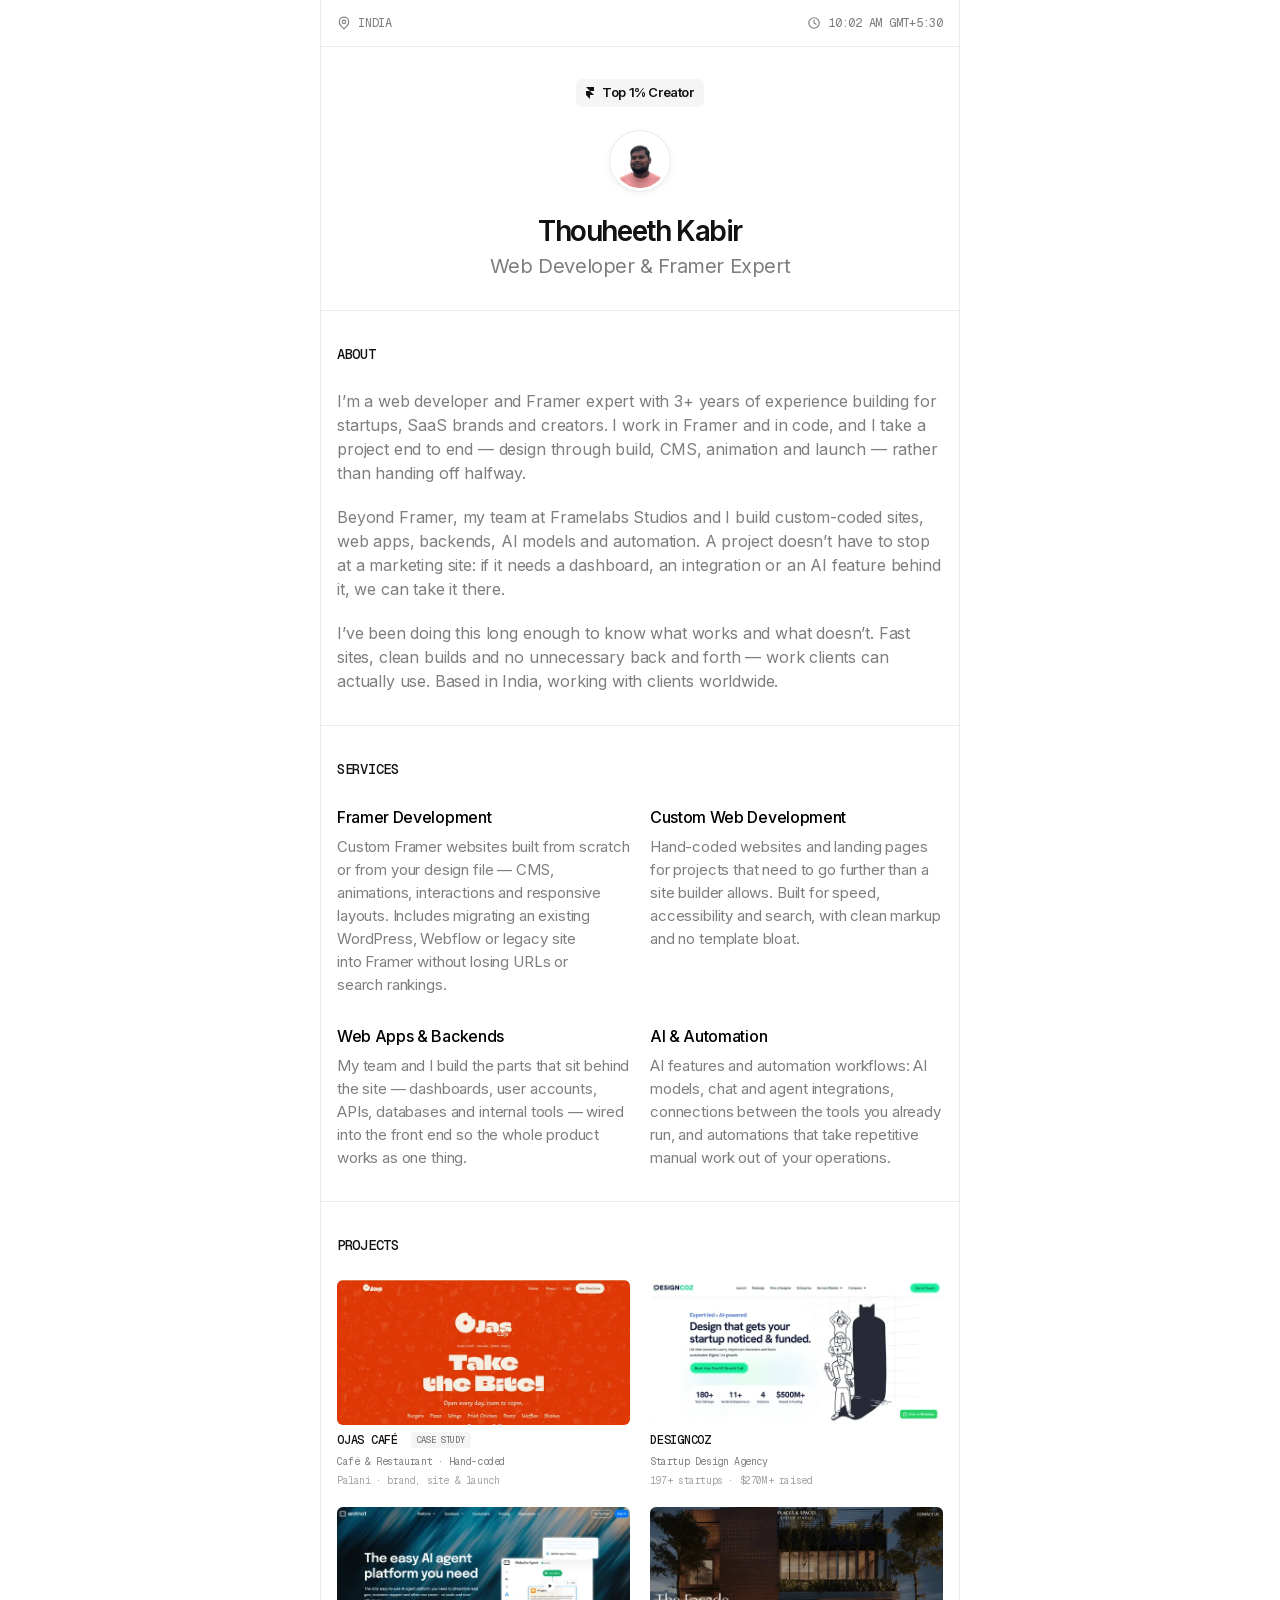
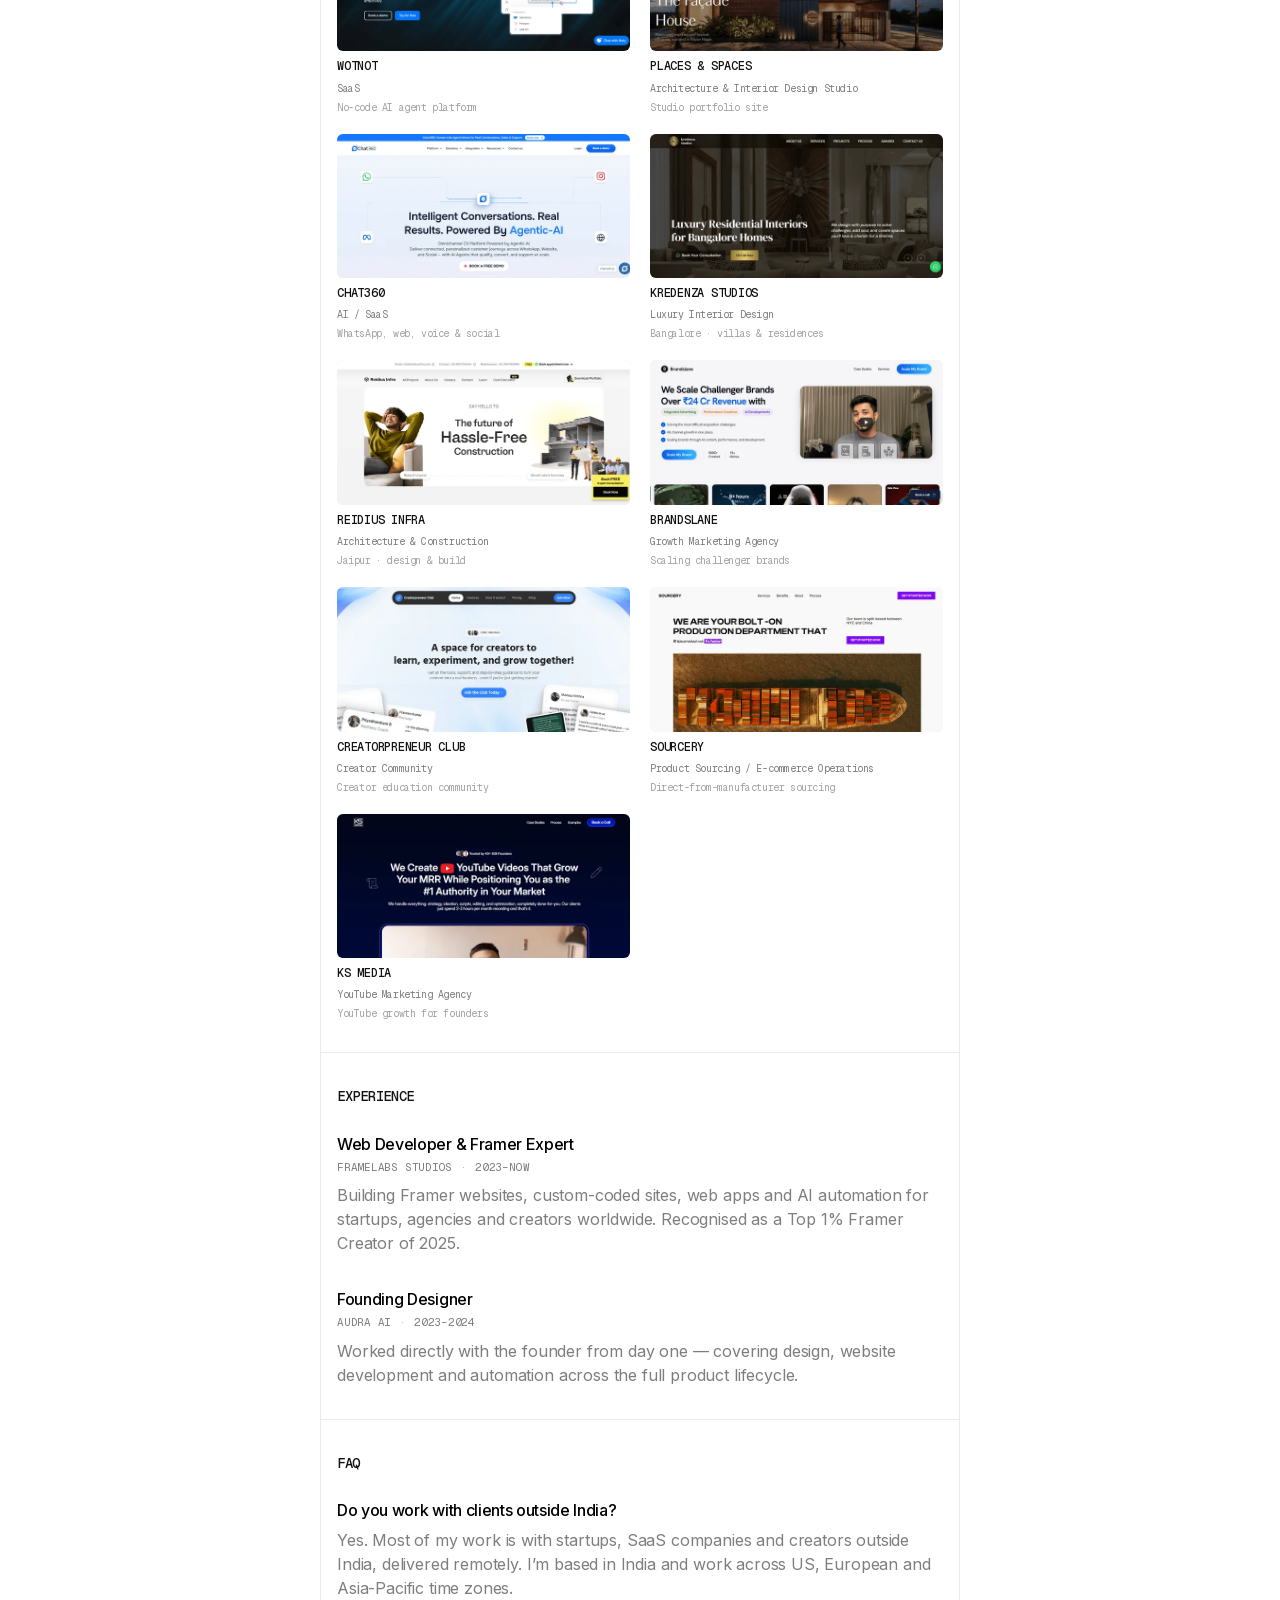
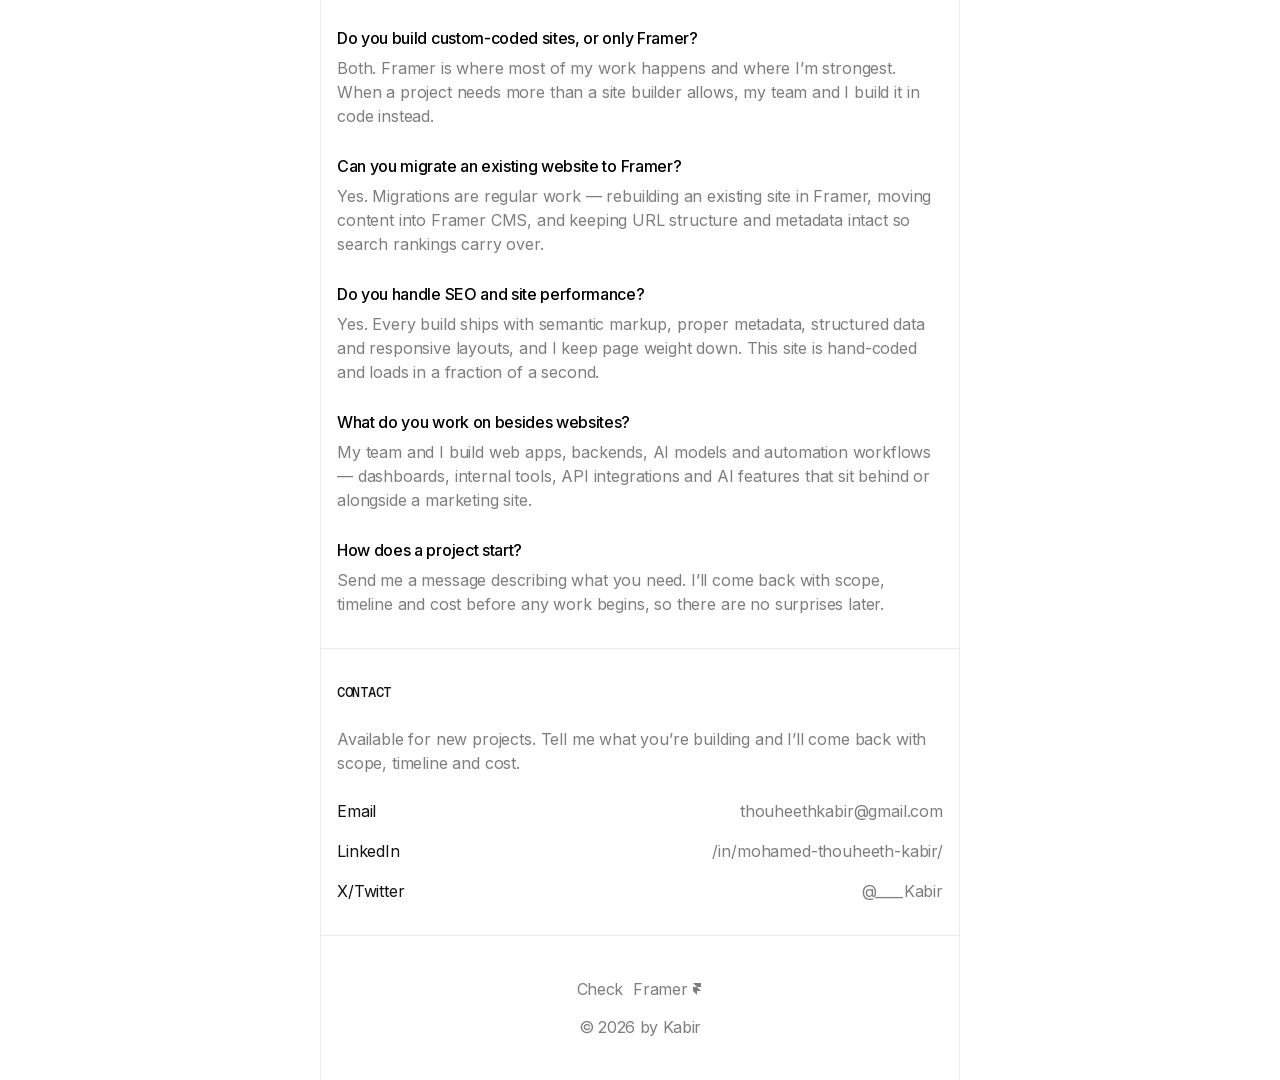
==== index.html @ 896ab5ff "Rework About and service copy, enrich project cards, expand case study - About no longer leads with " ====
<!doctype html>
<html lang="en">
<head>
<meta charset="utf-8">
<meta name="viewport" content="width=device-width, initial-scale=1">
<title>Web Developer &amp; Framer Expert — Thouheeth Kabir</title>
<meta name="description" content="Web developer and Framer expert building fast websites, web apps and AI automation for startups, SaaS brands and creators. India-based, working worldwide.">
<link rel="canonical" href="https://www.thouheethkabir.com/">

<meta property="og:type" content="website">
<meta property="og:url" content="https://www.thouheethkabir.com/">
<meta property="og:title" content="Web Developer &amp; Framer Expert — Thouheeth Kabir">
<meta property="og:description" content="Web developer and Framer expert building fast, production-ready websites, web apps and AI automation for startups, SaaS brands and creators.">
<meta property="og:image" content="https://www.thouheethkabir.com/assets/img/og.png">
<meta property="og:image:width" content="1200">
<meta property="og:image:height" content="630">
<meta property="og:image:alt" content="Thouheeth Kabir — Web Developer &amp; Framer Expert">
<meta name="twitter:card" content="summary_large_image">
<meta name="twitter:image" content="https://www.thouheethkabir.com/assets/img/og.png">
<meta name="twitter:creator" content="@____Kabir">
<meta name="theme-color" content="#ffffff">

<link rel="icon" href="data:image/svg+xml,<svg xmlns='http://www.w3.org/2000/svg' viewBox='0 0 100 100'><text y='.9em' font-size='90' font-family='system-ui,sans-serif' font-weight='600'>TK</text></svg>">
<link rel="apple-touch-icon" sizes="180x180" href="assets/img/apple-touch-icon.png">
<link rel="preload" href="assets/fonts/inter.woff2" as="font" type="font/woff2" crossorigin>
<link rel="preload" href="assets/fonts/geist-mono.woff2" as="font" type="font/woff2" crossorigin>
<link rel="stylesheet" href="assets/fonts.css">
<link rel="stylesheet" href="assets/styles.css">

<script type="application/ld+json">
{
  "@context": "https://schema.org",
  "@graph": [
    {
      "@type": "Person",
      "@id": "https://www.thouheethkabir.com/#person",
      "name": "Mohamed Thouheeth Kabir",
      "alternateName": "Thouheeth Kabir",
      "jobTitle": "Web Developer & Framer Expert",
      "description": "Web developer and Framer expert building websites, web apps and automation for startups, SaaS brands and creators.",
      "url": "https://www.thouheethkabir.com/",
      "image": "https://www.thouheethkabir.com/assets/img/og.png",
      "email": "mailto:thouheethkabir@gmail.com",
      "address": {
        "@type": "PostalAddress",
        "addressCountry": "IN"
      },
      "knowsAbout": [
        "Framer",
        "Framer CMS",
        "Web Development",
        "Web Design",
        "Front-End Development",
        "React",
        "Next.js",
        "Web Applications",
        "Backend Development",
        "AI Integration",
        "Workflow Automation",
        "Technical SEO",
        "Core Web Vitals",
        "Responsive Design"
      ],
      "knowsLanguage": [
        "English"
      ],
      "worksFor": {
        "@type": "Organization",
        "name": "Framelabs Studios",
        "url": "https://www.thouheethkabir.com/"
      },
      "sameAs": [
        "https://www.linkedin.com/in/mohamed-thouheeth-kabir/",
        "https://x.com/____Kabir"
      ]
    },
    {
      "@type": "WebSite",
      "@id": "https://www.thouheethkabir.com/#website",
      "url": "https://www.thouheethkabir.com/",
      "name": "Thouheeth Kabir — Web Developer & Framer Expert",
      "publisher": {
        "@id": "https://www.thouheethkabir.com/#person"
      },
      "inLanguage": "en"
    },
    {
      "@type": "ProfilePage",
      "@id": "https://www.thouheethkabir.com/#profile",
      "url": "https://www.thouheethkabir.com/",
      "mainEntity": {
        "@id": "https://www.thouheethkabir.com/#person"
      },
      "isPartOf": {
        "@id": "https://www.thouheethkabir.com/#website"
      }
    },
    {
      "@type": "Service",
      "name": "Framer and web development",
      "provider": {
        "@id": "https://www.thouheethkabir.com/#person"
      },
      "areaServed": [
        {
          "@type": "Country",
          "name": "India"
        },
        "Worldwide"
      ],
      "hasOfferCatalog": {
        "@type": "OfferCatalog",
        "name": "Services",
        "itemListElement": [
          {
            "@type": "Offer",
            "itemOffered": {
              "@type": "Service",
              "name": "Framer Development",
              "description": "Custom Framer websites built from scratch or from your design file — CMS, animations, interactions and responsive layouts. Includes migrating an existing WordPress, Webflow or legacy site into Framer without losing URLs or search rankings."
            }
          },
          {
            "@type": "Offer",
            "itemOffered": {
              "@type": "Service",
              "name": "Custom Web Development",
              "description": "Hand-coded websites and landing pages for projects that need to go further than a site builder allows. Built for speed, accessibility and search, with clean markup and no template bloat."
            }
          },
          {
            "@type": "Offer",
            "itemOffered": {
              "@type": "Service",
              "name": "Web Apps & Backends",
              "description": "My team and I build the parts that sit behind the site — dashboards, user accounts, APIs, databases and internal tools — wired into the front end so the whole product works as one thing."
            }
          },
          {
            "@type": "Offer",
            "itemOffered": {
              "@type": "Service",
              "name": "AI & Automation",
              "description": "AI features and automation workflows: AI models, chat and agent integrations, connections between the tools you already run, and automations that take repetitive manual work out of your operations."
            }
          }
        ]
      }
    },
    {
      "@type": "ItemList",
      "name": "Selected work",
      "itemListElement": [
        {
          "@type": "ListItem",
          "position": 1,
          "name": "Ojas Café",
          "url": "https://www.thouheethkabir.com/work/ojas-cafe/"
        },
        {
          "@type": "ListItem",
          "position": 2,
          "name": "DesignCoz",
          "url": "https://www.designcoz.com/"
        },
        {
          "@type": "ListItem",
          "position": 3,
          "name": "WotNot",
          "url": "https://wotnot.io/"
        },
        {
          "@type": "ListItem",
          "position": 4,
          "name": "Places & Spaces",
          "url": "https://www.placesandspaces.co.in/"
        },
        {
          "@type": "ListItem",
          "position": 5,
          "name": "Chat360",
          "url": "https://www.chat360.io/"
        },
        {
          "@type": "ListItem",
          "position": 6,
          "name": "Kredenza Studios",
          "url": "https://www.kredenzastudios.com/"
        },
        {
          "@type": "ListItem",
          "position": 7,
          "name": "Reidius Infra",
          "url": "https://reidiusinfra.in/"
        },
        {
          "@type": "ListItem",
          "position": 8,
          "name": "Brandslane",
          "url": "https://home.brandslane.co/"
        },
        {
          "@type": "ListItem",
          "position": 9,
          "name": "Creatorpreneur Club",
          "url": "https://omm.superprofile.bio/india"
        },
        {
          "@type": "ListItem",
          "position": 10,
          "name": "Sourcery",
          "url": "https://withsourcery.com/"
        },
        {
          "@type": "ListItem",
          "position": 11,
          "name": "KS Media",
          "url": "https://ks-media.co/"
        }
      ]
    },
    {
      "@type": "FAQPage",
      "mainEntity": [
        {
          "@type": "Question",
          "name": "Do you work with clients outside India?",
          "acceptedAnswer": {
            "@type": "Answer",
            "text": "Yes. Most of my work is with startups, SaaS companies and creators outside India, delivered remotely. I’m based in India and work across US, European and Asia-Pacific time zones."
          }
        },
        {
          "@type": "Question",
          "name": "Do you build custom-coded sites, or only Framer?",
          "acceptedAnswer": {
            "@type": "Answer",
            "text": "Both. Framer is where most of my work happens and where I’m strongest. When a project needs more than a site builder allows, my team and I build it in code instead."
          }
        },
        {
          "@type": "Question",
          "name": "Can you migrate an existing website to Framer?",
          "acceptedAnswer": {
            "@type": "Answer",
            "text": "Yes. Migrations are regular work — rebuilding an existing site in Framer, moving content into Framer CMS, and keeping URL structure and metadata intact so search rankings carry over."
          }
        },
        {
          "@type": "Question",
          "name": "Do you handle SEO and site performance?",
          "acceptedAnswer": {
            "@type": "Answer",
            "text": "Yes. Every build ships with semantic markup, proper metadata, structured data and responsive layouts, and I keep page weight down. This site is hand-coded and loads in a fraction of a second."
          }
        },
        {
          "@type": "Question",
          "name": "What do you work on besides websites?",
          "acceptedAnswer": {
            "@type": "Answer",
            "text": "My team and I build web apps, backends, AI models and automation workflows — dashboards, internal tools, API integrations and AI features that sit behind or alongside a marketing site."
          }
        },
        {
          "@type": "Question",
          "name": "How does a project start?",
          "acceptedAnswer": {
            "@type": "Answer",
            "text": "Send me a message describing what you need. I’ll come back with scope, timeline and cost before any work begins, so there are no surprises later."
          }
        }
      ]
    }
  ]
}
</script>
</head>
<body>

<svg width="0" height="0" style="position:absolute" aria-hidden="true" focusable="false">
  <defs>
    <symbol id="i-pin" viewBox="0 0 24 24" fill="none" stroke="currentColor" stroke-width="2" stroke-linecap="round" stroke-linejoin="round">
      <path d="M20 10c0 6-8 12-8 12s-8-6-8-12a8 8 0 0 1 16 0Z"/><circle cx="12" cy="10" r="3"/>
    </symbol>
    <symbol id="i-clock" viewBox="0 0 24 24" fill="none" stroke="currentColor" stroke-width="2" stroke-linecap="round" stroke-linejoin="round">
      <circle cx="12" cy="12" r="9"/><path d="M12 7v5l3.5 2"/>
    </symbol>
    <symbol id="i-arrow" viewBox="0 0 24 24" fill="none" stroke="currentColor" stroke-width="2.2" stroke-linecap="round" stroke-linejoin="round">
      <path d="M7 17 17 7"/><path d="M8 7h9v9"/>
    </symbol>
    <symbol id="i-framer" viewBox="0 0 24 24" fill="currentColor">
      <path d="M4 0h16v8h-8zm0 8h8l8 8H4zm0 8h8v8z"/>
    </symbol>
  </defs>
</svg>

<div class="shell">

  <div class="band band--bar">
    <div class="bar">
      <span class="bar__item"><svg class="ico" aria-hidden="true"><use href="#i-pin"/></svg>India</span>
      <span class="bar__item"><svg class="ico" aria-hidden="true"><use href="#i-clock"/></svg><time id="clock">&mdash;</time></span>
    </div>
  </div>

  <header class="band band--hero">
    <a class="badge" href="https://framer.link/kabir" target="_blank" rel="noopener">
      <svg class="badge__logo" aria-hidden="true"><use href="#i-framer"/></svg>
      <span>Top 1% Creator</span>
    </a>

    <div class="avatar">
      <img src="assets/img/profile.webp" width="240" height="240" alt="Thouheeth Kabir, web developer and Framer expert" fetchpriority="high" decoding="async">
    </div>

    <div class="hero__text">
      <h1>Thouheeth Kabir</h1>
      <p class="hero__role">Web Developer &amp; Framer Expert</p>
    </div>
  </header>

  <section class="band" aria-labelledby="s-about">
    <h2 class="s-title" id="s-about">About</h2>
    <div class="prose">
      <p>I&rsquo;m a web developer and Framer expert with 3+ years of experience building for startups, SaaS brands and creators. I work in Framer and in code, and I take a project end to end &mdash; design through build, CMS, animation and launch &mdash; rather than handing off halfway.</p>
      <p>Beyond Framer, my team at Framelabs Studios and I build custom-coded sites, web apps, backends, AI models and automation. A project doesn&rsquo;t have to stop at a marketing site: if it needs a dashboard, an integration or an AI feature behind it, we can take it there.</p>
      <p>I&rsquo;ve been doing this long enough to know what works and what doesn&rsquo;t. Fast sites, clean builds and no unnecessary back and forth &mdash; work clients can actually use. Based in India, working with clients worldwide.</p>
    </div>
  </section>

  <section class="band" aria-labelledby="s-services">
    <h2 class="s-title" id="s-services">Services</h2>
    <ul class="services">
      <li class="service">
        <h3 class="service__name">Framer Development</h3>
        <p class="service__desc">Custom Framer websites built from scratch or from your design file &mdash; CMS, animations, interactions and responsive layouts. Includes migrating an existing WordPress, Webflow or legacy site into Framer without losing URLs or search rankings.</p>
      </li>

      <li class="service">
        <h3 class="service__name">Custom Web Development</h3>
        <p class="service__desc">Hand-coded websites and landing pages for projects that need to go further than a site builder allows. Built for speed, accessibility and search, with clean markup and no template bloat.</p>
      </li>

      <li class="service">
        <h3 class="service__name">Web Apps &amp; Backends</h3>
        <p class="service__desc">My team and I build the parts that sit behind the site &mdash; dashboards, user accounts, APIs, databases and internal tools &mdash; wired into the front end so the whole product works as one thing.</p>
      </li>

      <li class="service">
        <h3 class="service__name">AI &amp; Automation</h3>
        <p class="service__desc">AI features and automation workflows: AI models, chat and agent integrations, connections between the tools you already run, and automations that take repetitive manual work out of your operations.</p>
      </li>
    </ul>
  </section>

  <section class="band" aria-labelledby="s-projects" id="projects">
    <h2 class="s-title" id="s-projects">Projects</h2>
    <ul class="grid">

      <li class="card card--featured">
        <a href="work/ojas-cafe/">
          <span class="card__media">
            <img src="assets/img/ojas-cafe.webp" width="640" height="316" alt="Ojas Café website — hand-coded café site in Palani" loading="lazy" decoding="async">
            <span class="card__arrow"><svg class="ico" aria-hidden="true"><use href="#i-arrow"/></svg></span>
          </span>
          <span class="card__name">Ojas Café <span class="card__tag">Case study</span></span>
          <span class="card__meta">Café &amp; Restaurant · Hand-coded</span>
          <span class="card__note">Palani &middot; brand, site &amp; launch</span>
        </a>
      </li>

      <li class="card">
        <a href="https://www.designcoz.com/" target="_blank" rel="noopener">
          <span class="card__media">
            <img src="assets/img/designcoz.webp" width="640" height="316" alt="DesignCoz website — startup design agency site built in Framer" loading="lazy" decoding="async">
            <span class="card__arrow"><svg class="ico" aria-hidden="true"><use href="#i-arrow"/></svg></span>
          </span>
          <span class="card__name">DesignCoz</span>
          <span class="card__meta">Startup Design Agency</span>
          <span class="card__note">197+ startups &middot; $270M+ raised</span>
        </a>
      </li>

      <li class="card">
        <a href="https://wotnot.io/" target="_blank" rel="noopener">
          <span class="card__media">
            <img src="assets/img/wotnot.webp" width="640" height="316" alt="WotNot website — saas site built in Framer" loading="lazy" decoding="async">
            <span class="card__arrow"><svg class="ico" aria-hidden="true"><use href="#i-arrow"/></svg></span>
          </span>
          <span class="card__name">WotNot</span>
          <span class="card__meta">SaaS</span>
          <span class="card__note">No-code AI agent platform</span>
        </a>
      </li>

      <li class="card">
        <a href="https://www.placesandspaces.co.in/" target="_blank" rel="noopener">
          <span class="card__media">
            <img src="assets/img/places-spaces.webp" width="640" height="316" alt="Places &amp; Spaces website — architecture &amp; interior design studio site built in Framer" loading="lazy" decoding="async">
            <span class="card__arrow"><svg class="ico" aria-hidden="true"><use href="#i-arrow"/></svg></span>
          </span>
          <span class="card__name">Places &amp; Spaces</span>
          <span class="card__meta">Architecture &amp; Interior Design Studio</span>
          <span class="card__note">Studio portfolio site</span>
        </a>
      </li>

      <li class="card">
        <a href="https://www.chat360.io/" target="_blank" rel="noopener">
          <span class="card__media">
            <img src="assets/img/chat360.webp" width="640" height="316" alt="Chat360 website — ai / saas site built in Framer" loading="lazy" decoding="async">
            <span class="card__arrow"><svg class="ico" aria-hidden="true"><use href="#i-arrow"/></svg></span>
          </span>
          <span class="card__name">Chat360</span>
          <span class="card__meta">AI / SaaS</span>
          <span class="card__note">WhatsApp, web, voice &amp; social</span>
        </a>
      </li>

      <li class="card">
        <a href="https://www.kredenzastudios.com/" target="_blank" rel="noopener">
          <span class="card__media">
            <img src="assets/img/kredenza.webp" width="640" height="316" alt="Kredenza Studios website — luxury interior design site built in Framer" loading="lazy" decoding="async">
            <span class="card__arrow"><svg class="ico" aria-hidden="true"><use href="#i-arrow"/></svg></span>
          </span>
          <span class="card__name">Kredenza Studios</span>
          <span class="card__meta">Luxury Interior Design</span>
          <span class="card__note">Bangalore &middot; villas &amp; residences</span>
        </a>
      </li>

      <li class="card">
        <a href="https://reidiusinfra.in/" target="_blank" rel="noopener">
          <span class="card__media">
            <img src="assets/img/reidius.webp" width="640" height="316" alt="Reidius Infra website — architecture &amp; construction site built in Framer" loading="lazy" decoding="async">
            <span class="card__arrow"><svg class="ico" aria-hidden="true"><use href="#i-arrow"/></svg></span>
          </span>
          <span class="card__name">Reidius Infra</span>
          <span class="card__meta">Architecture &amp; Construction</span>
          <span class="card__note">Jaipur &middot; design &amp; build</span>
        </a>
      </li>

      <li class="card">
        <a href="https://home.brandslane.co/" target="_blank" rel="noopener">
          <span class="card__media">
            <img src="assets/img/brandslane.webp" width="640" height="316" alt="Brandslane website — growth marketing agency site built in Framer" loading="lazy" decoding="async">
            <span class="card__arrow"><svg class="ico" aria-hidden="true"><use href="#i-arrow"/></svg></span>
          </span>
          <span class="card__name">Brandslane</span>
          <span class="card__meta">Growth Marketing Agency</span>
          <span class="card__note">Scaling challenger brands</span>
        </a>
      </li>

      <li class="card">
        <a href="https://omm.superprofile.bio/india" target="_blank" rel="noopener">
          <span class="card__media">
            <img src="assets/img/creatorpreneur.webp" width="640" height="316" alt="Creatorpreneur Club website — creator community site built in Framer" loading="lazy" decoding="async">
            <span class="card__arrow"><svg class="ico" aria-hidden="true"><use href="#i-arrow"/></svg></span>
          </span>
          <span class="card__name">Creatorpreneur Club</span>
          <span class="card__meta">Creator Community</span>
          <span class="card__note">Creator education community</span>
        </a>
      </li>

      <li class="card">
        <a href="https://withsourcery.com/" target="_blank" rel="noopener">
          <span class="card__media">
            <img src="assets/img/sourcery.webp" width="640" height="316" alt="Sourcery website — product sourcing / e-commerce operations site built in Framer" loading="lazy" decoding="async">
            <span class="card__arrow"><svg class="ico" aria-hidden="true"><use href="#i-arrow"/></svg></span>
          </span>
          <span class="card__name">Sourcery</span>
          <span class="card__meta">Product Sourcing / E-commerce Operations</span>
          <span class="card__note">Direct-from-manufacturer sourcing</span>
        </a>
      </li>

      <li class="card">
        <a href="https://ks-media.co/" target="_blank" rel="noopener">
          <span class="card__media">
            <img src="assets/img/ks-media.webp" width="640" height="316" alt="KS Media website — youtube marketing agency site built in Framer" loading="lazy" decoding="async">
            <span class="card__arrow"><svg class="ico" aria-hidden="true"><use href="#i-arrow"/></svg></span>
          </span>
          <span class="card__name">KS Media</span>
          <span class="card__meta">YouTube Marketing Agency</span>
          <span class="card__note">YouTube growth for founders</span>
        </a>
      </li>

    </ul>
  </section>

  <section class="band" aria-labelledby="s-experience">
    <h2 class="s-title" id="s-experience">Experience</h2>
    <ol class="roles">
      <li class="role">
        <h3 class="role__title">Web Developer &amp; Framer Expert</h3>
        <p class="role__meta"><span>Framelabs Studios</span><span class="dot">&middot;</span><span>2023&ndash;Now</span></p>
        <p class="role__desc">Building Framer websites, custom-coded sites, web apps and AI automation for startups, agencies and creators worldwide. Recognised as a Top 1% Framer Creator of 2025.</p>
      </li>
      <li class="role">
        <h3 class="role__title">Founding Designer</h3>
        <p class="role__meta"><span>Audra AI</span><span class="dot">&middot;</span><span>2023&ndash;2024</span></p>
        <p class="role__desc">Worked directly with the founder from day one &mdash; covering design, website development and automation across the full product lifecycle.</p>
      </li>
    </ol>
  </section>

  <section class="band" aria-labelledby="s-faq">
    <h2 class="s-title" id="s-faq">FAQ</h2>
    <ul class="faq">
      <li class="faq__item">
        <h3 class="faq__q">Do you work with clients outside India?</h3>
        <p class="faq__a">Yes. Most of my work is with startups, SaaS companies and creators outside India, delivered remotely. I&rsquo;m based in India and work across US, European and Asia-Pacific time zones.</p>
      </li>

      <li class="faq__item">
        <h3 class="faq__q">Do you build custom-coded sites, or only Framer?</h3>
        <p class="faq__a">Both. Framer is where most of my work happens and where I&rsquo;m strongest. When a project needs more than a site builder allows, my team and I build it in code instead.</p>
      </li>

      <li class="faq__item">
        <h3 class="faq__q">Can you migrate an existing website to Framer?</h3>
        <p class="faq__a">Yes. Migrations are regular work &mdash; rebuilding an existing site in Framer, moving content into Framer CMS, and keeping URL structure and metadata intact so search rankings carry over.</p>
      </li>

      <li class="faq__item">
        <h3 class="faq__q">Do you handle SEO and site performance?</h3>
        <p class="faq__a">Yes. Every build ships with semantic markup, proper metadata, structured data and responsive layouts, and I keep page weight down. This site is hand-coded and loads in a fraction of a second.</p>
      </li>

      <li class="faq__item">
        <h3 class="faq__q">What do you work on besides websites?</h3>
        <p class="faq__a">My team and I build web apps, backends, AI models and automation workflows &mdash; dashboards, internal tools, API integrations and AI features that sit behind or alongside a marketing site.</p>
      </li>

      <li class="faq__item">
        <h3 class="faq__q">How does a project start?</h3>
        <p class="faq__a">Send me a message describing what you need. I&rsquo;ll come back with scope, timeline and cost before any work begins, so there are no surprises later.</p>
      </li>
    </ul>
  </section>

  <section class="band" aria-labelledby="s-contact">
    <h2 class="s-title" id="s-contact">Contact</h2>
    <div class="prose">
      <p>Available for new projects. Tell me what you&rsquo;re building and I&rsquo;ll come back with scope, timeline and cost.</p>
    </div>
    <ul class="contact">
      <li>
        <span class="contact__label">Email</span>
        <a class="contact__value" href="mailto:thouheethkabir@gmail.com">thouheethkabir@gmail.com</a>
      </li>
      <li>
        <span class="contact__label">LinkedIn</span>
        <a class="contact__value" href="https://www.linkedin.com/in/mohamed-thouheeth-kabir/" target="_blank" rel="noopener">/in/mohamed-thouheeth-kabir/</a>
      </li>
      <li>
        <span class="contact__label">X/Twitter</span>
        <a class="contact__value" href="https://x.com/____Kabir" target="_blank" rel="noopener">@____Kabir</a>
      </li>
    </ul>
  </section>

  <footer class="band band--foot">
    <p class="foot__line">
      Check
      <a class="foot__link" href="https://framer.link/kabir" target="_blank" rel="noopener">
        Framer
        <svg class="foot__logo" aria-hidden="true"><use href="#i-framer"/></svg>
      </a>
    </p>
    <p class="foot__copy">&copy; <span id="year">2026</span> by Kabir</p>
  </footer>

</div>

<script src="assets/main.js" defer></script>

<!-- Cloudflare Web Analytics — cookieless, no consent banner required -->
<script type="module" src="https://static.cloudflareinsights.com/beacon.min.js" data-cf-beacon='{"token": "ac20ceb9bf7a44a2ad252dfa482b9fc8"}'></script>
</body>
</html>
---- assets/fonts.css ----
/* Self-hosted variable fonts, latin subset (Google Fonts, OFL) */
@font-face{
  font-family:"Inter";
  font-style:normal;
  font-weight:100 900;
  font-display:swap;
  src:url("./fonts/inter.woff2") format("woff2");
  unicode-range:U+0000-00FF,U+0131,U+0152-0153,U+02BB-02BC,U+02C6,U+02DA,U+02DC,U+0304,U+0308,U+0329,U+2000-206F,U+20AC,U+2122,U+2191,U+2193,U+2212,U+2215,U+FEFF,U+FFFD;
}
@font-face{
  font-family:"Geist Mono";
  font-style:normal;
  font-weight:100 900;
  font-display:swap;
  src:url("./fonts/geist-mono.woff2") format("woff2");
  unicode-range:U+0000-00FF,U+0131,U+0152-0153,U+02BB-02BC,U+02C6,U+02DA,U+02DC,U+0304,U+0308,U+0329,U+2000-206F,U+20AC,U+2122,U+2191,U+2193,U+2212,U+2215,U+FEFF,U+FFFD;
}
---- assets/styles.css ----
/* ============================================================
   Thouheeth Kabir — portfolio
   ============================================================ */

:root{
  --bg:          #ffffff;
  --ink:         #121212;
  --ink-strong:  #000000;
  --muted:       #7e7e7e;
  --line:        #ebebeb;
  --chip:        #f5f5f5;
  --chip-hover:  #ededed;

  --shell:       640px;
  --pad-x:       16px;
  --pad-y:       32px;

  --sans: "Inter", -apple-system, BlinkMacSystemFont, "Segoe UI", Roboto, Helvetica, Arial, sans-serif;
  --mono: "Geist Mono", ui-monospace, SFMono-Regular, Menlo, Consolas, monospace;

  --ease: cubic-bezier(.22,.61,.36,1);
}

*,*::before,*::after{ box-sizing:border-box; }

html{ -webkit-text-size-adjust:100%; }

body{
  margin:0;
  background:var(--bg);
  color:var(--ink);
  font-family:var(--sans);
  font-size:16px;
  line-height:1.5;
  -webkit-font-smoothing:antialiased;
  -moz-osx-font-smoothing:grayscale;
}

h1,h2,h3,h4,p,ul,ol{ margin:0; padding:0; }
ul,ol{ list-style:none; }

img{ display:block; max-width:100%; height:auto; }

a{ color:inherit; text-decoration:none; }

::selection{ background:var(--ink); color:var(--bg); }

:focus-visible{
  outline:2px solid var(--ink);
  outline-offset:3px;
  border-radius:4px;
}

.ico{
  width:1em; height:1em;
  flex:none;
  overflow:visible;
}

/* ---------- Shell: centred column with vertical rails ---------- */

.shell{
  display:flex;
  flex-direction:column;
  width:100%;
  max-width:var(--shell);
  min-height:100vh;
  margin-inline:auto;
  border-inline:1px solid var(--line);
}

.band{
  padding:var(--pad-y) var(--pad-x);
  border-bottom:1px solid var(--line);
  display:flex;
  flex-direction:column;
  gap:24px;
}

.band:last-child{ border-bottom:0; }

/* ---------- Status bar ---------- */

.band--bar{ padding-block:14px; }

.bar{
  display:flex;
  align-items:center;
  justify-content:space-between;
  gap:16px;
  font-family:var(--mono);
  font-size:12px;
  letter-spacing:-.24px;
  text-transform:uppercase;
  color:var(--muted);
}

.bar__item{
  display:inline-flex;
  align-items:center;
  gap:7px;
  white-space:nowrap;
}

.bar .ico{ width:14px; height:14px; }

/* keep the clock from reflowing as digits change */
#clock{ font-variant-numeric:tabular-nums; }

/* ---------- Hero ---------- */

.band--hero{
  align-items:center;
  text-align:center;
  gap:24px;
}

.badge{
  display:inline-flex;
  align-items:center;
  gap:6px;
  padding:4px 10px 4px 8px;
  border-radius:6px;
  background:var(--chip);
  color:var(--ink);
  font-size:13px;
  font-weight:600;
  letter-spacing:-.4px;
  transition:background .2s var(--ease), transform .2s var(--ease);
}

.badge:hover{ background:var(--chip-hover); transform:translateY(-1px); }

.badge__logo{ width:12px; height:12px; }

.avatar{
  width:60px; height:60px;
  border-radius:999px;
  padding:3px;
  background:var(--bg);
  box-shadow:0 0 0 1px var(--line), 0 2px 10px rgba(0,0,0,.06);
}

.avatar img{
  width:100%; height:100%;
  border-radius:999px;
  object-fit:cover;
}

.hero__text{ display:flex; flex-direction:column; gap:6px; }

.hero__text h1{
  font-size:28px;
  font-weight:600;
  line-height:1.2;
  letter-spacing:-1.4px;
  color:var(--ink);
}

.hero__role{
  font-size:20px;
  font-weight:400;
  line-height:1.2;
  letter-spacing:-.4px;
  color:var(--muted);
}

/* ---------- Section titles ---------- */

.s-title{
  font-family:var(--mono);
  font-size:14px;
  font-weight:500;
  line-height:1.6;
  letter-spacing:-.28px;
  text-transform:uppercase;
  color:var(--ink);
}

/* ---------- About ---------- */

.prose{ display:flex; flex-direction:column; gap:20px; }

.prose p{
  font-size:16px;
  line-height:24px;
  letter-spacing:-.16px;
  color:var(--muted);
  text-wrap:pretty;
}

/* ---------- Projects ---------- */

.grid{
  display:grid;
  grid-template-columns:repeat(2,minmax(0,1fr));
  gap:20px;
}

.card a{
  display:flex;
  flex-direction:column;
  gap:6px;
}

.card__media{
  position:relative;
  display:block;
  aspect-ratio:294/145;
  overflow:hidden;
  border-radius:6px;
  background:var(--chip);
  box-shadow:inset 0 0 0 1px rgba(0,0,0,.06);
}

.card__media img{
  width:100%; height:100%;
  object-fit:cover;
  object-position:top center;
  transition:transform .45s var(--ease);
}

.card__arrow{
  position:absolute;
  top:8px; right:8px;
  width:24px; height:24px;
  display:grid;
  place-items:center;
  border-radius:999px;
  background:rgba(255,255,255,.92);
  color:var(--ink);
  box-shadow:0 1px 4px rgba(0,0,0,.14);
  opacity:0;
  transform:translateY(-4px) scale(.9);
  transition:opacity .25s var(--ease), transform .25s var(--ease);
}

.card__arrow .ico{ width:12px; height:12px; }

.card a:hover .card__media img,
.card a:focus-visible .card__media img{ transform:scale(1.04); }

.card a:hover .card__arrow,
.card a:focus-visible .card__arrow{ opacity:1; transform:none; }

.card__name{
  font-family:var(--mono);
  font-size:12px;
  font-weight:500;
  line-height:1.6;
  letter-spacing:-.24px;
  text-transform:uppercase;
  color:var(--ink);
}

.card__meta{
  font-family:var(--mono);
  font-size:10px;
  line-height:1.2;
  letter-spacing:-.4px;
  color:var(--muted);
}

/* ---------- Experience ---------- */

.roles{ display:flex; flex-direction:column; gap:32px; }

.role{ display:flex; flex-direction:column; gap:4px; }

.role__title{
  font-size:16px;
  font-weight:500;
  line-height:1.5;
  letter-spacing:-.32px;
  color:var(--ink-strong);
}

.role__meta{
  display:flex;
  align-items:center;
  gap:8px;
  font-family:var(--mono);
  font-size:11px;
  line-height:1.4;
  letter-spacing:-.22px;
  text-transform:uppercase;
  color:var(--muted);
}

.role__meta .dot{ opacity:.6; }

.role__desc{
  margin-top:4px;
  font-size:16px;
  line-height:24px;
  letter-spacing:-.16px;
  color:var(--muted);
  text-wrap:pretty;
}

/* ---------- Contact ---------- */

.contact{ display:flex; flex-direction:column; gap:16px; }

.contact li{
  display:flex;
  align-items:baseline;
  justify-content:space-between;
  gap:16px;
}

.contact__label{
  font-size:16px;
  letter-spacing:-.16px;
  color:var(--ink);
}

.contact__value{
  font-size:16px;
  letter-spacing:-.16px;
  color:var(--muted);
  text-align:right;
  word-break:break-word;
  background-image:linear-gradient(currentColor,currentColor);
  background-size:0% 1px;
  background-position:100% 100%;
  background-repeat:no-repeat;
  transition:color .2s var(--ease), background-size .3s var(--ease);
}

.contact__value:hover{
  color:var(--ink);
  background-size:100% 1px;
  background-position:0 100%;
}

/* ---------- 404 ---------- */

/* Grows to fill whatever height the short page leaves, so the footer
   still sits at the bottom of the viewport. */
.band--404{
  flex:1 0 auto;
  align-items:center;
  justify-content:center;
  text-align:center;
  gap:12px;
  padding-block:80px;
}

.nf__code{
  font-family:var(--mono);
  font-size:12px;
  font-weight:500;
  letter-spacing:-.24px;
  text-transform:uppercase;
  color:var(--muted);
}

.nf__title{
  font-size:28px;
  font-weight:600;
  line-height:1.2;
  letter-spacing:-1.4px;
  color:var(--ink);
}

.nf__text{
  max-width:38ch;
  font-size:16px;
  line-height:24px;
  letter-spacing:-.16px;
  color:var(--muted);
  text-wrap:pretty;
}

.nf__back{
  display:inline-flex;
  align-items:center;
  gap:6px;
  margin-top:12px;
  padding:8px 14px 8px 11px;
  border-radius:6px;
  background:var(--chip);
  color:var(--ink);
  font-size:13px;
  font-weight:600;
  letter-spacing:-.4px;
  transition:background .2s var(--ease), transform .2s var(--ease);
}

.nf__back:hover{ background:var(--chip-hover); transform:translateY(-1px); }

.nf__back .ico{ width:13px; height:13px; }

/* ---------- Footer ---------- */

.band--foot{
  padding-block:40px;
  align-items:center;
  gap:12px;
}

.band--foot p{
  font-size:16px;
  line-height:1.625;
  letter-spacing:-.32px;
  color:var(--muted);
  text-align:center;
}

/* Flex only on the row that pairs text with the link — a flex container
   would split the copyright's text nodes into separately-gapped items. */
.foot__line{
  display:flex;
  align-items:center;
  justify-content:center;
  gap:10px;
}

.foot__link{
  display:inline-flex;
  align-items:center;
  gap:4px;
  color:var(--muted);
  transition:color .2s var(--ease);
}

.foot__link:hover{ color:var(--ink); }

.foot__logo{
  width:12px;
  height:12px;
}

/* ---------- Entrance animation ---------- */

/* `both` fill keeps the end state even if the tab is backgrounded
   mid-animation, so a section can never be left stuck at opacity 0. */
@keyframes rise{
  from{ opacity:0; transform:translateY(12px); }
  to  { opacity:1; transform:none; }
}

.reveal{ opacity:0; }

.reveal.is-in{
  animation:rise .6s var(--ease) both;
}

/* ---------- Responsive ---------- */

@media (max-width:640px){
  .shell{ border-inline:0; }
}

@media (max-width:560px){
  :root{ --pad-x:20px; --pad-y:28px; }

  .grid{ grid-template-columns:1fr; gap:24px; }

  .hero__text h1{ font-size:26px; letter-spacing:-1.2px; }
  .hero__role{ font-size:18px; }

  .contact li{
    flex-direction:column;
    align-items:flex-start;
    gap:2px;
  }
  .contact__value{ text-align:left; }

  /* touch devices have no hover — always show the arrow affordance */
  .card__arrow{ opacity:1; transform:none; }
}

@media (prefers-reduced-motion:reduce){
  *,*::before,*::after{
    animation-duration:.01ms !important;
    animation-iteration-count:1 !important;
    transition-duration:.01ms !important;
    scroll-behavior:auto !important;
  }
  .reveal{ opacity:1; transform:none; }
}

/* ---------- Print ---------- */

@media print{
  .shell{ border:0; max-width:none; }
  .card__arrow, .band--bar{ display:none; }
  .band{ break-inside:avoid; }
}

/* ---------- Services ---------- */

.services{
  display:grid;
  grid-template-columns:repeat(2,minmax(0,1fr));
  gap:28px 20px;
}

.service{ display:flex; flex-direction:column; gap:6px; }

.service__name{
  font-size:16px;
  font-weight:500;
  line-height:1.5;
  letter-spacing:-.32px;
  color:var(--ink-strong);
}

.service__desc{
  font-size:15px;
  line-height:23px;
  letter-spacing:-.15px;
  color:var(--muted);
  text-wrap:pretty;
}

/* ---------- FAQ ---------- */

.faq{ display:flex; flex-direction:column; gap:26px; }

.faq__item{ display:flex; flex-direction:column; gap:6px; }

.faq__q{
  font-size:16px;
  font-weight:500;
  line-height:1.5;
  letter-spacing:-.32px;
  color:var(--ink-strong);
}

.faq__a{
  font-size:16px;
  line-height:24px;
  letter-spacing:-.16px;
  color:var(--muted);
  text-wrap:pretty;
}

/* ---------- Case study ---------- */

.band--crumb{ padding-block:16px; }

.crumb{
  display:inline-flex;
  align-items:center;
  gap:6px;
  align-self:flex-start;
  font-family:var(--mono);
  font-size:12px;
  letter-spacing:-.24px;
  text-transform:uppercase;
  color:var(--muted);
  transition:color .2s var(--ease);
}
.crumb:hover{ color:var(--ink); }
.crumb .ico{ width:13px; height:13px; }

.cs-head{ gap:10px; }

.cs-cat{
  font-family:var(--mono);
  font-size:12px;
  font-weight:500;
  letter-spacing:-.24px;
  text-transform:uppercase;
  color:var(--muted);
}

.cs-title{
  font-size:28px;
  font-weight:600;
  line-height:1.2;
  letter-spacing:-1.4px;
  color:var(--ink);
}

.cs-lede{
  font-size:18px;
  line-height:27px;
  letter-spacing:-.18px;
  color:var(--muted);
  text-wrap:pretty;
}

.cs-shot img{
  width:100%;
  height:auto;
  border-radius:6px;
  box-shadow:inset 0 0 0 1px rgba(0,0,0,.06);
  background:var(--chip);
}

.scope{ display:flex; flex-direction:column; gap:10px; }

.scope li{
  position:relative;
  padding-left:20px;
  font-size:16px;
  line-height:24px;
  letter-spacing:-.16px;
  color:var(--muted);
}

.scope li::before{
  content:"";
  position:absolute;
  left:2px; top:10px;
  width:5px; height:5px;
  border-radius:999px;
  background:#d4d4d4;
}

.cs-cta__row{
  display:flex;
  flex-wrap:wrap;
  align-items:center;
  gap:12px;
}

.cs-mail{
  display:inline-flex;
  align-items:center;
  padding:8px 14px;
  border-radius:6px;
  font-size:13px;
  font-weight:600;
  letter-spacing:-.4px;
  color:var(--ink);
  box-shadow:inset 0 0 0 1px var(--line);
  transition:background .2s var(--ease), transform .2s var(--ease);
}
.cs-mail:hover{ background:var(--chip); transform:translateY(-1px); }

.cs-cta .nf__back{ margin-top:0; }

@media (max-width:560px){
  .services{ grid-template-columns:1fr; gap:24px; }
  .cs-title{ font-size:26px; letter-spacing:-1.2px; }
  .cs-lede{ font-size:17px; line-height:26px; }
}

/* featured case-study card */
.card__tag{
  display:inline-block;
  margin-left:6px;
  padding:1px 6px;
  border-radius:4px;
  background:var(--chip);
  font-family:var(--mono);
  font-size:9px;
  font-weight:500;
  letter-spacing:-.18px;
  text-transform:uppercase;
  color:var(--muted);
  vertical-align:1px;
}

/* second, lighter meta line on project cards */
.card__note{
  font-family:var(--mono);
  font-size:10px;
  line-height:1.3;
  letter-spacing:-.4px;
  color:#a3a3a3;
}

/* inline code tokens and non-breaking spans inside case studies */
.scope code{
  font-family:var(--mono);
  font-size:13px;
  letter-spacing:-.26px;
  color:var(--ink);
  background:var(--chip);
  padding:1px 5px;
  border-radius:4px;
}
.scope strong{ color:var(--ink-strong); font-weight:500; }
.prose strong{ color:var(--ink-strong); font-weight:500; }
.nowrap{ white-space:nowrap; }
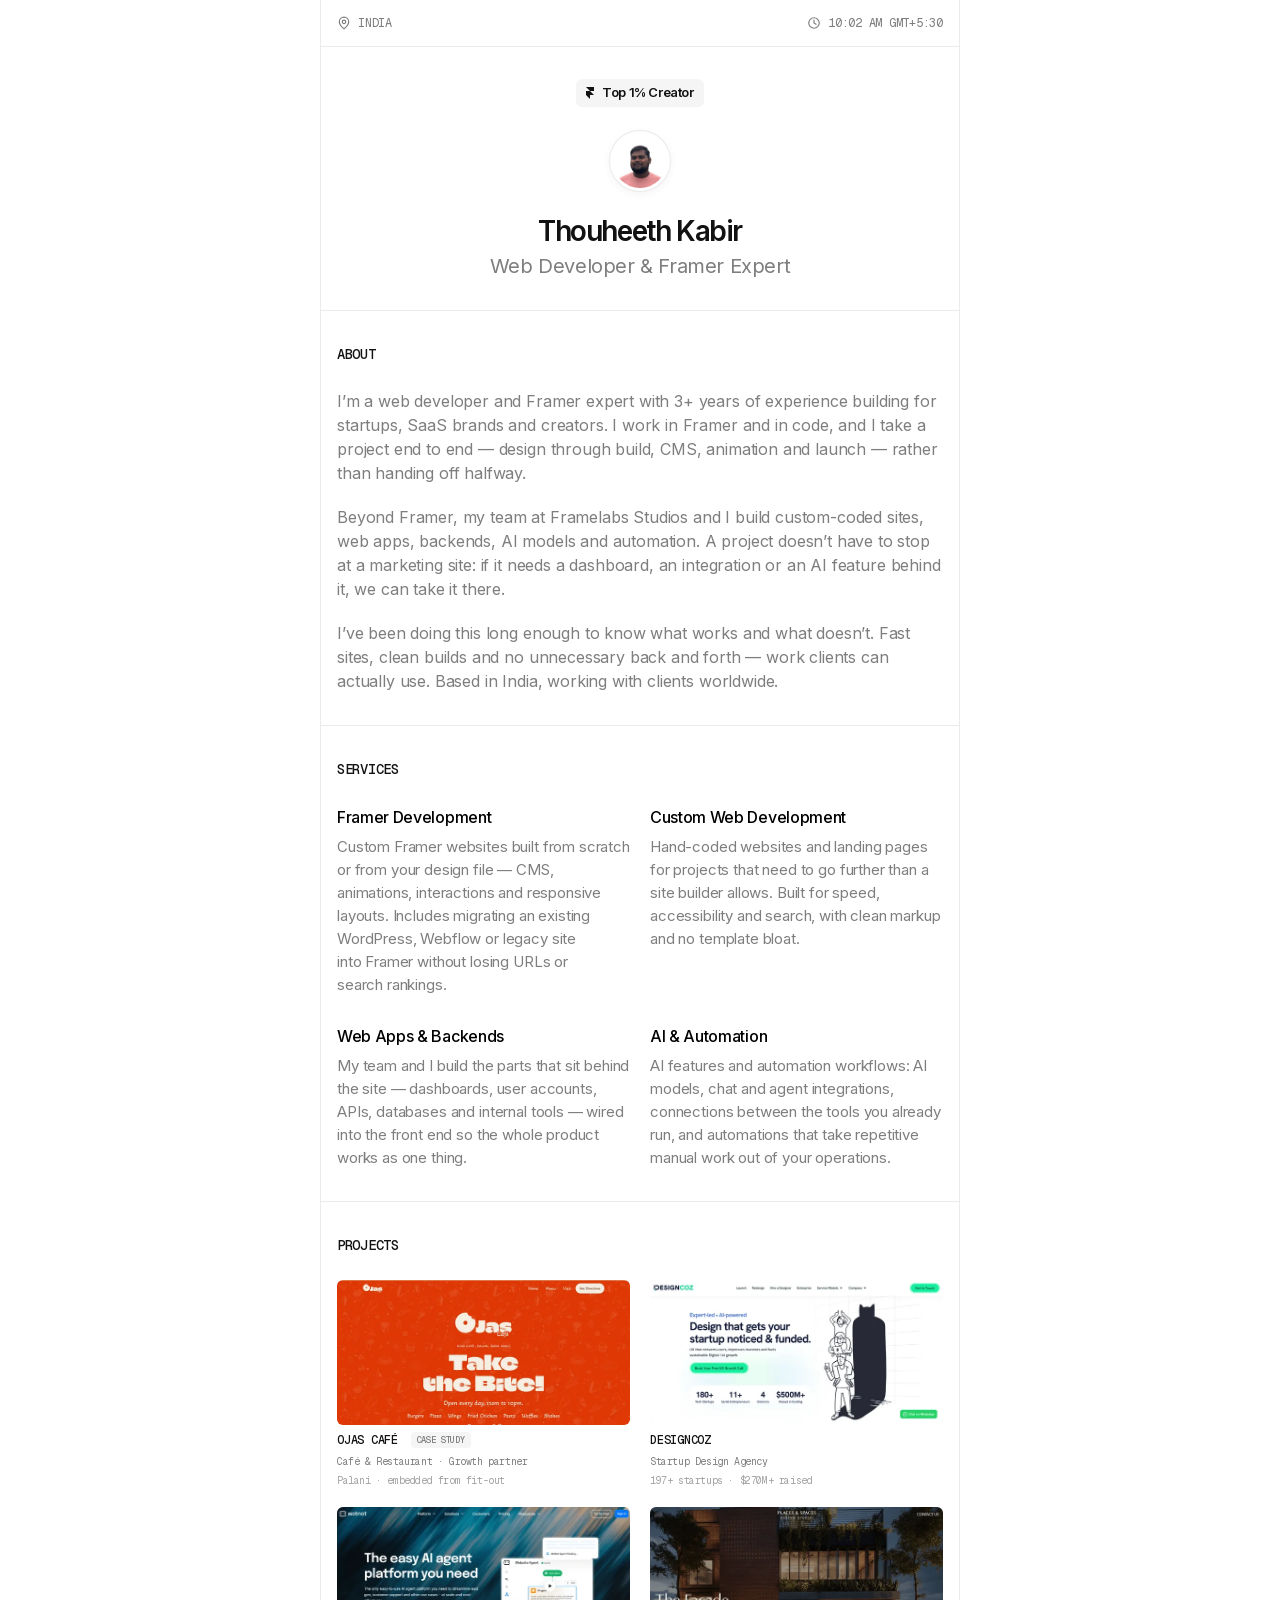
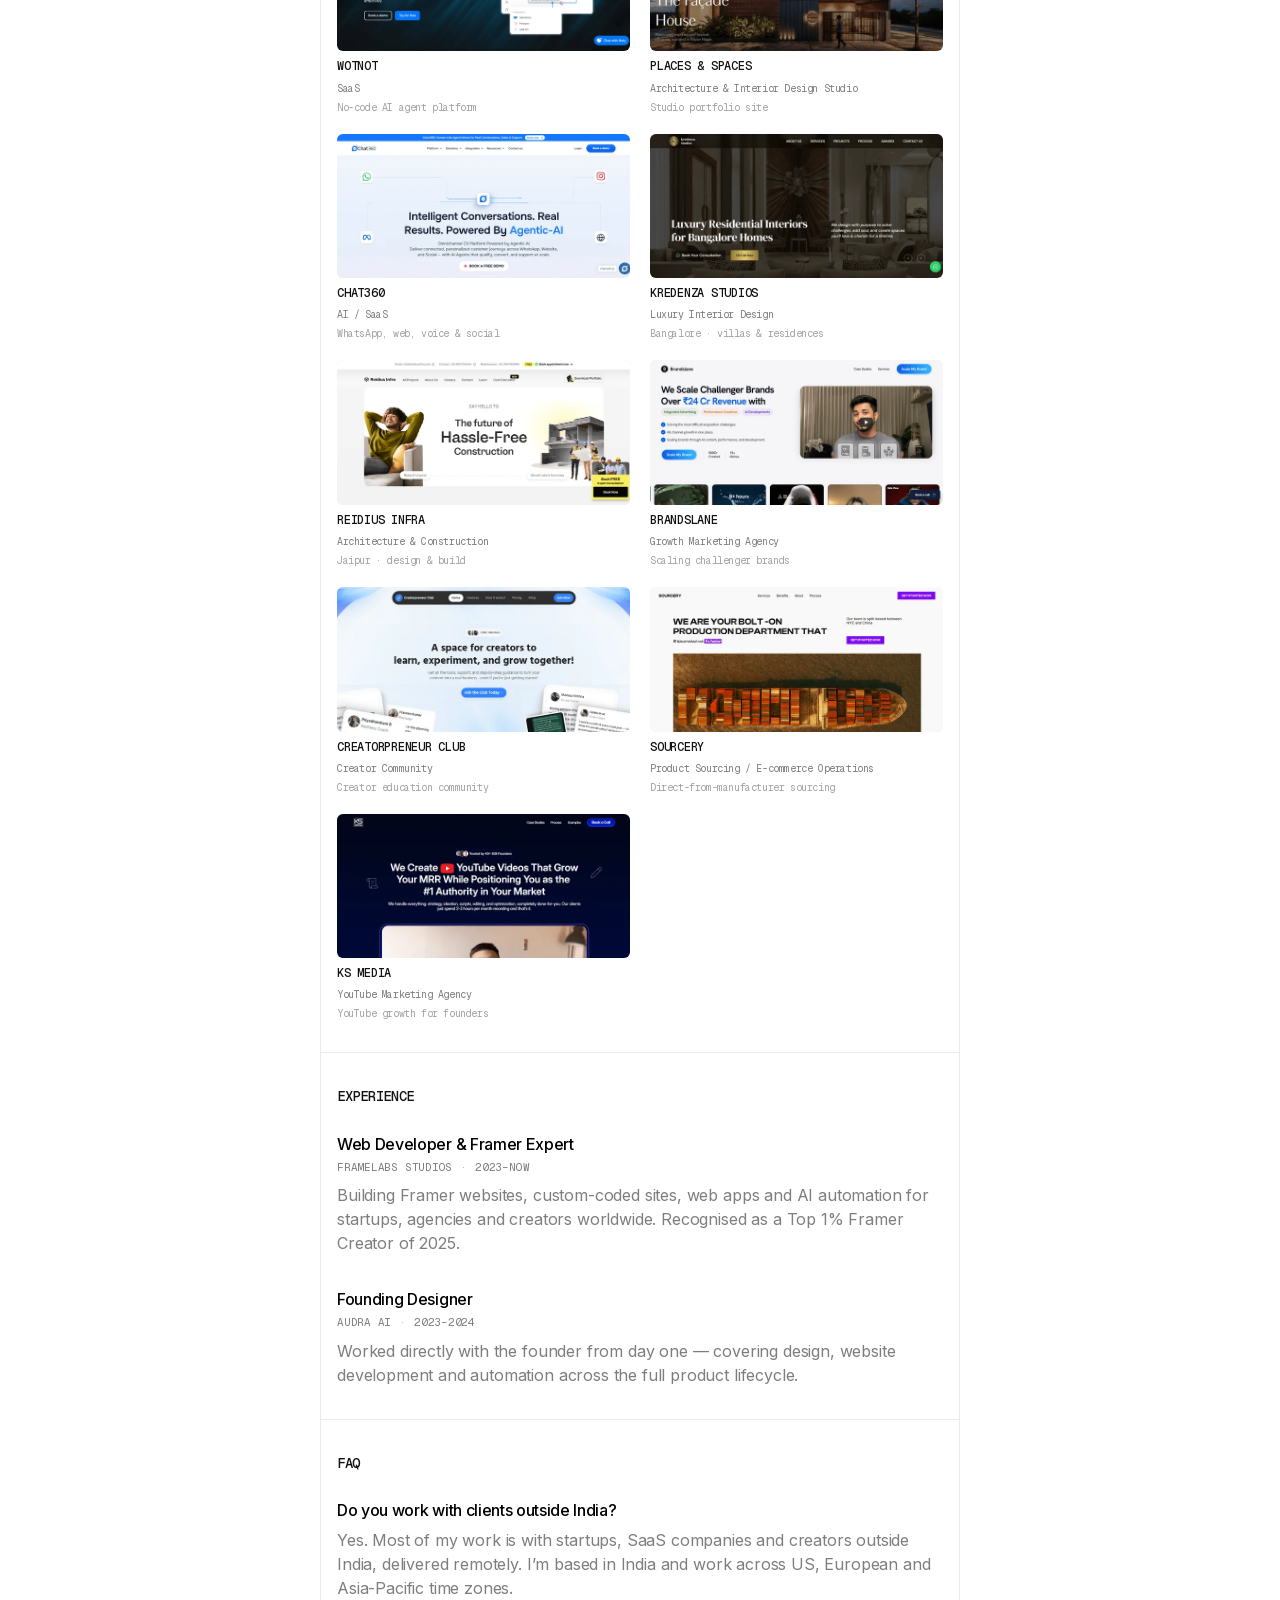
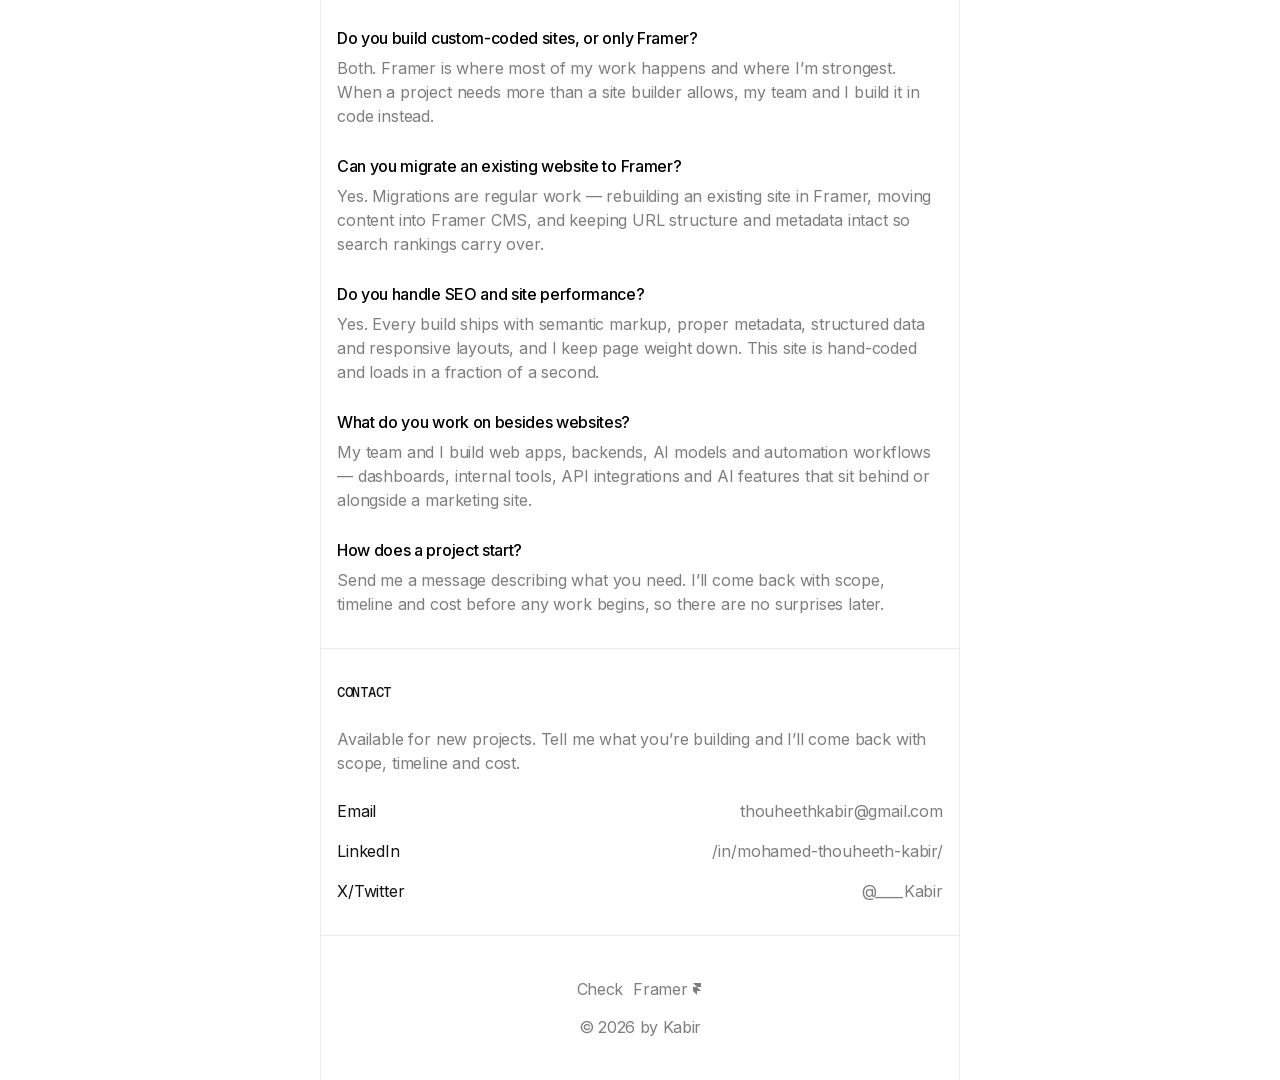
==== commit ae992feb: "Rewrite Ojas case study from the client context file Rebuilt against the supplied context doc and it" ====
--- a/index.html
+++ b/index.html
@@ -365,8 +365,8 @@
             <span class="card__arrow"><svg class="ico" aria-hidden="true"><use href="#i-arrow"/></svg></span>
           </span>
           <span class="card__name">Ojas Café <span class="card__tag">Case study</span></span>
-          <span class="card__meta">Café &amp; Restaurant · Hand-coded</span>
-          <span class="card__note">Palani &middot; brand, site &amp; launch</span>
+          <span class="card__meta">Café &amp; Restaurant · Growth partner</span>
+          <span class="card__note">Palani &middot; embedded from fit-out</span>
         </a>
       </li>
 
--- a/assets/styles.css
+++ b/assets/styles.css
@@ -679,3 +679,66 @@
 .scope strong{ color:var(--ink-strong); font-weight:500; }
 .prose strong{ color:var(--ink-strong); font-weight:500; }
 .nowrap{ white-space:nowrap; }
+
+/* ---------- Case-study figures & swatches ---------- */
+
+.cs-fig{
+  display:flex;
+  flex-direction:column;
+  gap:8px;
+  margin:0;
+}
+
+.cs-fig img{
+  width:100%;
+  height:auto;
+  border-radius:6px;
+  box-shadow:inset 0 0 0 1px rgba(0,0,0,.06);
+  background:var(--chip);
+}
+
+.cs-fig figcaption{
+  font-size:13px;
+  line-height:19px;
+  letter-spacing:-.13px;
+  color:var(--muted);
+  text-wrap:pretty;
+}
+
+.swatches{
+  display:flex;
+  flex-wrap:wrap;
+  gap:10px;
+}
+
+.swatches li{
+  display:flex;
+  align-items:center;
+  gap:8px;
+  padding:7px 11px 7px 8px;
+  border-radius:6px;
+  box-shadow:inset 0 0 0 1px var(--line);
+}
+
+.sw{
+  width:18px; height:18px;
+  border-radius:4px;
+  box-shadow:inset 0 0 0 1px rgba(0,0,0,.12);
+}
+
+.sw__n{
+  font-size:13px;
+  letter-spacing:-.26px;
+  color:var(--ink);
+}
+
+.sw__h{
+  font-family:var(--mono);
+  font-size:11px;
+  letter-spacing:-.22px;
+  color:var(--muted);
+}
+
+@media (max-width:560px){
+  .swatches{ flex-direction:column; align-items:stretch; }
+}
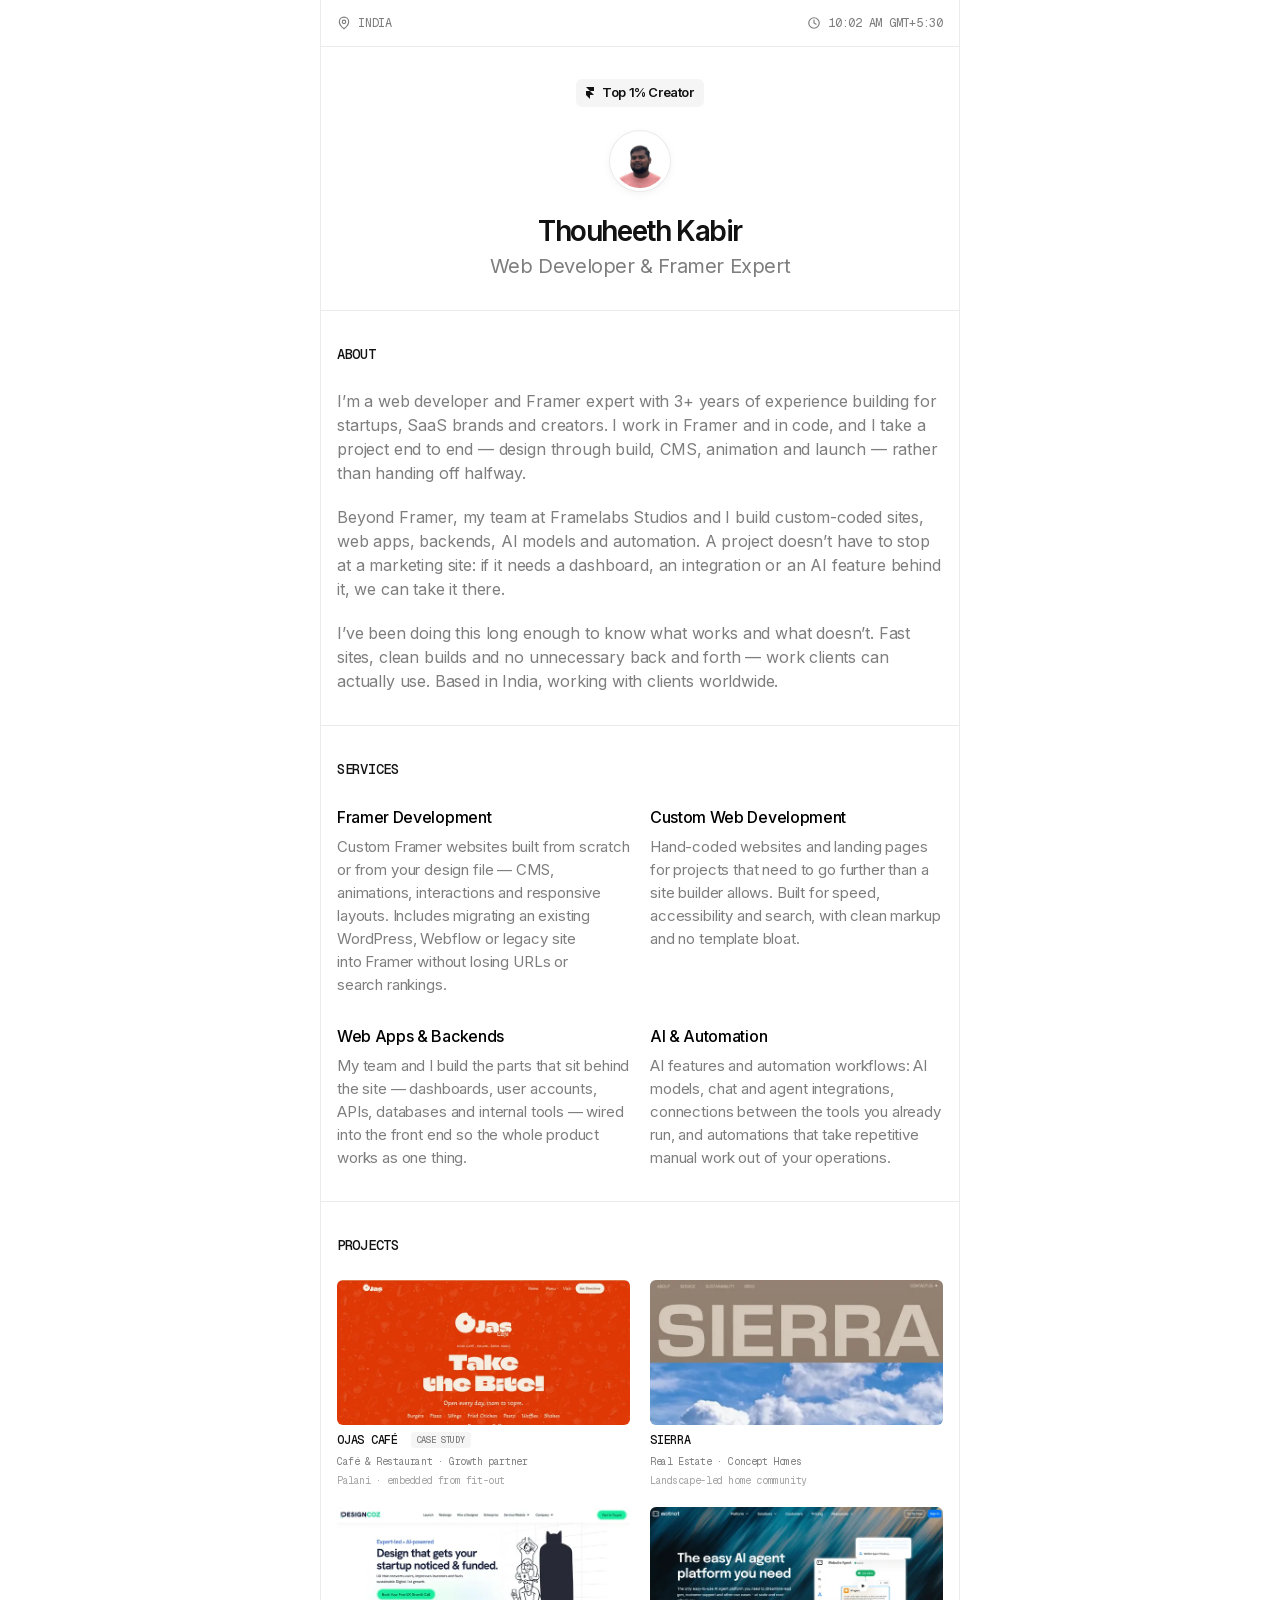
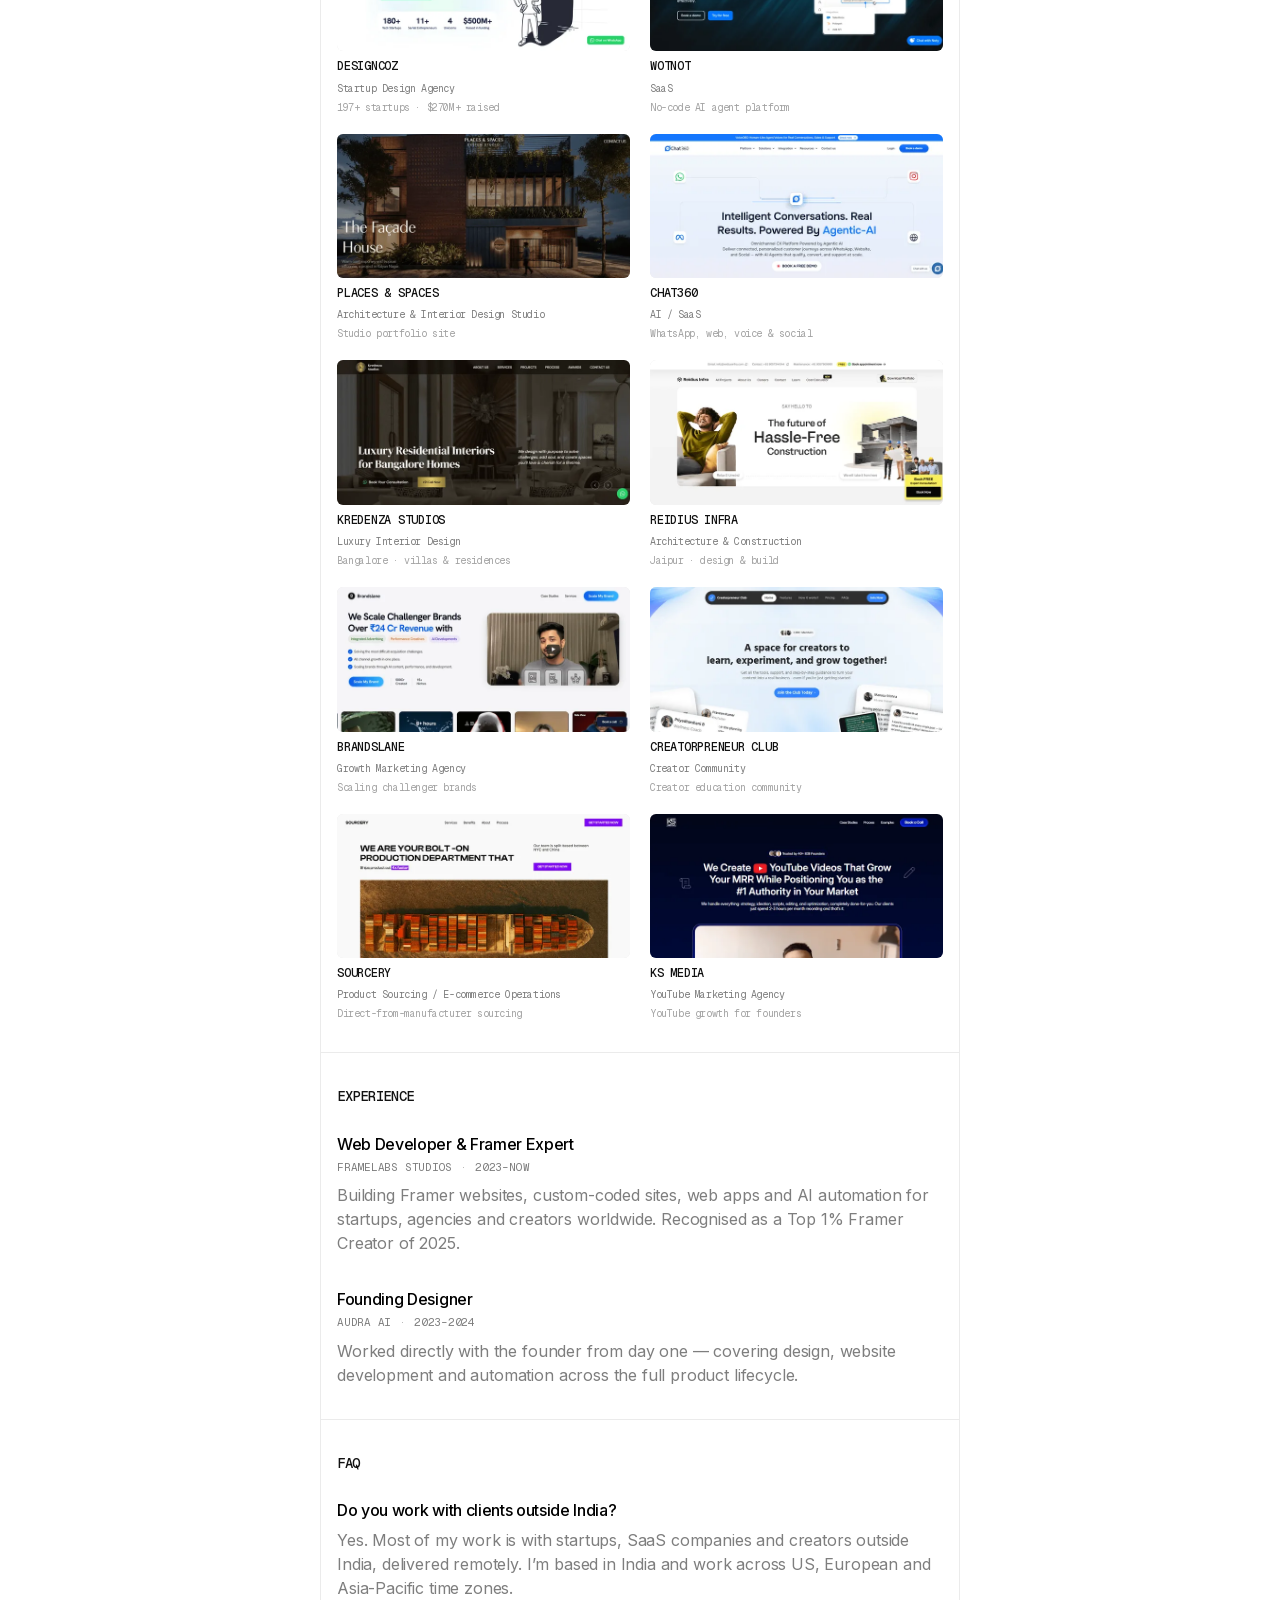
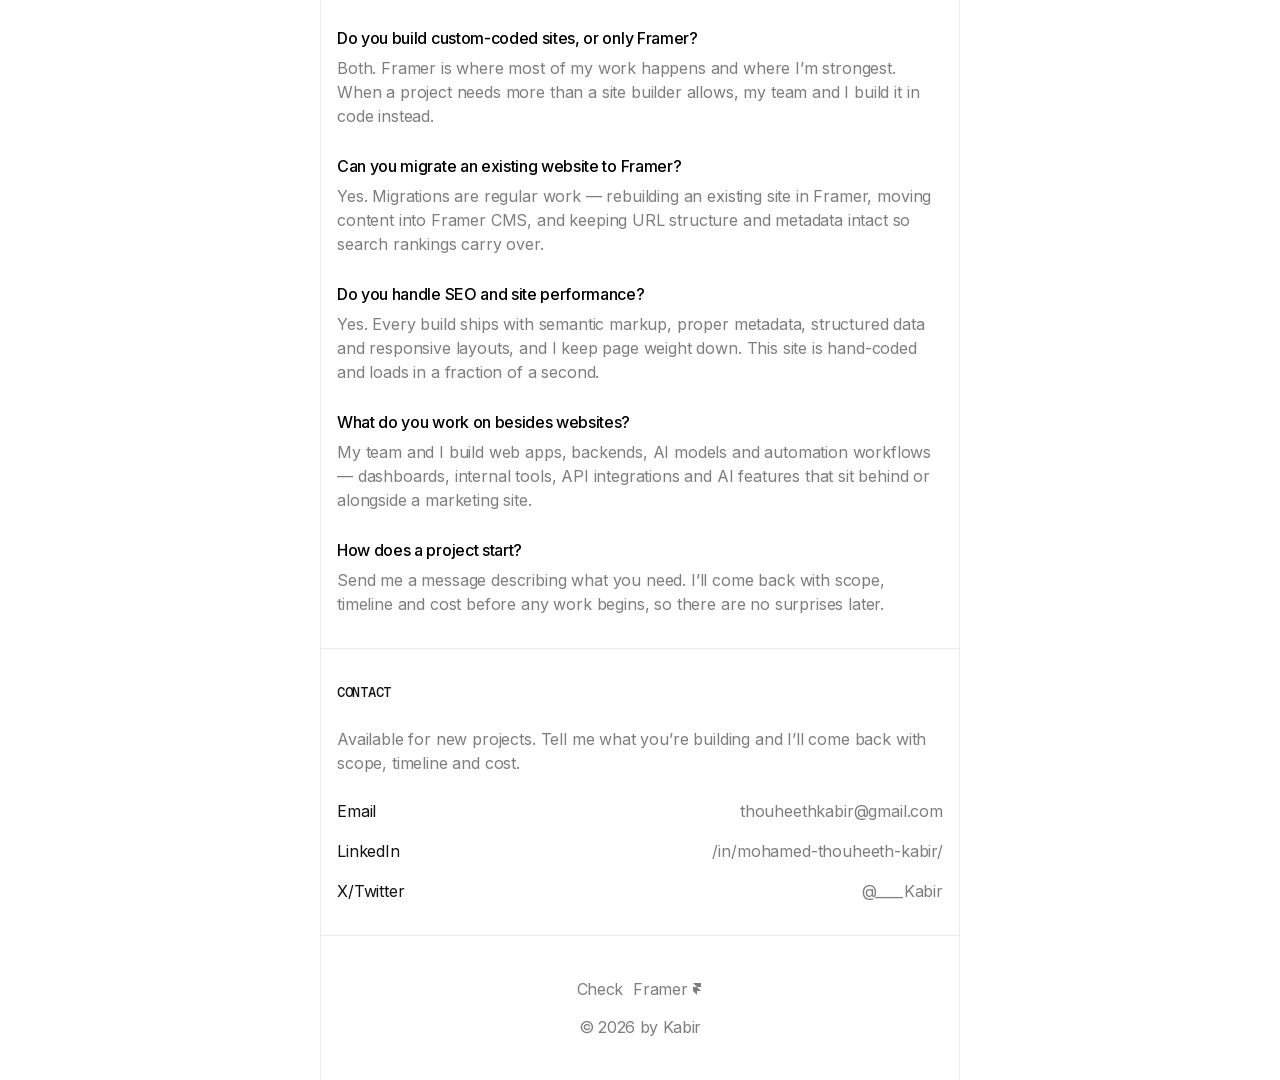
==== commit b9f86146: "Add Sierra to the project grid Landscape-led concept home community, built in Framer. Card sits seco" ====
--- a/index.html
+++ b/index.html
@@ -159,61 +159,67 @@
         },
         {
           "@type": "ListItem",
-          "position": 2,
+          "name": "Sierra",
+          "url": "https://sierrabrdg.life/",
+          "position": 2
+        },
+        {
+          "@type": "ListItem",
+          "position": 3,
           "name": "DesignCoz",
           "url": "https://www.designcoz.com/"
         },
         {
           "@type": "ListItem",
-          "position": 3,
+          "position": 4,
           "name": "WotNot",
           "url": "https://wotnot.io/"
         },
         {
           "@type": "ListItem",
-          "position": 4,
+          "position": 5,
           "name": "Places & Spaces",
           "url": "https://www.placesandspaces.co.in/"
         },
         {
           "@type": "ListItem",
-          "position": 5,
+          "position": 6,
           "name": "Chat360",
           "url": "https://www.chat360.io/"
         },
         {
           "@type": "ListItem",
-          "position": 6,
+          "position": 7,
           "name": "Kredenza Studios",
           "url": "https://www.kredenzastudios.com/"
         },
         {
           "@type": "ListItem",
-          "position": 7,
+          "position": 8,
           "name": "Reidius Infra",
           "url": "https://reidiusinfra.in/"
         },
         {
           "@type": "ListItem",
-          "position": 8,
+          "position": 9,
           "name": "Brandslane",
           "url": "https://home.brandslane.co/"
         },
         {
           "@type": "ListItem",
-          "position": 9,
+          "position": 10,
           "name": "Creatorpreneur Club",
           "url": "https://omm.superprofile.bio/india"
         },
         {
           "@type": "ListItem",
-          "position": 10,
+          "position": 11,
           "name": "Sourcery",
           "url": "https://withsourcery.com/"
         },
         {
           "@type": "ListItem",
-          "position": 11,
+          "position": 12,
           "name": "KS Media",
           "url": "https://ks-media.co/"
         }
@@ -371,6 +377,18 @@
       </li>
 
       <li class="card">
+        <a href="https://sierrabrdg.life/" target="_blank" rel="noopener">
+          <span class="card__media">
+            <img src="assets/img/sierra.webp" width="640" height="316" alt="Sierra website — landscape-led concept home community, built in Framer" loading="lazy" decoding="async">
+            <span class="card__arrow"><svg class="ico" aria-hidden="true"><use href="#i-arrow"/></svg></span>
+          </span>
+          <span class="card__name">Sierra</span>
+          <span class="card__meta">Real Estate &middot; Concept Homes</span>
+          <span class="card__note">Landscape-led home community</span>
+        </a>
+      </li>
+
+      <li class="card">
         <a href="https://www.designcoz.com/" target="_blank" rel="noopener">
           <span class="card__media">
             <img src="assets/img/designcoz.webp" width="640" height="316" alt="DesignCoz website — startup design agency site built in Framer" loading="lazy" decoding="async">
--- a/assets/styles.css
+++ b/assets/styles.css
@@ -742,3 +742,48 @@
 @media (max-width:560px){
   .swatches{ flex-direction:column; align-items:stretch; }
 }
+
+/* ============================================================
+   Ojas Café case study — client brand palette, scoped to that page.
+   Portfolio layout and type are kept; only colour changes.
+   Contrast-checked on cream #F6EFE4: brown 8.5:1, body 6.3:1,
+   orange 3.9:1 — so orange is used only for large text and
+   non-text accents, per the brand's own rule.
+   ============================================================ */
+
+.theme-ojas{
+  --bg:         #F6EFE4;  /* Cream  */
+  --ink:        #733108;  /* Brown  */
+  --ink-strong: #2B1508;  /* Ink    */
+  --muted:      #6E5236;  /* body, AA on cream */
+  --line:       #E3D6C4;
+  --chip:       #EFE4D2;
+  --chip-hover: #E8DAC6;
+  --accent:     #DF3805;  /* Orange */
+}
+
+/* Large enough to carry orange and still pass AA */
+.theme-ojas .cs-title{ color:var(--accent); }
+
+/* Non-text accents */
+.theme-ojas .scope li::before{ background:var(--accent); }
+.theme-ojas .crumb:hover,
+.theme-ojas .contact__value:hover,
+.theme-ojas .foot__link:hover{ color:var(--accent); }
+
+/* Warm the image surrounds so photos sit on cream, not grey */
+.theme-ojas .cs-fig img,
+.theme-ojas .cs-shot img{
+  box-shadow:inset 0 0 0 1px rgba(115,49,8,.12);
+  background:var(--chip);
+}
+
+.theme-ojas .swatches li{ box-shadow:inset 0 0 0 1px rgba(115,49,8,.18); }
+.theme-ojas .sw{ box-shadow:inset 0 0 0 1px rgba(43,21,8,.16); }
+.theme-ojas .cs-mail{ box-shadow:inset 0 0 0 1px rgba(115,49,8,.22); }
+
+/* The brand mark already carries orange — let it sit flush on cream */
+.theme-ojas .cs-shot img[src*="ojas-brand"]{
+  box-shadow:none;
+  background:transparent;
+}
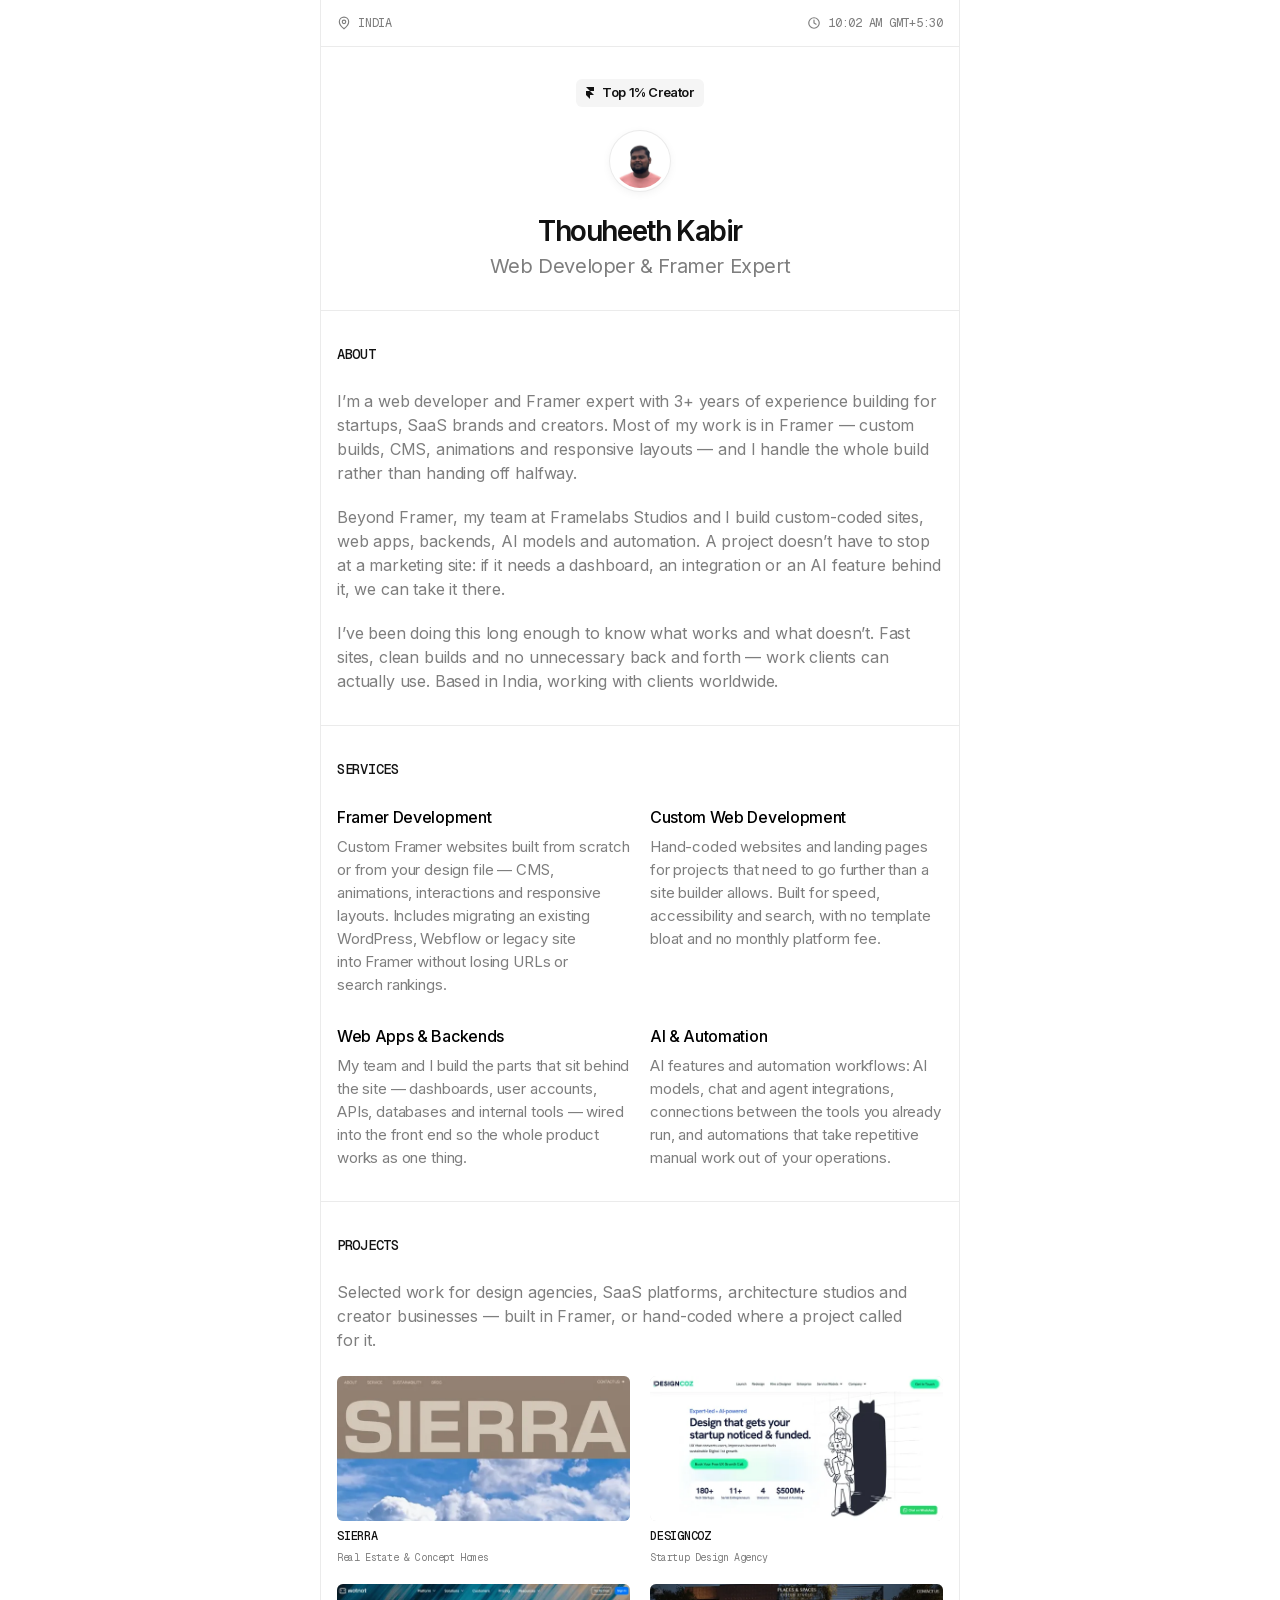
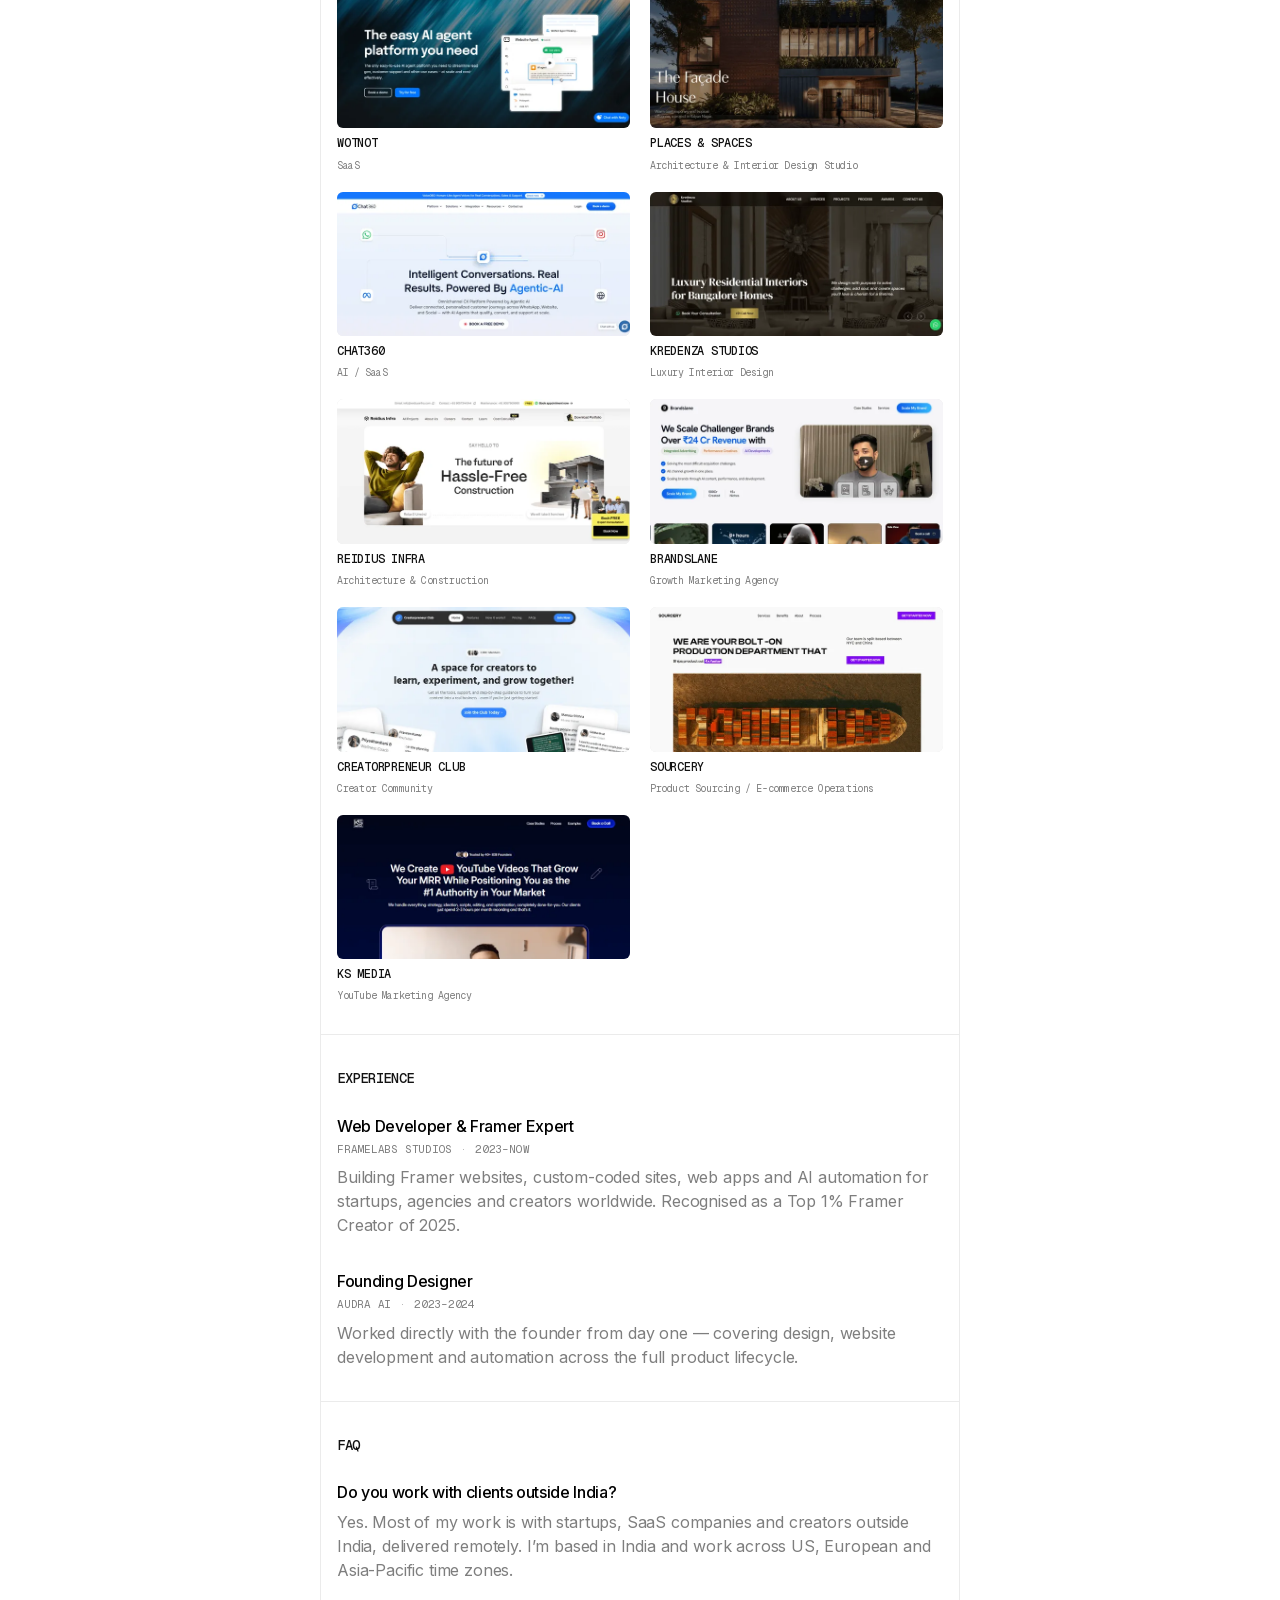
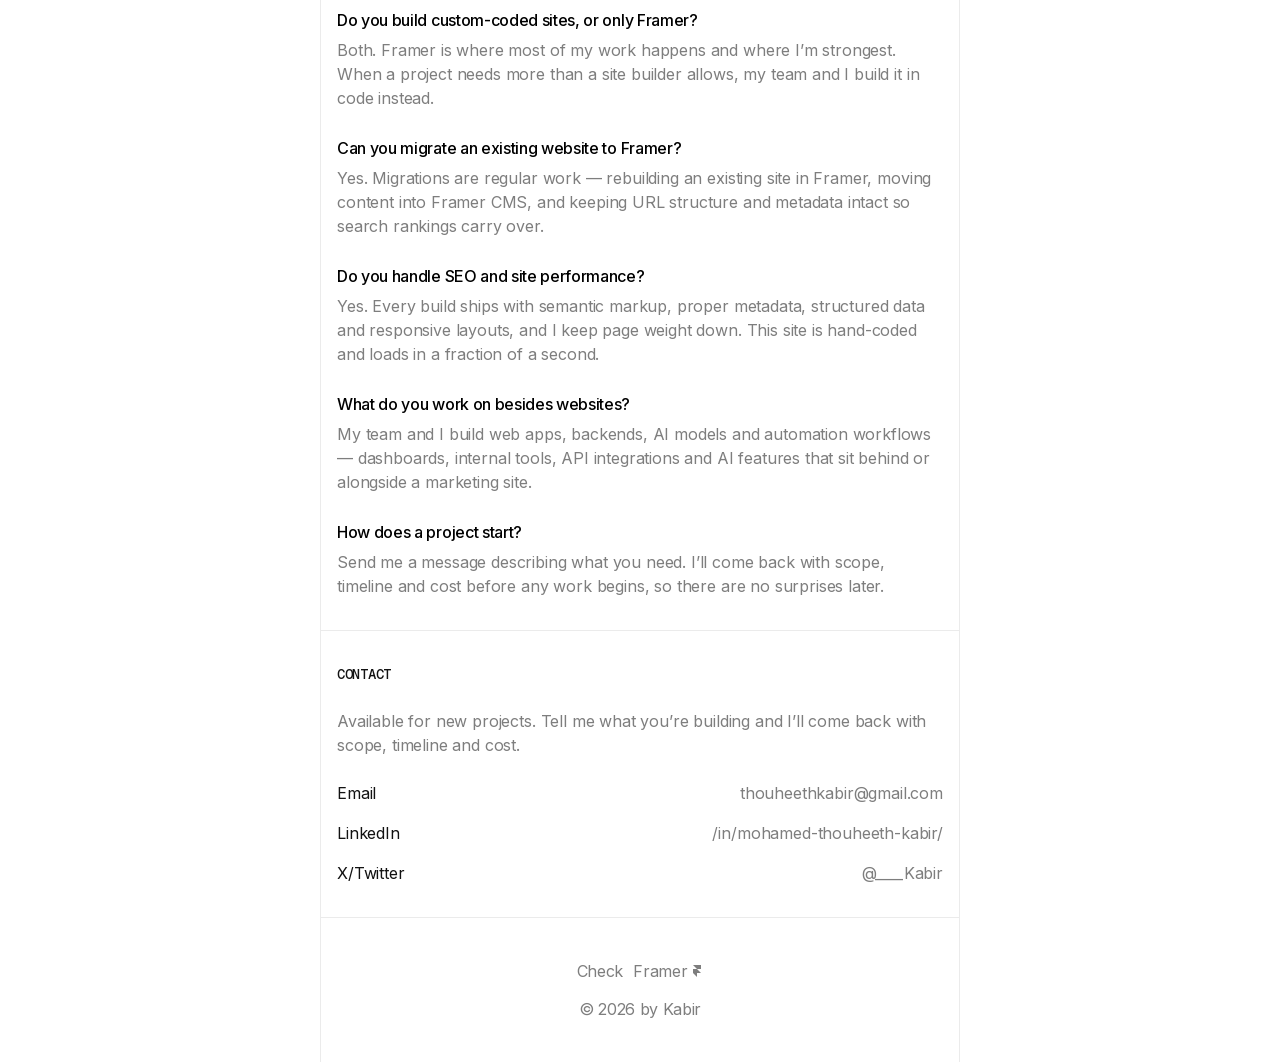
==== commit d28481f1: "Add Sierra to the project grid Landscape-led concept home community, built in Framer. Same card form" ====
--- a/index.html
+++ b/index.html
@@ -125,7 +125,7 @@
             "itemOffered": {
               "@type": "Service",
               "name": "Custom Web Development",
-              "description": "Hand-coded websites and landing pages for projects that need to go further than a site builder allows. Built for speed, accessibility and search, with clean markup and no template bloat."
+              "description": "Hand-coded websites and landing pages for projects that need to go further than a site builder allows. Built for speed, accessibility and search, with no template bloat and no monthly platform fee."
             }
           },
           {
@@ -153,73 +153,67 @@
       "itemListElement": [
         {
           "@type": "ListItem",
-          "position": 1,
-          "name": "Ojas Café",
-          "url": "https://www.thouheethkabir.com/work/ojas-cafe/"
-        },
-        {
-          "@type": "ListItem",
           "name": "Sierra",
           "url": "https://sierrabrdg.life/",
-          "position": 2
-        },
-        {
-          "@type": "ListItem",
-          "position": 3,
+          "position": 1
+        },
+        {
+          "@type": "ListItem",
+          "position": 2,
           "name": "DesignCoz",
           "url": "https://www.designcoz.com/"
         },
         {
           "@type": "ListItem",
-          "position": 4,
+          "position": 3,
           "name": "WotNot",
           "url": "https://wotnot.io/"
         },
         {
           "@type": "ListItem",
-          "position": 5,
+          "position": 4,
           "name": "Places & Spaces",
           "url": "https://www.placesandspaces.co.in/"
         },
         {
           "@type": "ListItem",
-          "position": 6,
+          "position": 5,
           "name": "Chat360",
           "url": "https://www.chat360.io/"
         },
         {
           "@type": "ListItem",
-          "position": 7,
+          "position": 6,
           "name": "Kredenza Studios",
           "url": "https://www.kredenzastudios.com/"
         },
         {
           "@type": "ListItem",
-          "position": 8,
+          "position": 7,
           "name": "Reidius Infra",
           "url": "https://reidiusinfra.in/"
         },
         {
           "@type": "ListItem",
-          "position": 9,
+          "position": 8,
           "name": "Brandslane",
           "url": "https://home.brandslane.co/"
         },
         {
           "@type": "ListItem",
-          "position": 10,
+          "position": 9,
           "name": "Creatorpreneur Club",
           "url": "https://omm.superprofile.bio/india"
         },
         {
           "@type": "ListItem",
-          "position": 11,
+          "position": 10,
           "name": "Sourcery",
           "url": "https://withsourcery.com/"
         },
         {
           "@type": "ListItem",
-          "position": 12,
+          "position": 11,
           "name": "KS Media",
           "url": "https://ks-media.co/"
         }
@@ -329,7 +323,7 @@
   <section class="band" aria-labelledby="s-about">
     <h2 class="s-title" id="s-about">About</h2>
     <div class="prose">
-      <p>I&rsquo;m a web developer and Framer expert with 3+ years of experience building for startups, SaaS brands and creators. I work in Framer and in code, and I take a project end to end &mdash; design through build, CMS, animation and launch &mdash; rather than handing off halfway.</p>
+      <p>I&rsquo;m a web developer and Framer expert with 3+ years of experience building for startups, SaaS brands and creators. Most of my work is in Framer &mdash; custom builds, CMS, animations and responsive layouts &mdash; and I handle the whole build rather than handing off halfway.</p>
       <p>Beyond Framer, my team at Framelabs Studios and I build custom-coded sites, web apps, backends, AI models and automation. A project doesn&rsquo;t have to stop at a marketing site: if it needs a dashboard, an integration or an AI feature behind it, we can take it there.</p>
       <p>I&rsquo;ve been doing this long enough to know what works and what doesn&rsquo;t. Fast sites, clean builds and no unnecessary back and forth &mdash; work clients can actually use. Based in India, working with clients worldwide.</p>
     </div>
@@ -345,7 +339,7 @@
 
       <li class="service">
         <h3 class="service__name">Custom Web Development</h3>
-        <p class="service__desc">Hand-coded websites and landing pages for projects that need to go further than a site builder allows. Built for speed, accessibility and search, with clean markup and no template bloat.</p>
+        <p class="service__desc">Hand-coded websites and landing pages for projects that need to go further than a site builder allows. Built for speed, accessibility and search, with no template bloat and no monthly platform fee.</p>
       </li>
 
       <li class="service">
@@ -362,29 +356,19 @@
 
   <section class="band" aria-labelledby="s-projects" id="projects">
     <h2 class="s-title" id="s-projects">Projects</h2>
+    <div class="prose">
+      <p>Selected work for design agencies, SaaS platforms, architecture studios and creator businesses &mdash; built in Framer, or hand-coded where a project called for it.</p>
+    </div>
     <ul class="grid">
 
-      <li class="card card--featured">
-        <a href="work/ojas-cafe/">
-          <span class="card__media">
-            <img src="assets/img/ojas-cafe.webp" width="640" height="316" alt="Ojas Café website — hand-coded café site in Palani" loading="lazy" decoding="async">
-            <span class="card__arrow"><svg class="ico" aria-hidden="true"><use href="#i-arrow"/></svg></span>
-          </span>
-          <span class="card__name">Ojas Café <span class="card__tag">Case study</span></span>
-          <span class="card__meta">Café &amp; Restaurant · Growth partner</span>
-          <span class="card__note">Palani &middot; embedded from fit-out</span>
-        </a>
-      </li>
-
       <li class="card">
         <a href="https://sierrabrdg.life/" target="_blank" rel="noopener">
           <span class="card__media">
-            <img src="assets/img/sierra.webp" width="640" height="316" alt="Sierra website — landscape-led concept home community, built in Framer" loading="lazy" decoding="async">
+            <img src="assets/img/sierra.webp" width="640" height="316" alt="Sierra website — landscape-led concept home community site built in Framer" loading="lazy" decoding="async">
             <span class="card__arrow"><svg class="ico" aria-hidden="true"><use href="#i-arrow"/></svg></span>
           </span>
           <span class="card__name">Sierra</span>
-          <span class="card__meta">Real Estate &middot; Concept Homes</span>
-          <span class="card__note">Landscape-led home community</span>
+          <span class="card__meta">Real Estate &amp; Concept Homes</span>
         </a>
       </li>
 
@@ -396,7 +380,6 @@
           </span>
           <span class="card__name">DesignCoz</span>
           <span class="card__meta">Startup Design Agency</span>
-          <span class="card__note">197+ startups &middot; $270M+ raised</span>
         </a>
       </li>
 
@@ -408,7 +391,6 @@
           </span>
           <span class="card__name">WotNot</span>
           <span class="card__meta">SaaS</span>
-          <span class="card__note">No-code AI agent platform</span>
         </a>
       </li>
 
@@ -420,7 +402,6 @@
           </span>
           <span class="card__name">Places &amp; Spaces</span>
           <span class="card__meta">Architecture &amp; Interior Design Studio</span>
-          <span class="card__note">Studio portfolio site</span>
         </a>
       </li>
 
@@ -432,7 +413,6 @@
           </span>
           <span class="card__name">Chat360</span>
           <span class="card__meta">AI / SaaS</span>
-          <span class="card__note">WhatsApp, web, voice &amp; social</span>
         </a>
       </li>
 
@@ -444,7 +424,6 @@
           </span>
           <span class="card__name">Kredenza Studios</span>
           <span class="card__meta">Luxury Interior Design</span>
-          <span class="card__note">Bangalore &middot; villas &amp; residences</span>
         </a>
       </li>
 
@@ -456,7 +435,6 @@
           </span>
           <span class="card__name">Reidius Infra</span>
           <span class="card__meta">Architecture &amp; Construction</span>
-          <span class="card__note">Jaipur &middot; design &amp; build</span>
         </a>
       </li>
 
@@ -468,7 +446,6 @@
           </span>
           <span class="card__name">Brandslane</span>
           <span class="card__meta">Growth Marketing Agency</span>
-          <span class="card__note">Scaling challenger brands</span>
         </a>
       </li>
 
@@ -480,7 +457,6 @@
           </span>
           <span class="card__name">Creatorpreneur Club</span>
           <span class="card__meta">Creator Community</span>
-          <span class="card__note">Creator education community</span>
         </a>
       </li>
 
@@ -492,7 +468,6 @@
           </span>
           <span class="card__name">Sourcery</span>
           <span class="card__meta">Product Sourcing / E-commerce Operations</span>
-          <span class="card__note">Direct-from-manufacturer sourcing</span>
         </a>
       </li>
 
@@ -504,7 +479,6 @@
           </span>
           <span class="card__name">KS Media</span>
           <span class="card__meta">YouTube Marketing Agency</span>
-          <span class="card__note">YouTube growth for founders</span>
         </a>
       </li>
 
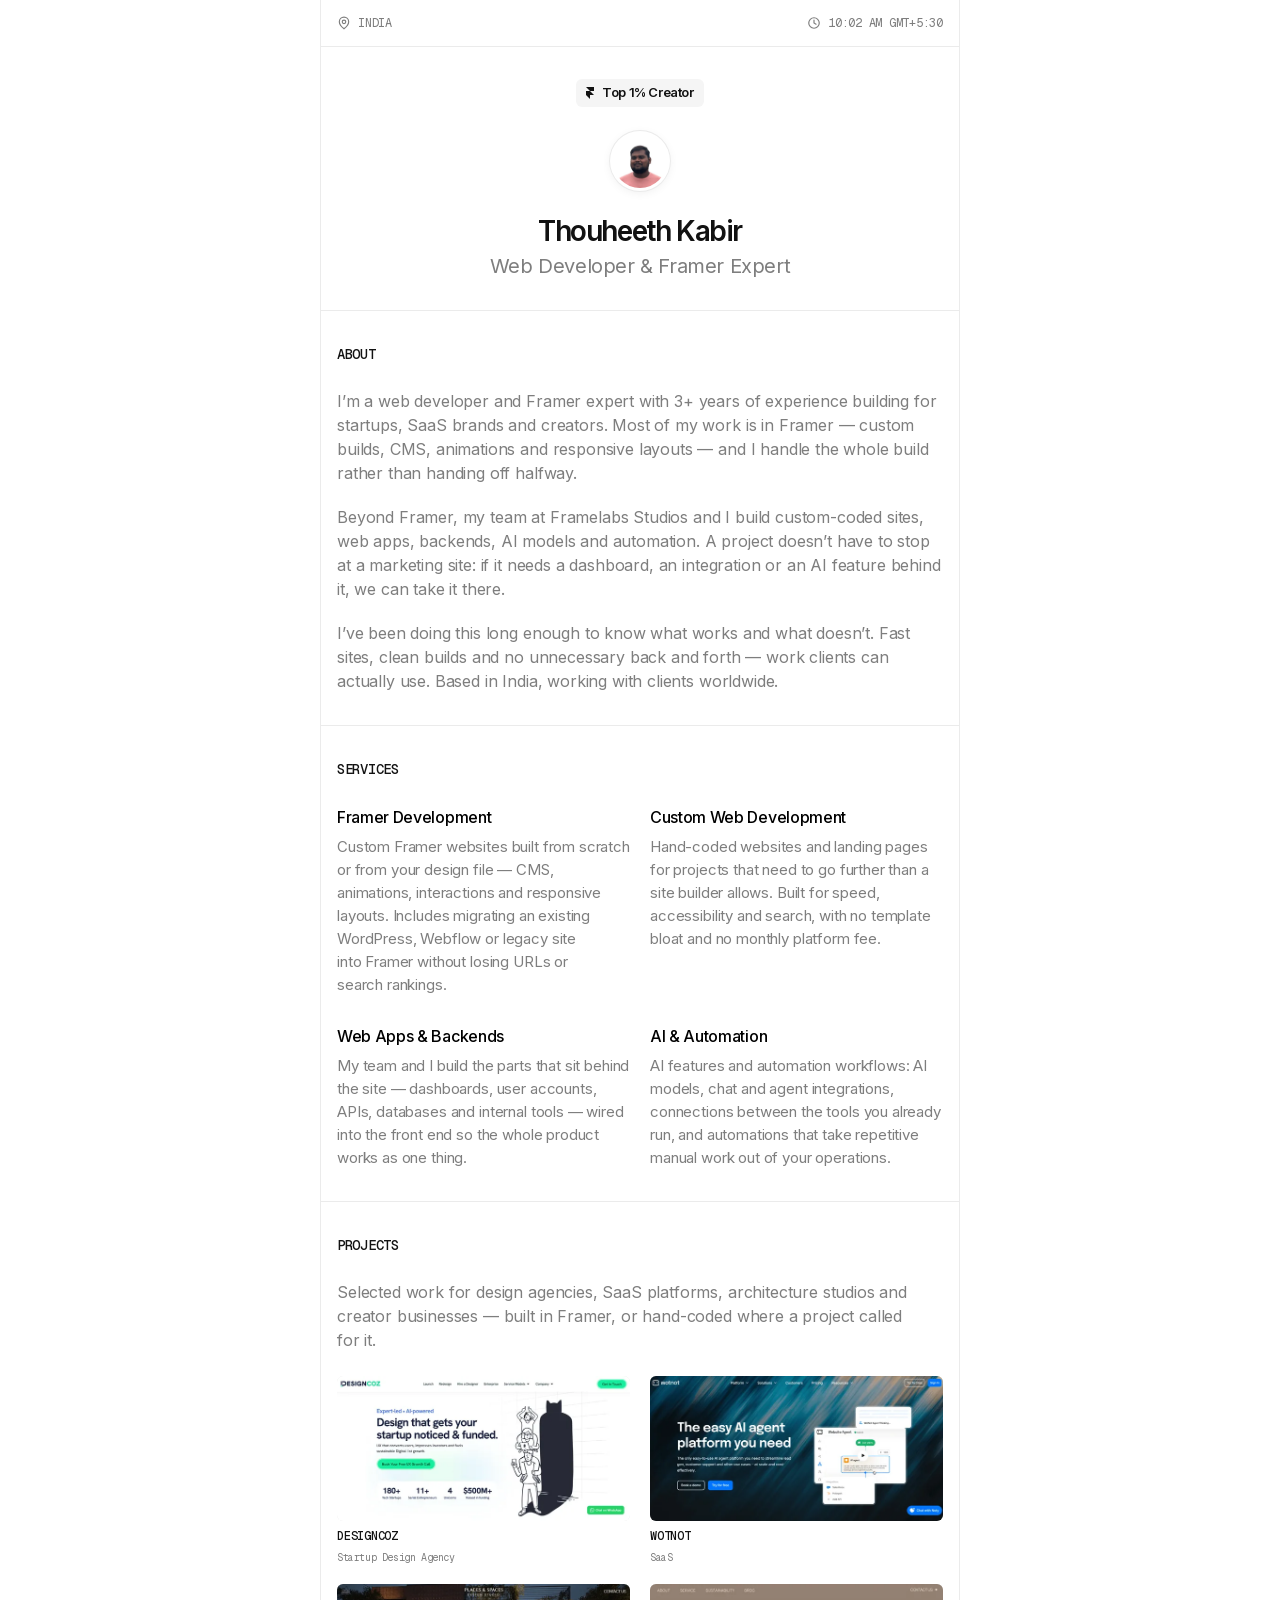
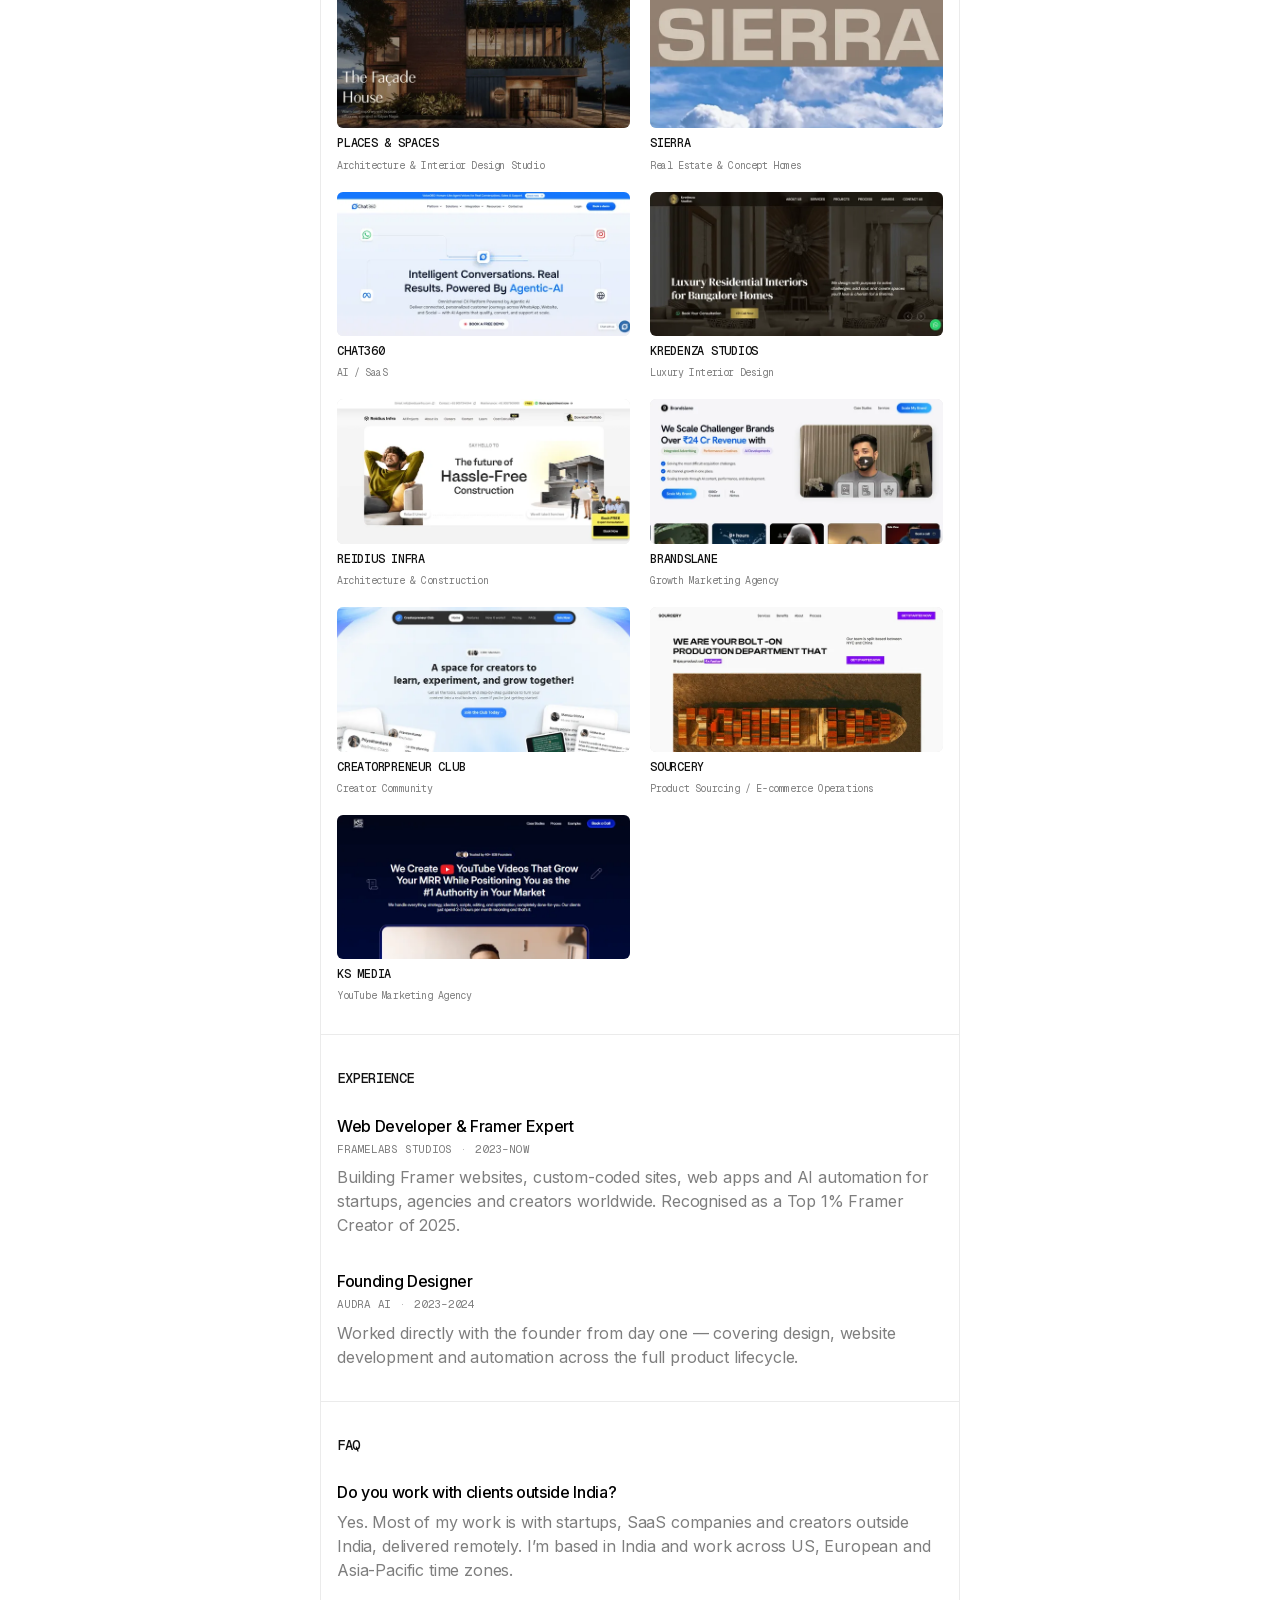
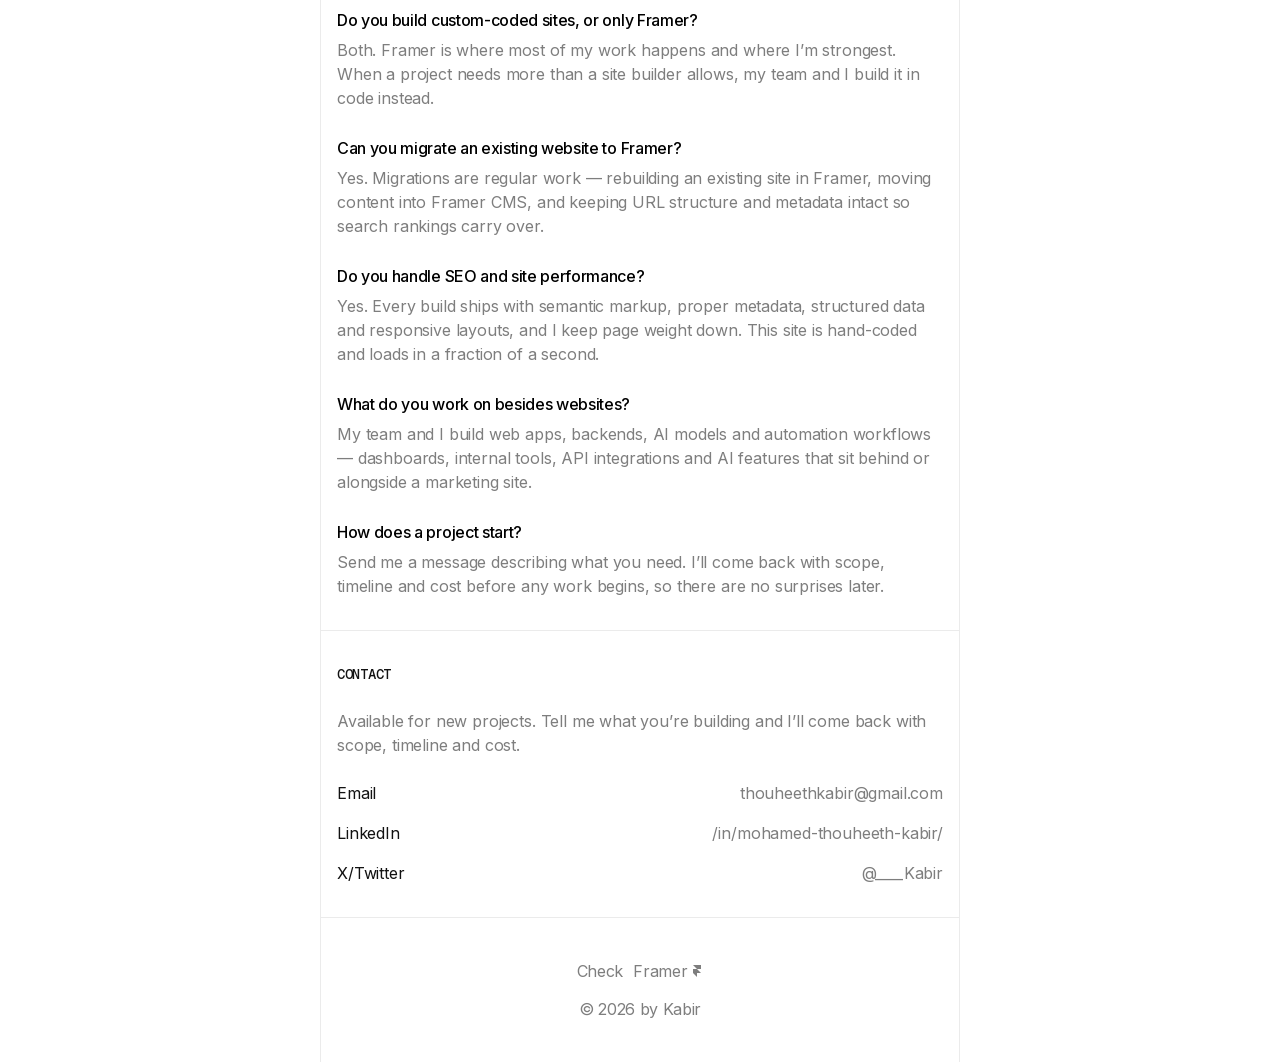
==== commit d134a881: "Move Sierra after Places & Spaces Co-Authored-By: Claude Opus 5.5 <noreply@anthropic.com>" ====
--- a/index.html
+++ b/index.html
@@ -153,27 +153,27 @@
       "itemListElement": [
         {
           "@type": "ListItem",
+          "position": 1,
+          "name": "DesignCoz",
+          "url": "https://www.designcoz.com/"
+        },
+        {
+          "@type": "ListItem",
+          "position": 2,
+          "name": "WotNot",
+          "url": "https://wotnot.io/"
+        },
+        {
+          "@type": "ListItem",
+          "position": 3,
+          "name": "Places & Spaces",
+          "url": "https://www.placesandspaces.co.in/"
+        },
+        {
+          "@type": "ListItem",
           "name": "Sierra",
           "url": "https://sierrabrdg.life/",
-          "position": 1
-        },
-        {
-          "@type": "ListItem",
-          "position": 2,
-          "name": "DesignCoz",
-          "url": "https://www.designcoz.com/"
-        },
-        {
-          "@type": "ListItem",
-          "position": 3,
-          "name": "WotNot",
-          "url": "https://wotnot.io/"
-        },
-        {
-          "@type": "ListItem",
-          "position": 4,
-          "name": "Places & Spaces",
-          "url": "https://www.placesandspaces.co.in/"
+          "position": 4
         },
         {
           "@type": "ListItem",
@@ -362,6 +362,39 @@
     <ul class="grid">
 
       <li class="card">
+        <a href="https://www.designcoz.com/" target="_blank" rel="noopener">
+          <span class="card__media">
+            <img src="assets/img/designcoz.webp" width="640" height="316" alt="DesignCoz website — startup design agency site built in Framer" loading="lazy" decoding="async">
+            <span class="card__arrow"><svg class="ico" aria-hidden="true"><use href="#i-arrow"/></svg></span>
+          </span>
+          <span class="card__name">DesignCoz</span>
+          <span class="card__meta">Startup Design Agency</span>
+        </a>
+      </li>
+
+      <li class="card">
+        <a href="https://wotnot.io/" target="_blank" rel="noopener">
+          <span class="card__media">
+            <img src="assets/img/wotnot.webp" width="640" height="316" alt="WotNot website — saas site built in Framer" loading="lazy" decoding="async">
+            <span class="card__arrow"><svg class="ico" aria-hidden="true"><use href="#i-arrow"/></svg></span>
+          </span>
+          <span class="card__name">WotNot</span>
+          <span class="card__meta">SaaS</span>
+        </a>
+      </li>
+
+      <li class="card">
+        <a href="https://www.placesandspaces.co.in/" target="_blank" rel="noopener">
+          <span class="card__media">
+            <img src="assets/img/places-spaces.webp" width="640" height="316" alt="Places &amp; Spaces website — architecture &amp; interior design studio site built in Framer" loading="lazy" decoding="async">
+            <span class="card__arrow"><svg class="ico" aria-hidden="true"><use href="#i-arrow"/></svg></span>
+          </span>
+          <span class="card__name">Places &amp; Spaces</span>
+          <span class="card__meta">Architecture &amp; Interior Design Studio</span>
+        </a>
+      </li>
+
+      <li class="card">
         <a href="https://sierrabrdg.life/" target="_blank" rel="noopener">
           <span class="card__media">
             <img src="assets/img/sierra.webp" width="640" height="316" alt="Sierra website — landscape-led concept home community site built in Framer" loading="lazy" decoding="async">
@@ -369,39 +402,6 @@
           </span>
           <span class="card__name">Sierra</span>
           <span class="card__meta">Real Estate &amp; Concept Homes</span>
-        </a>
-      </li>
-
-      <li class="card">
-        <a href="https://www.designcoz.com/" target="_blank" rel="noopener">
-          <span class="card__media">
-            <img src="assets/img/designcoz.webp" width="640" height="316" alt="DesignCoz website — startup design agency site built in Framer" loading="lazy" decoding="async">
-            <span class="card__arrow"><svg class="ico" aria-hidden="true"><use href="#i-arrow"/></svg></span>
-          </span>
-          <span class="card__name">DesignCoz</span>
-          <span class="card__meta">Startup Design Agency</span>
-        </a>
-      </li>
-
-      <li class="card">
-        <a href="https://wotnot.io/" target="_blank" rel="noopener">
-          <span class="card__media">
-            <img src="assets/img/wotnot.webp" width="640" height="316" alt="WotNot website — saas site built in Framer" loading="lazy" decoding="async">
-            <span class="card__arrow"><svg class="ico" aria-hidden="true"><use href="#i-arrow"/></svg></span>
-          </span>
-          <span class="card__name">WotNot</span>
-          <span class="card__meta">SaaS</span>
-        </a>
-      </li>
-
-      <li class="card">
-        <a href="https://www.placesandspaces.co.in/" target="_blank" rel="noopener">
-          <span class="card__media">
-            <img src="assets/img/places-spaces.webp" width="640" height="316" alt="Places &amp; Spaces website — architecture &amp; interior design studio site built in Framer" loading="lazy" decoding="async">
-            <span class="card__arrow"><svg class="ico" aria-hidden="true"><use href="#i-arrow"/></svg></span>
-          </span>
-          <span class="card__name">Places &amp; Spaces</span>
-          <span class="card__meta">Architecture &amp; Interior Design Studio</span>
         </a>
       </li>
 
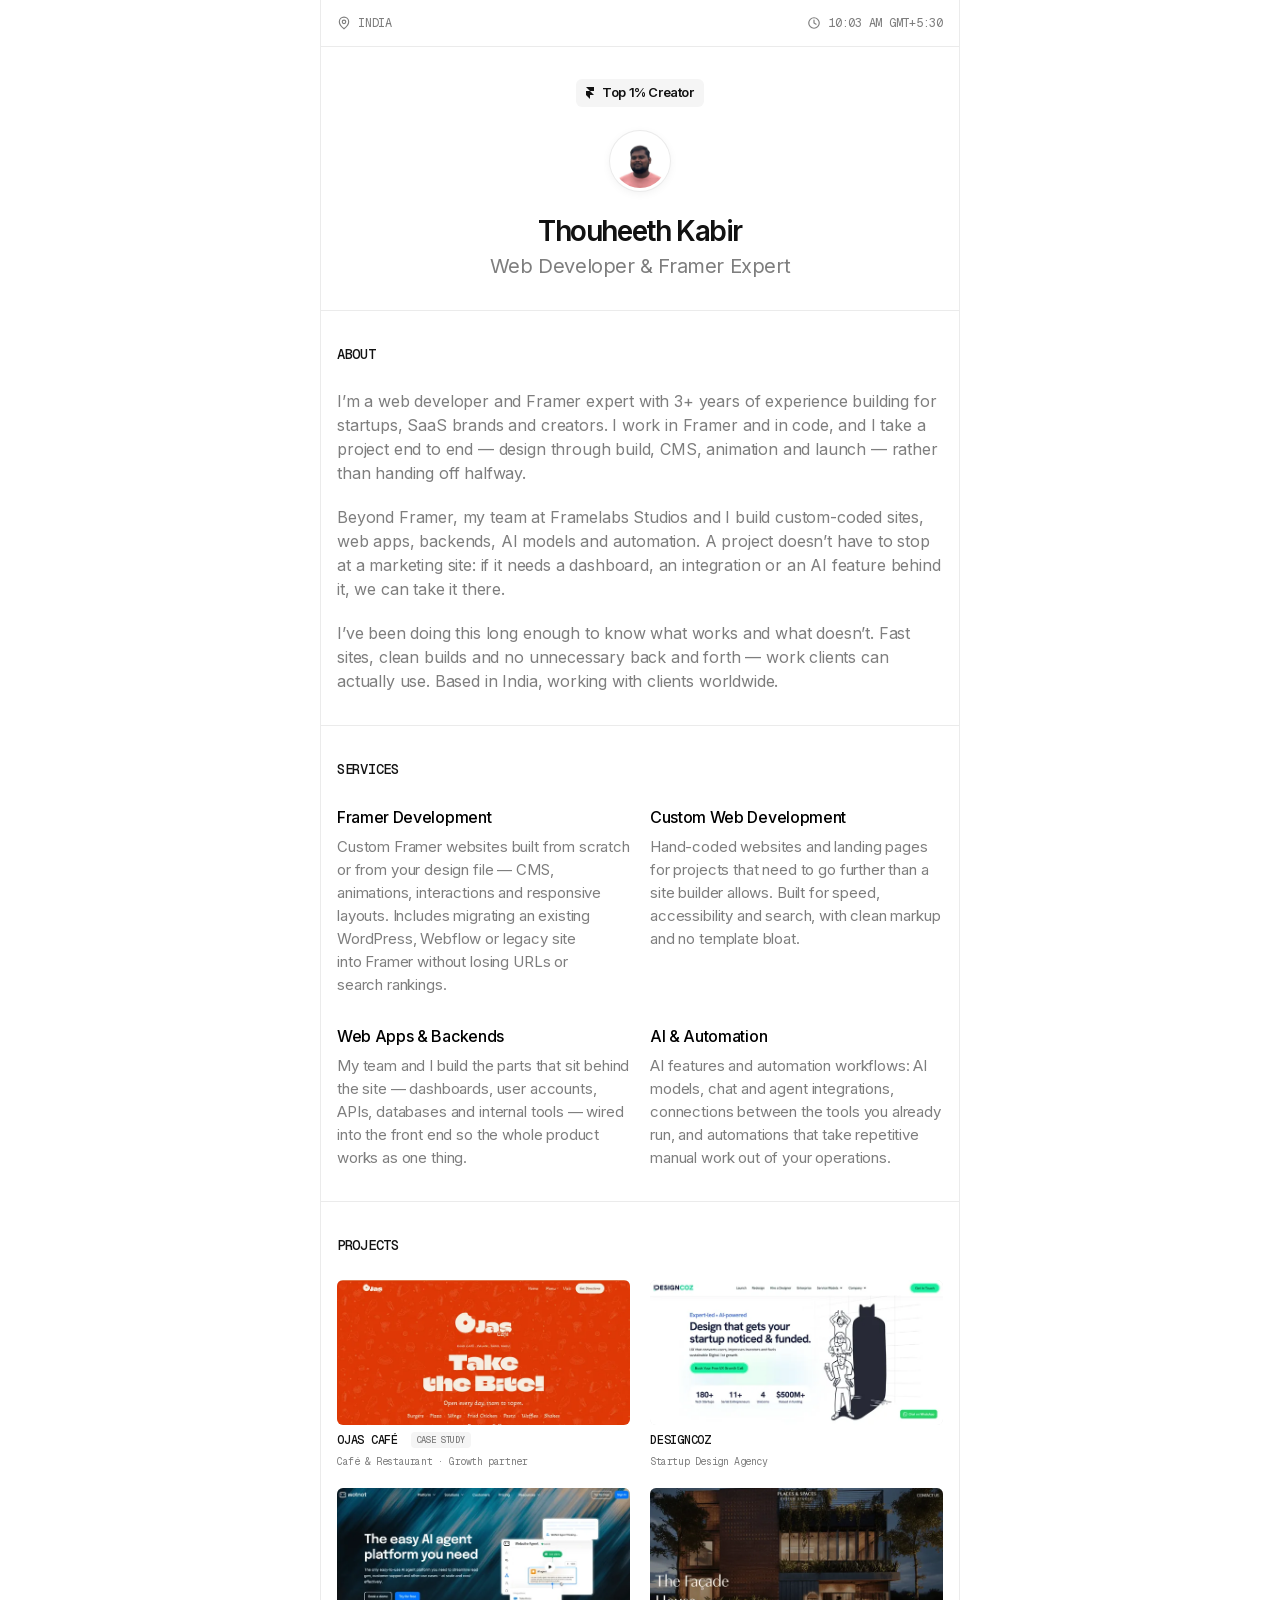
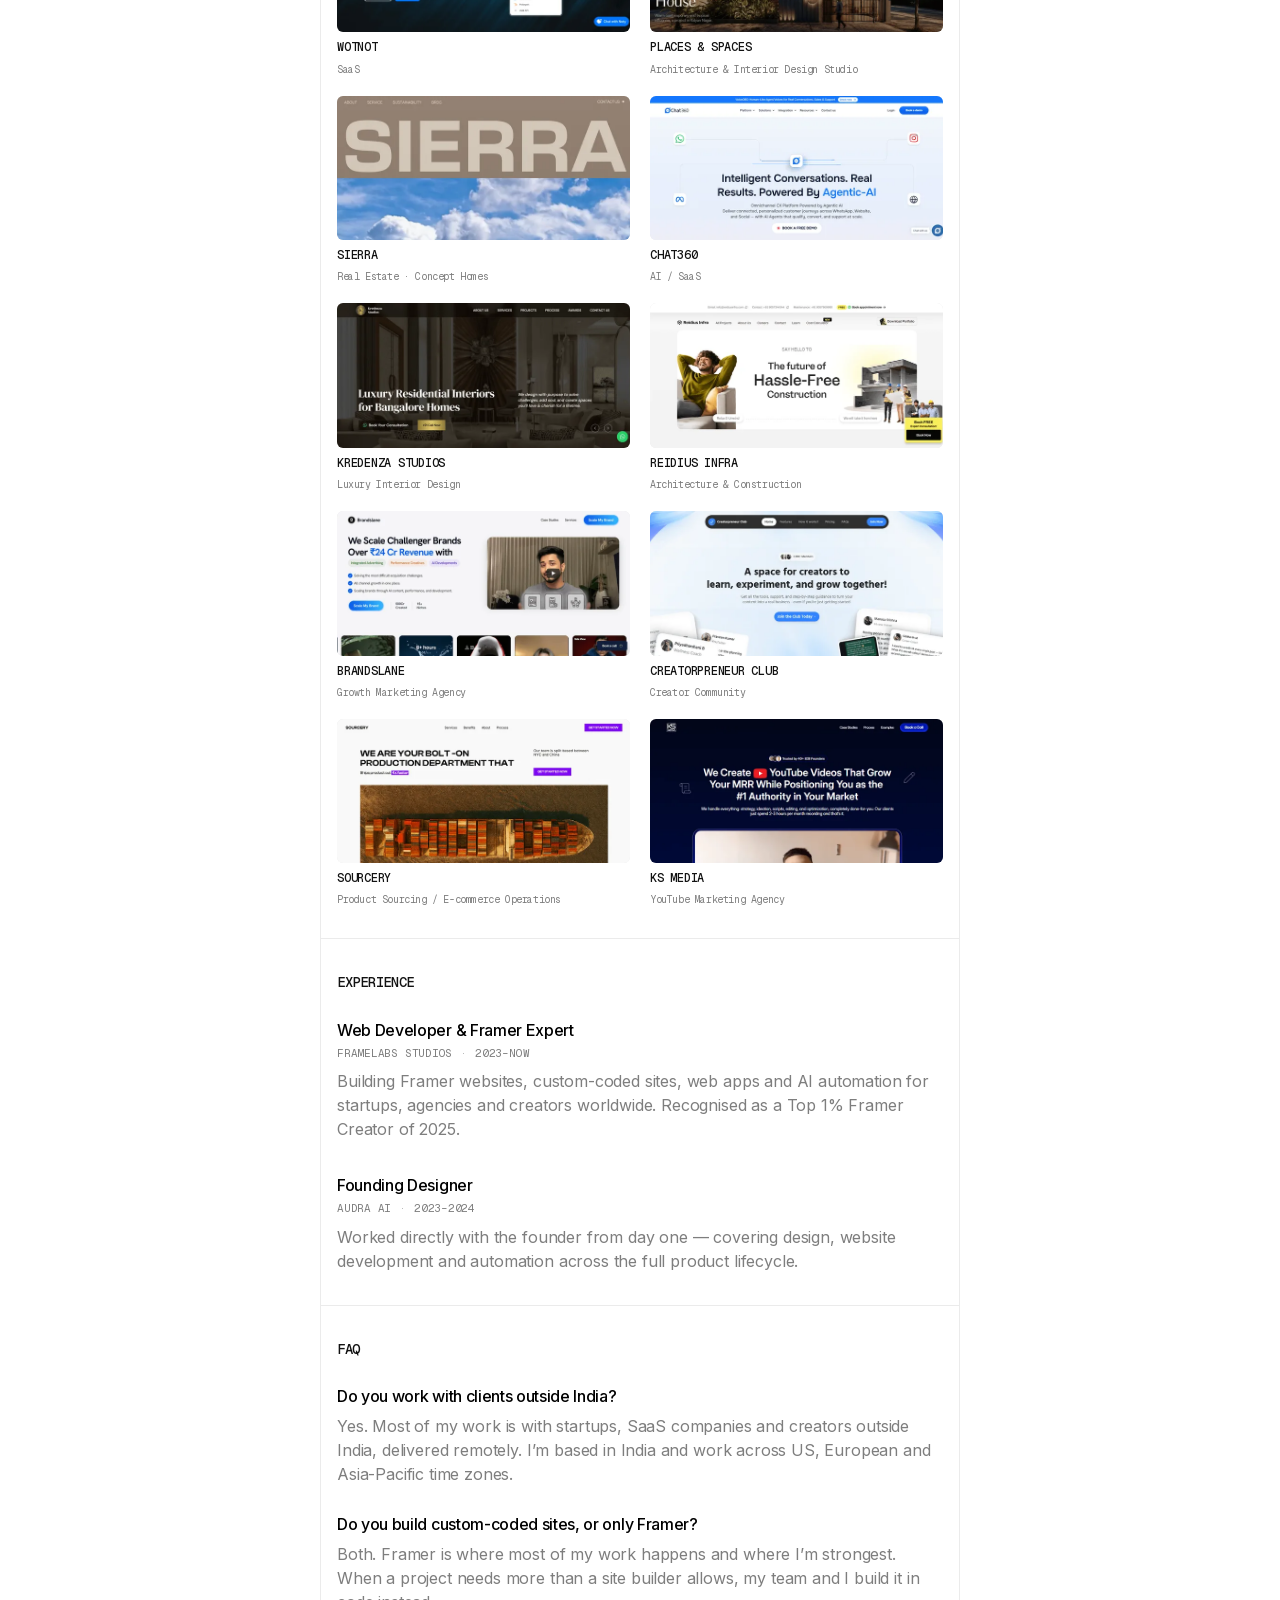
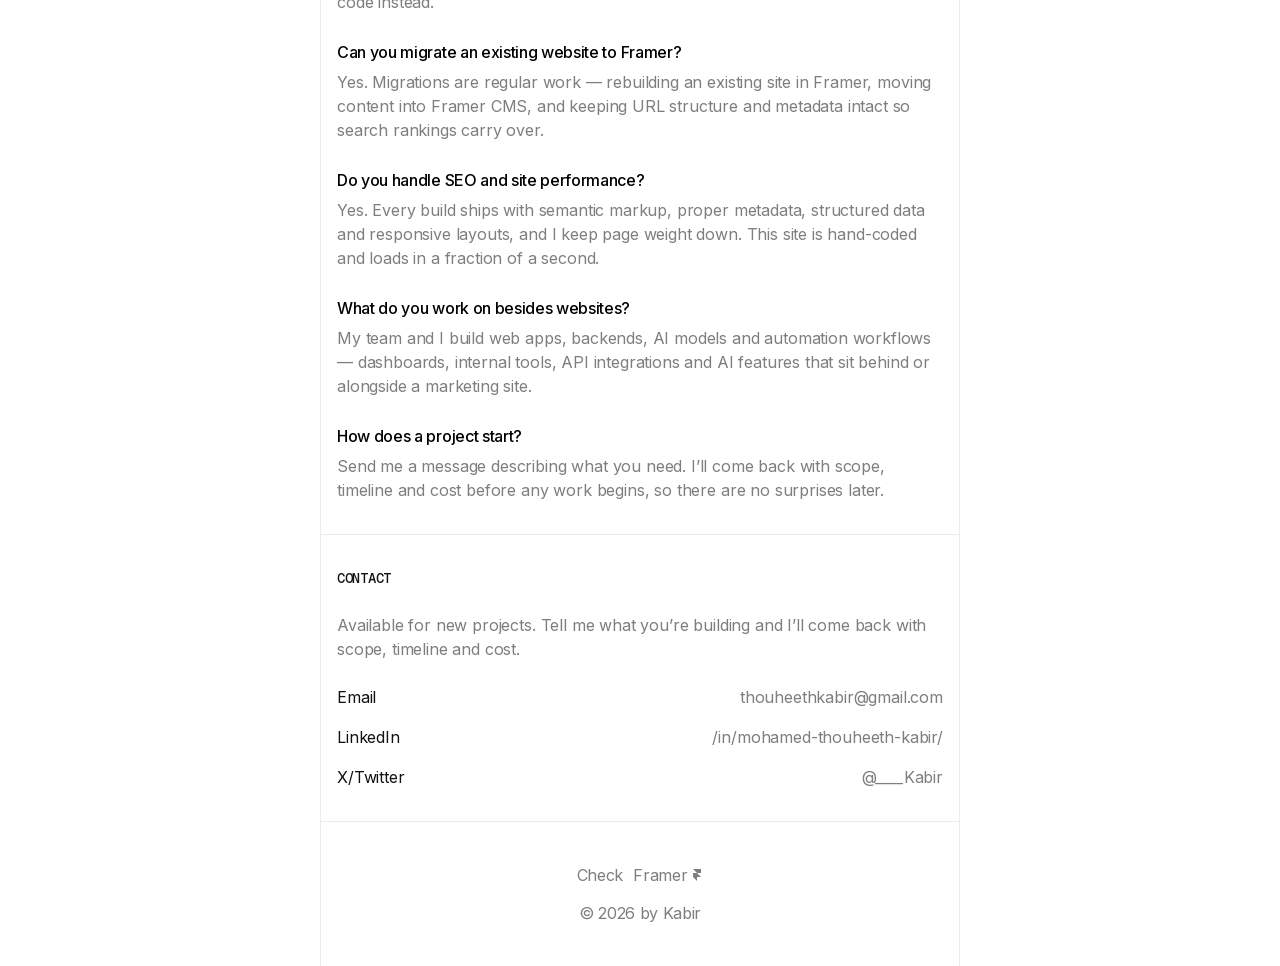
==== commit 0bd23af8: "Move Sierra after Places & Spaces; drop third card line Cards carry name and category only, matching" ====
--- a/index.html
+++ b/index.html
@@ -125,7 +125,7 @@
             "itemOffered": {
               "@type": "Service",
               "name": "Custom Web Development",
-              "description": "Hand-coded websites and landing pages for projects that need to go further than a site builder allows. Built for speed, accessibility and search, with no template bloat and no monthly platform fee."
+              "description": "Hand-coded websites and landing pages for projects that need to go further than a site builder allows. Built for speed, accessibility and search, with clean markup and no template bloat."
             }
           },
           {
@@ -154,18 +154,24 @@
         {
           "@type": "ListItem",
           "position": 1,
+          "name": "Ojas Café",
+          "url": "https://www.thouheethkabir.com/work/ojas-cafe/"
+        },
+        {
+          "@type": "ListItem",
+          "position": 2,
           "name": "DesignCoz",
           "url": "https://www.designcoz.com/"
         },
         {
           "@type": "ListItem",
-          "position": 2,
+          "position": 3,
           "name": "WotNot",
           "url": "https://wotnot.io/"
         },
         {
           "@type": "ListItem",
-          "position": 3,
+          "position": 4,
           "name": "Places & Spaces",
           "url": "https://www.placesandspaces.co.in/"
         },
@@ -173,47 +179,47 @@
           "@type": "ListItem",
           "name": "Sierra",
           "url": "https://sierrabrdg.life/",
-          "position": 4
-        },
-        {
-          "@type": "ListItem",
-          "position": 5,
+          "position": 5
+        },
+        {
+          "@type": "ListItem",
+          "position": 6,
           "name": "Chat360",
           "url": "https://www.chat360.io/"
         },
         {
           "@type": "ListItem",
-          "position": 6,
+          "position": 7,
           "name": "Kredenza Studios",
           "url": "https://www.kredenzastudios.com/"
         },
         {
           "@type": "ListItem",
-          "position": 7,
+          "position": 8,
           "name": "Reidius Infra",
           "url": "https://reidiusinfra.in/"
         },
         {
           "@type": "ListItem",
-          "position": 8,
+          "position": 9,
           "name": "Brandslane",
           "url": "https://home.brandslane.co/"
         },
         {
           "@type": "ListItem",
-          "position": 9,
+          "position": 10,
           "name": "Creatorpreneur Club",
           "url": "https://omm.superprofile.bio/india"
         },
         {
           "@type": "ListItem",
-          "position": 10,
+          "position": 11,
           "name": "Sourcery",
           "url": "https://withsourcery.com/"
         },
         {
           "@type": "ListItem",
-          "position": 11,
+          "position": 12,
           "name": "KS Media",
           "url": "https://ks-media.co/"
         }
@@ -323,7 +329,7 @@
   <section class="band" aria-labelledby="s-about">
     <h2 class="s-title" id="s-about">About</h2>
     <div class="prose">
-      <p>I&rsquo;m a web developer and Framer expert with 3+ years of experience building for startups, SaaS brands and creators. Most of my work is in Framer &mdash; custom builds, CMS, animations and responsive layouts &mdash; and I handle the whole build rather than handing off halfway.</p>
+      <p>I&rsquo;m a web developer and Framer expert with 3+ years of experience building for startups, SaaS brands and creators. I work in Framer and in code, and I take a project end to end &mdash; design through build, CMS, animation and launch &mdash; rather than handing off halfway.</p>
       <p>Beyond Framer, my team at Framelabs Studios and I build custom-coded sites, web apps, backends, AI models and automation. A project doesn&rsquo;t have to stop at a marketing site: if it needs a dashboard, an integration or an AI feature behind it, we can take it there.</p>
       <p>I&rsquo;ve been doing this long enough to know what works and what doesn&rsquo;t. Fast sites, clean builds and no unnecessary back and forth &mdash; work clients can actually use. Based in India, working with clients worldwide.</p>
     </div>
@@ -339,7 +345,7 @@
 
       <li class="service">
         <h3 class="service__name">Custom Web Development</h3>
-        <p class="service__desc">Hand-coded websites and landing pages for projects that need to go further than a site builder allows. Built for speed, accessibility and search, with no template bloat and no monthly platform fee.</p>
+        <p class="service__desc">Hand-coded websites and landing pages for projects that need to go further than a site builder allows. Built for speed, accessibility and search, with clean markup and no template bloat.</p>
       </li>
 
       <li class="service">
@@ -356,10 +362,18 @@
 
   <section class="band" aria-labelledby="s-projects" id="projects">
     <h2 class="s-title" id="s-projects">Projects</h2>
-    <div class="prose">
-      <p>Selected work for design agencies, SaaS platforms, architecture studios and creator businesses &mdash; built in Framer, or hand-coded where a project called for it.</p>
-    </div>
     <ul class="grid">
+
+      <li class="card card--featured">
+        <a href="work/ojas-cafe/">
+          <span class="card__media">
+            <img src="assets/img/ojas-cafe.webp" width="640" height="316" alt="Ojas Café website — hand-coded café site in Palani" loading="lazy" decoding="async">
+            <span class="card__arrow"><svg class="ico" aria-hidden="true"><use href="#i-arrow"/></svg></span>
+          </span>
+          <span class="card__name">Ojas Café <span class="card__tag">Case study</span></span>
+          <span class="card__meta">Café &amp; Restaurant · Growth partner</span>
+        </a>
+      </li>
 
       <li class="card">
         <a href="https://www.designcoz.com/" target="_blank" rel="noopener">
@@ -397,11 +411,11 @@
       <li class="card">
         <a href="https://sierrabrdg.life/" target="_blank" rel="noopener">
           <span class="card__media">
-            <img src="assets/img/sierra.webp" width="640" height="316" alt="Sierra website — landscape-led concept home community site built in Framer" loading="lazy" decoding="async">
+            <img src="assets/img/sierra.webp" width="640" height="316" alt="Sierra website — landscape-led concept home community, built in Framer" loading="lazy" decoding="async">
             <span class="card__arrow"><svg class="ico" aria-hidden="true"><use href="#i-arrow"/></svg></span>
           </span>
           <span class="card__name">Sierra</span>
-          <span class="card__meta">Real Estate &amp; Concept Homes</span>
+          <span class="card__meta">Real Estate &middot; Concept Homes</span>
         </a>
       </li>
 
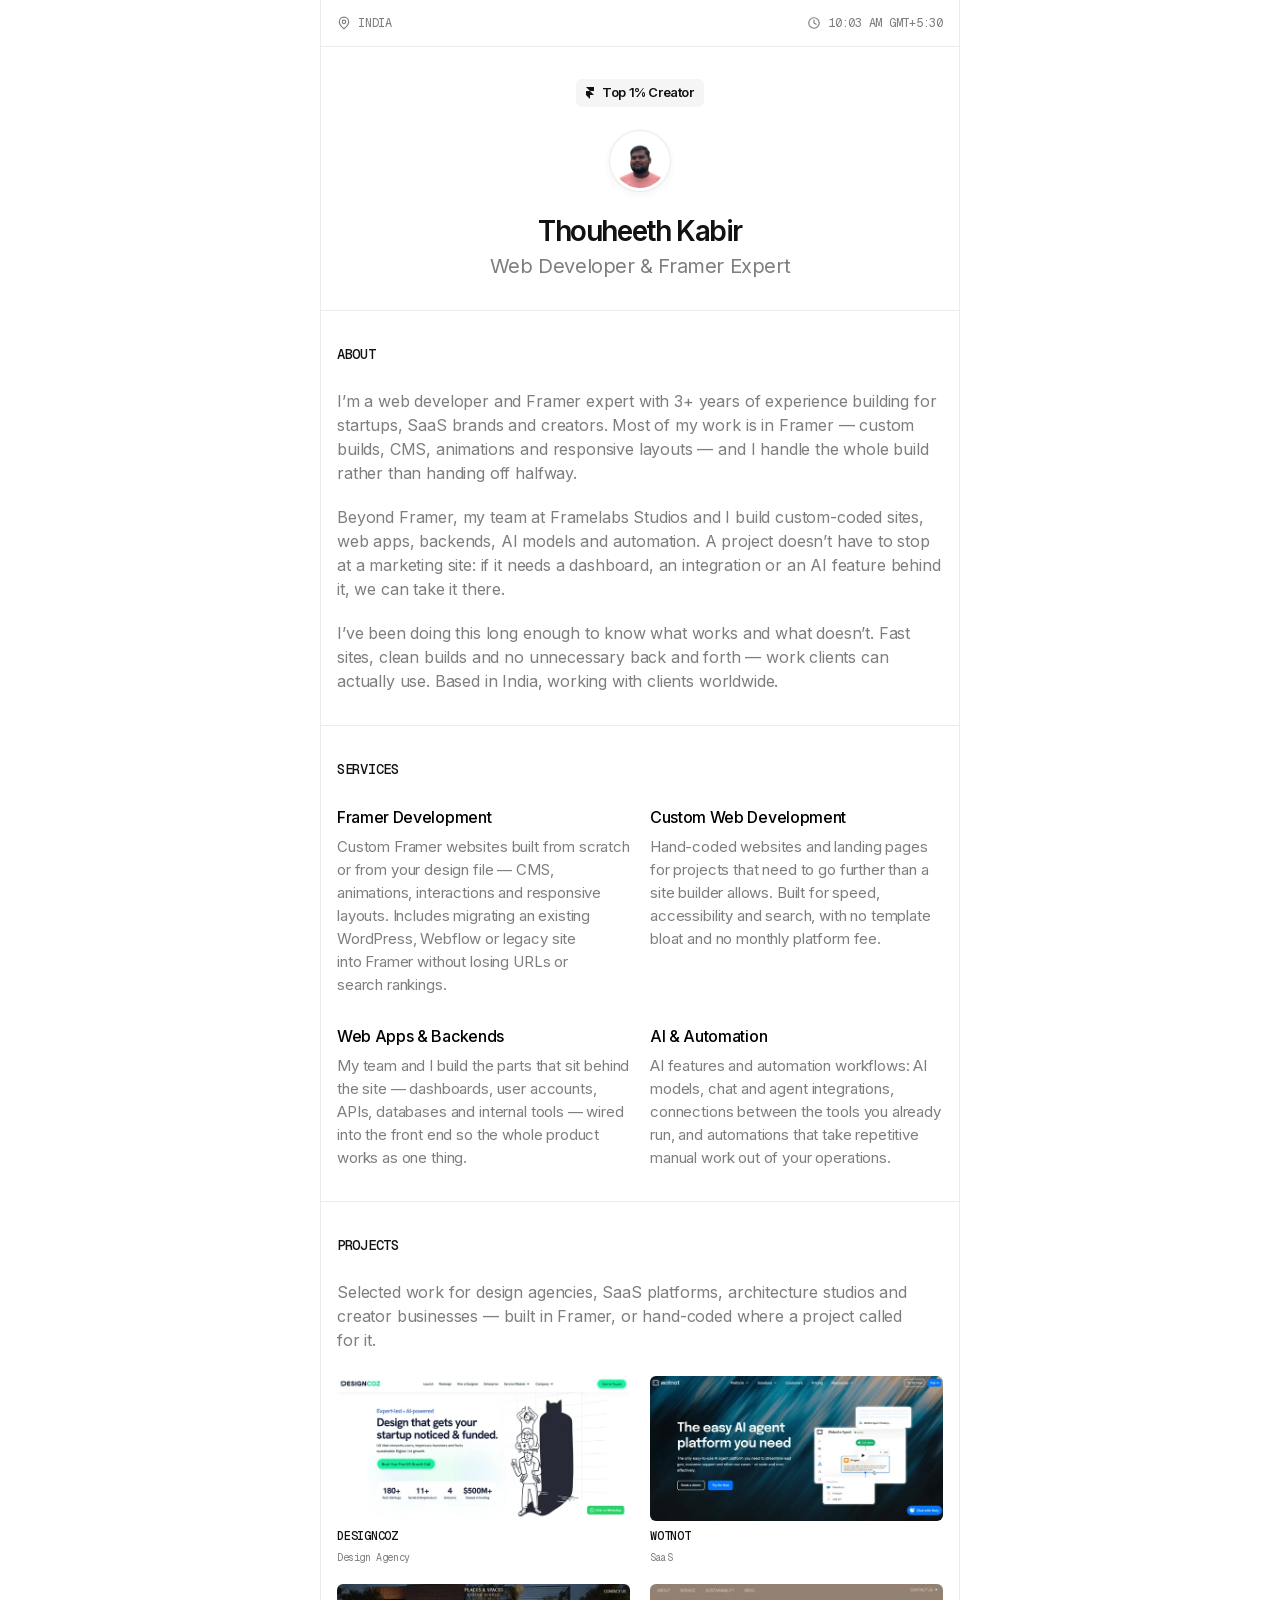
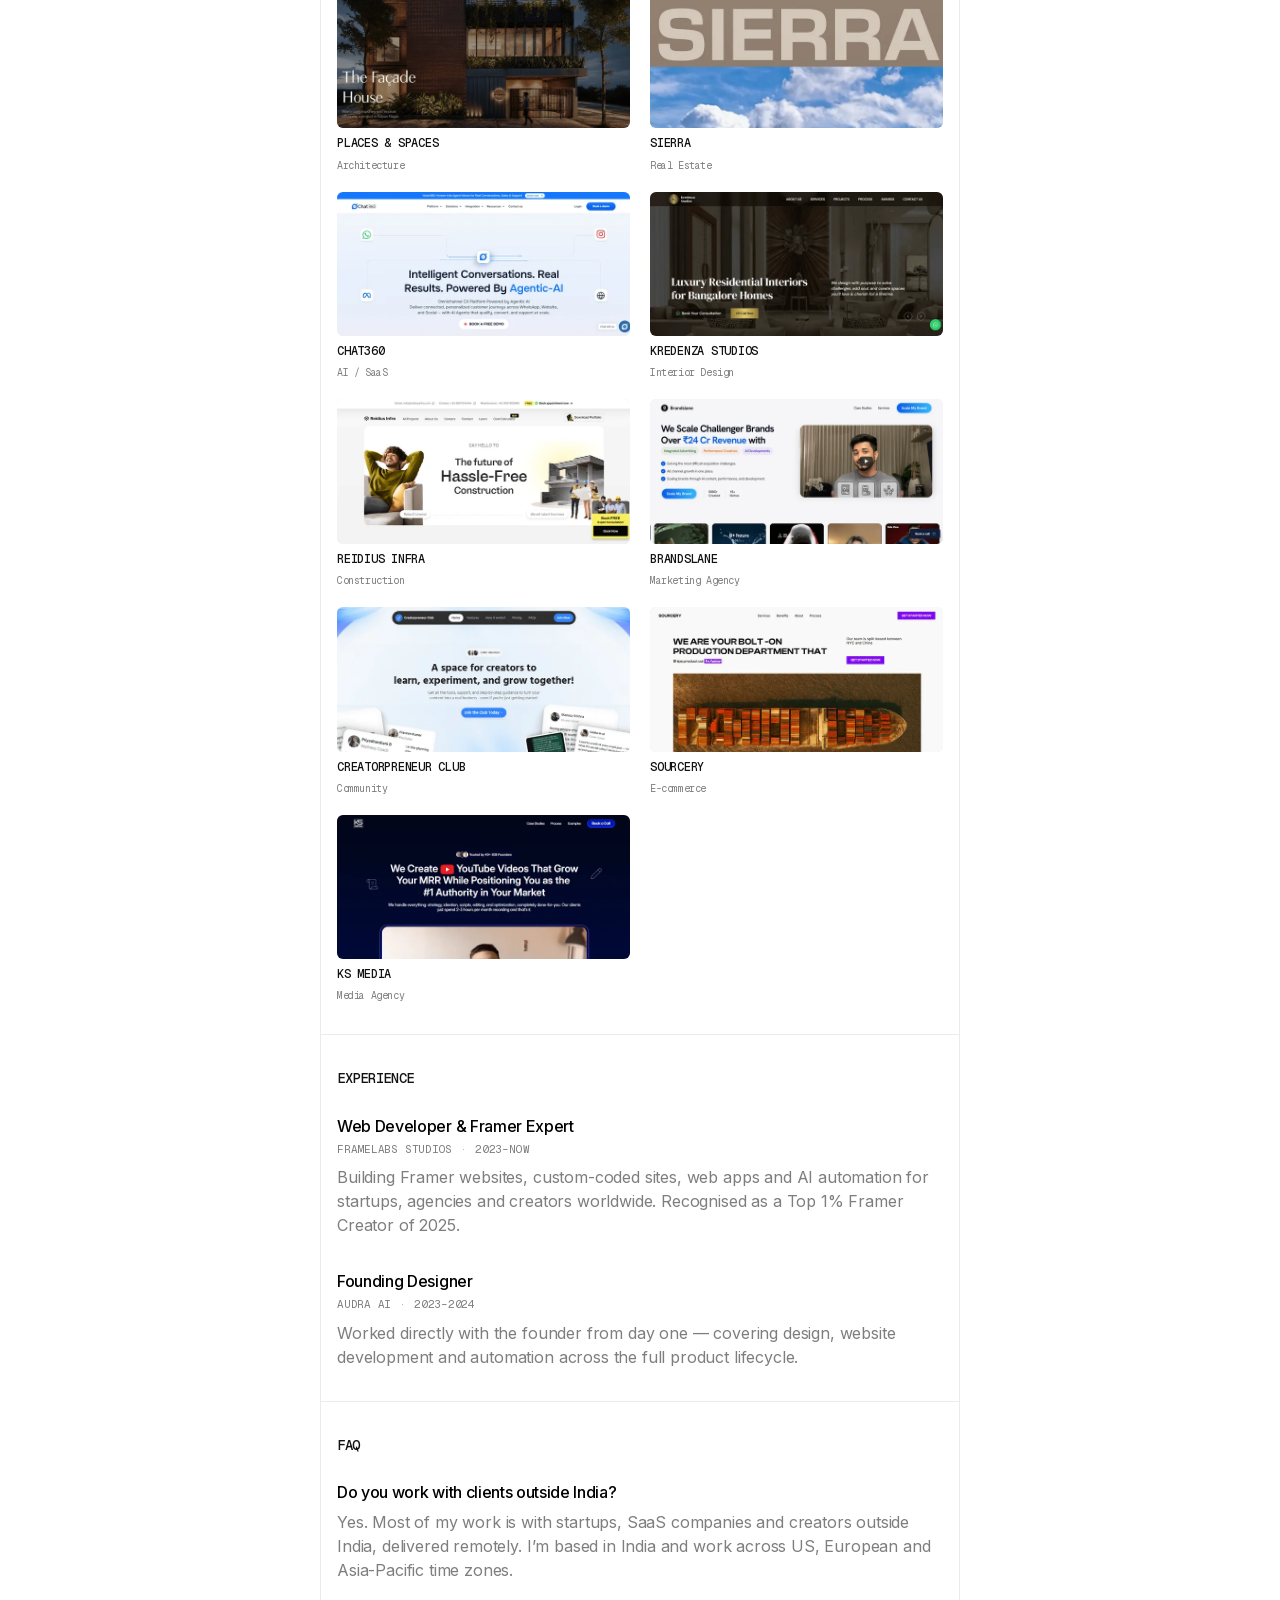
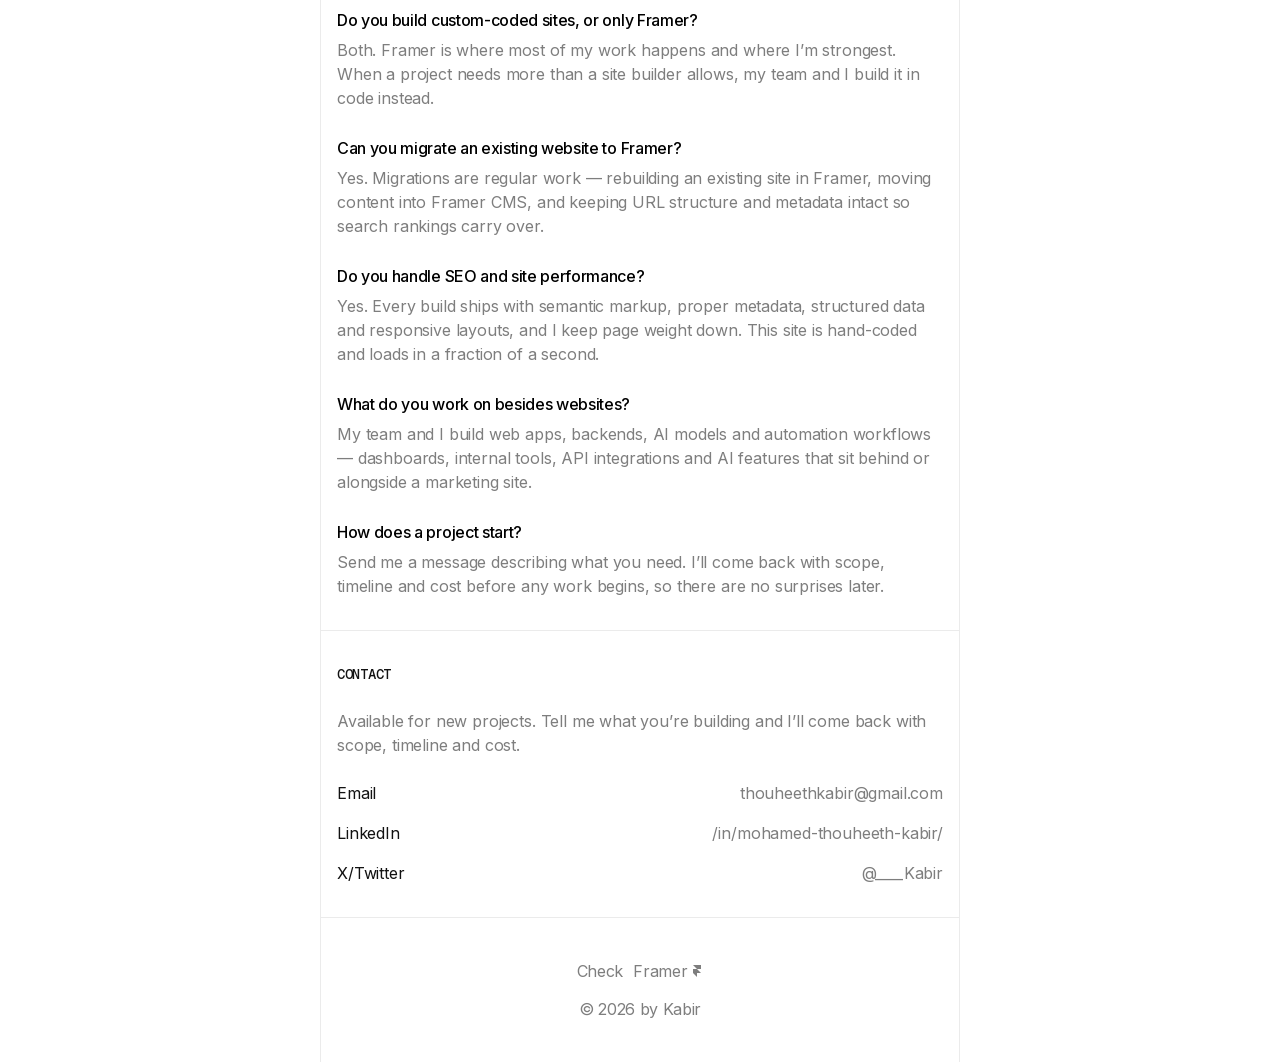
==== commit 27c97c8c: "Shorten card labels to one- or two-word industry tags Co-Authored-By: Claude Opus 5.5 <noreply@anthr" ====
--- a/index.html
+++ b/index.html
@@ -125,7 +125,7 @@
             "itemOffered": {
               "@type": "Service",
               "name": "Custom Web Development",
-              "description": "Hand-coded websites and landing pages for projects that need to go further than a site builder allows. Built for speed, accessibility and search, with clean markup and no template bloat."
+              "description": "Hand-coded websites and landing pages for projects that need to go further than a site builder allows. Built for speed, accessibility and search, with no template bloat and no monthly platform fee."
             }
           },
           {
@@ -154,24 +154,18 @@
         {
           "@type": "ListItem",
           "position": 1,
-          "name": "Ojas Café",
-          "url": "https://www.thouheethkabir.com/work/ojas-cafe/"
-        },
-        {
-          "@type": "ListItem",
-          "position": 2,
           "name": "DesignCoz",
           "url": "https://www.designcoz.com/"
         },
         {
           "@type": "ListItem",
-          "position": 3,
+          "position": 2,
           "name": "WotNot",
           "url": "https://wotnot.io/"
         },
         {
           "@type": "ListItem",
-          "position": 4,
+          "position": 3,
           "name": "Places & Spaces",
           "url": "https://www.placesandspaces.co.in/"
         },
@@ -179,47 +173,47 @@
           "@type": "ListItem",
           "name": "Sierra",
           "url": "https://sierrabrdg.life/",
-          "position": 5
-        },
-        {
-          "@type": "ListItem",
-          "position": 6,
+          "position": 4
+        },
+        {
+          "@type": "ListItem",
+          "position": 5,
           "name": "Chat360",
           "url": "https://www.chat360.io/"
         },
         {
           "@type": "ListItem",
-          "position": 7,
+          "position": 6,
           "name": "Kredenza Studios",
           "url": "https://www.kredenzastudios.com/"
         },
         {
           "@type": "ListItem",
-          "position": 8,
+          "position": 7,
           "name": "Reidius Infra",
           "url": "https://reidiusinfra.in/"
         },
         {
           "@type": "ListItem",
-          "position": 9,
+          "position": 8,
           "name": "Brandslane",
           "url": "https://home.brandslane.co/"
         },
         {
           "@type": "ListItem",
-          "position": 10,
+          "position": 9,
           "name": "Creatorpreneur Club",
           "url": "https://omm.superprofile.bio/india"
         },
         {
           "@type": "ListItem",
-          "position": 11,
+          "position": 10,
           "name": "Sourcery",
           "url": "https://withsourcery.com/"
         },
         {
           "@type": "ListItem",
-          "position": 12,
+          "position": 11,
           "name": "KS Media",
           "url": "https://ks-media.co/"
         }
@@ -329,7 +323,7 @@
   <section class="band" aria-labelledby="s-about">
     <h2 class="s-title" id="s-about">About</h2>
     <div class="prose">
-      <p>I&rsquo;m a web developer and Framer expert with 3+ years of experience building for startups, SaaS brands and creators. I work in Framer and in code, and I take a project end to end &mdash; design through build, CMS, animation and launch &mdash; rather than handing off halfway.</p>
+      <p>I&rsquo;m a web developer and Framer expert with 3+ years of experience building for startups, SaaS brands and creators. Most of my work is in Framer &mdash; custom builds, CMS, animations and responsive layouts &mdash; and I handle the whole build rather than handing off halfway.</p>
       <p>Beyond Framer, my team at Framelabs Studios and I build custom-coded sites, web apps, backends, AI models and automation. A project doesn&rsquo;t have to stop at a marketing site: if it needs a dashboard, an integration or an AI feature behind it, we can take it there.</p>
       <p>I&rsquo;ve been doing this long enough to know what works and what doesn&rsquo;t. Fast sites, clean builds and no unnecessary back and forth &mdash; work clients can actually use. Based in India, working with clients worldwide.</p>
     </div>
@@ -345,7 +339,7 @@
 
       <li class="service">
         <h3 class="service__name">Custom Web Development</h3>
-        <p class="service__desc">Hand-coded websites and landing pages for projects that need to go further than a site builder allows. Built for speed, accessibility and search, with clean markup and no template bloat.</p>
+        <p class="service__desc">Hand-coded websites and landing pages for projects that need to go further than a site builder allows. Built for speed, accessibility and search, with no template bloat and no monthly platform fee.</p>
       </li>
 
       <li class="service">
@@ -362,19 +356,11 @@
 
   <section class="band" aria-labelledby="s-projects" id="projects">
     <h2 class="s-title" id="s-projects">Projects</h2>
+    <div class="prose">
+      <p>Selected work for design agencies, SaaS platforms, architecture studios and creator businesses &mdash; built in Framer, or hand-coded where a project called for it.</p>
+    </div>
     <ul class="grid">
 
-      <li class="card card--featured">
-        <a href="work/ojas-cafe/">
-          <span class="card__media">
-            <img src="assets/img/ojas-cafe.webp" width="640" height="316" alt="Ojas Café website — hand-coded café site in Palani" loading="lazy" decoding="async">
-            <span class="card__arrow"><svg class="ico" aria-hidden="true"><use href="#i-arrow"/></svg></span>
-          </span>
-          <span class="card__name">Ojas Café <span class="card__tag">Case study</span></span>
-          <span class="card__meta">Café &amp; Restaurant · Growth partner</span>
-        </a>
-      </li>
-
       <li class="card">
         <a href="https://www.designcoz.com/" target="_blank" rel="noopener">
           <span class="card__media">
@@ -382,7 +368,7 @@
             <span class="card__arrow"><svg class="ico" aria-hidden="true"><use href="#i-arrow"/></svg></span>
           </span>
           <span class="card__name">DesignCoz</span>
-          <span class="card__meta">Startup Design Agency</span>
+          <span class="card__meta">Design Agency</span>
         </a>
       </li>
 
@@ -404,18 +390,18 @@
             <span class="card__arrow"><svg class="ico" aria-hidden="true"><use href="#i-arrow"/></svg></span>
           </span>
           <span class="card__name">Places &amp; Spaces</span>
-          <span class="card__meta">Architecture &amp; Interior Design Studio</span>
+          <span class="card__meta">Architecture</span>
         </a>
       </li>
 
       <li class="card">
         <a href="https://sierrabrdg.life/" target="_blank" rel="noopener">
           <span class="card__media">
-            <img src="assets/img/sierra.webp" width="640" height="316" alt="Sierra website — landscape-led concept home community, built in Framer" loading="lazy" decoding="async">
+            <img src="assets/img/sierra.webp" width="640" height="316" alt="Sierra website — landscape-led concept home community site built in Framer" loading="lazy" decoding="async">
             <span class="card__arrow"><svg class="ico" aria-hidden="true"><use href="#i-arrow"/></svg></span>
           </span>
           <span class="card__name">Sierra</span>
-          <span class="card__meta">Real Estate &middot; Concept Homes</span>
+          <span class="card__meta">Real Estate</span>
         </a>
       </li>
 
@@ -437,7 +423,7 @@
             <span class="card__arrow"><svg class="ico" aria-hidden="true"><use href="#i-arrow"/></svg></span>
           </span>
           <span class="card__name">Kredenza Studios</span>
-          <span class="card__meta">Luxury Interior Design</span>
+          <span class="card__meta">Interior Design</span>
         </a>
       </li>
 
@@ -448,7 +434,7 @@
             <span class="card__arrow"><svg class="ico" aria-hidden="true"><use href="#i-arrow"/></svg></span>
           </span>
           <span class="card__name">Reidius Infra</span>
-          <span class="card__meta">Architecture &amp; Construction</span>
+          <span class="card__meta">Construction</span>
         </a>
       </li>
 
@@ -459,7 +445,7 @@
             <span class="card__arrow"><svg class="ico" aria-hidden="true"><use href="#i-arrow"/></svg></span>
           </span>
           <span class="card__name">Brandslane</span>
-          <span class="card__meta">Growth Marketing Agency</span>
+          <span class="card__meta">Marketing Agency</span>
         </a>
       </li>
 
@@ -470,7 +456,7 @@
             <span class="card__arrow"><svg class="ico" aria-hidden="true"><use href="#i-arrow"/></svg></span>
           </span>
           <span class="card__name">Creatorpreneur Club</span>
-          <span class="card__meta">Creator Community</span>
+          <span class="card__meta">Community</span>
         </a>
       </li>
 
@@ -481,7 +467,7 @@
             <span class="card__arrow"><svg class="ico" aria-hidden="true"><use href="#i-arrow"/></svg></span>
           </span>
           <span class="card__name">Sourcery</span>
-          <span class="card__meta">Product Sourcing / E-commerce Operations</span>
+          <span class="card__meta">E-commerce</span>
         </a>
       </li>
 
@@ -492,7 +478,7 @@
             <span class="card__arrow"><svg class="ico" aria-hidden="true"><use href="#i-arrow"/></svg></span>
           </span>
           <span class="card__name">KS Media</span>
-          <span class="card__meta">YouTube Marketing Agency</span>
+          <span class="card__meta">Media Agency</span>
         </a>
       </li>
 
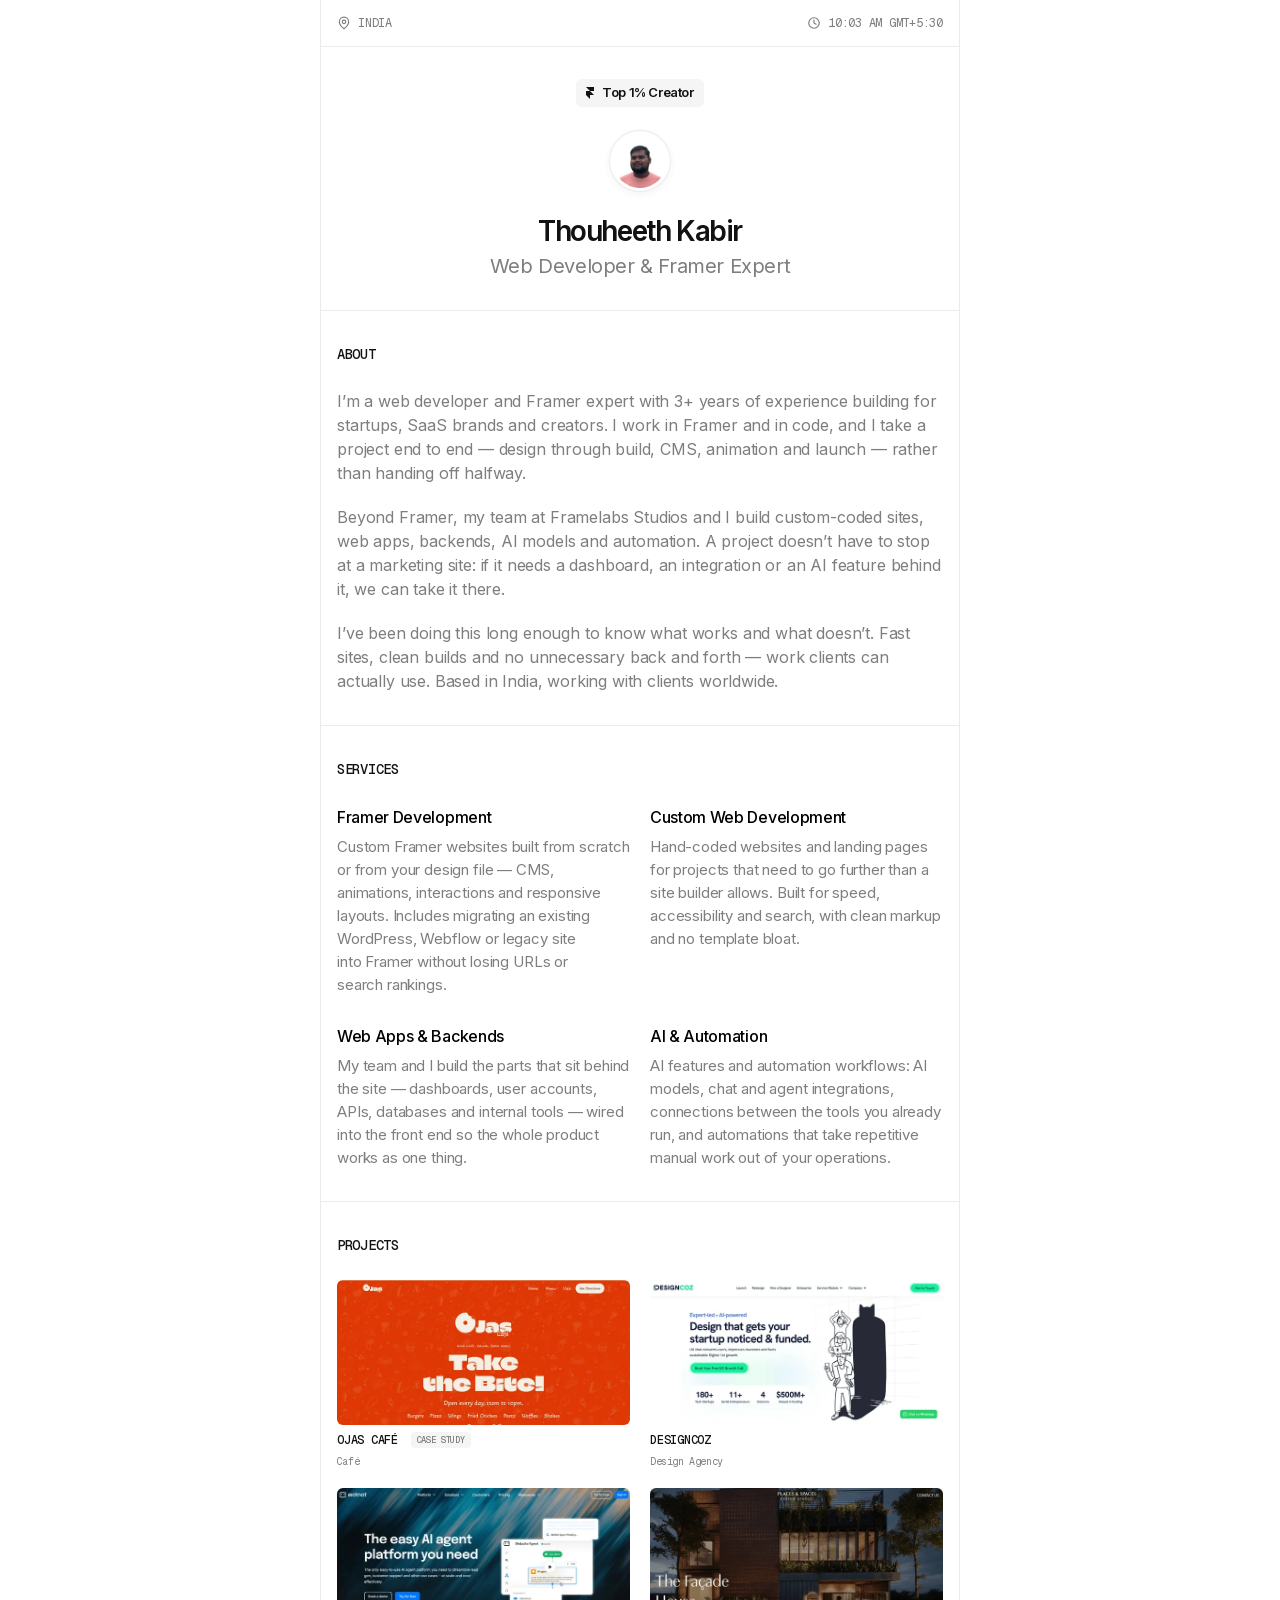
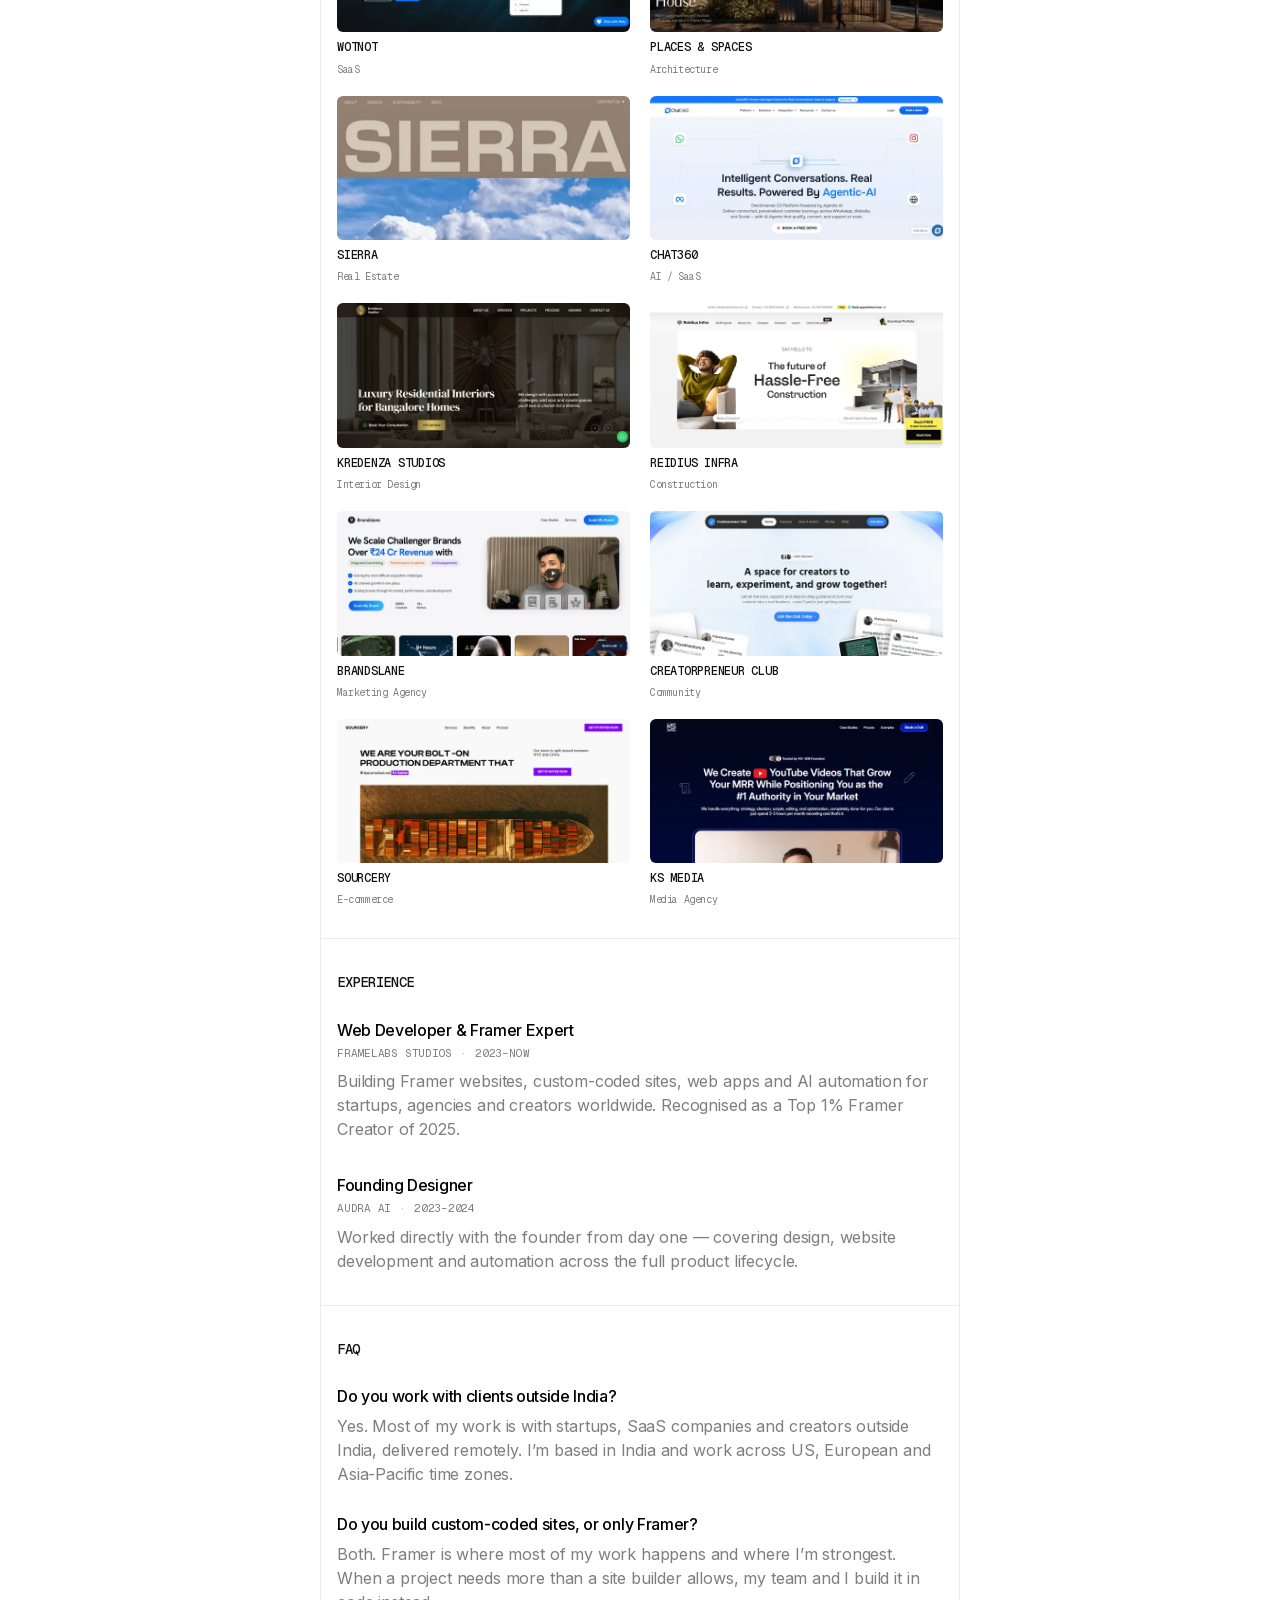
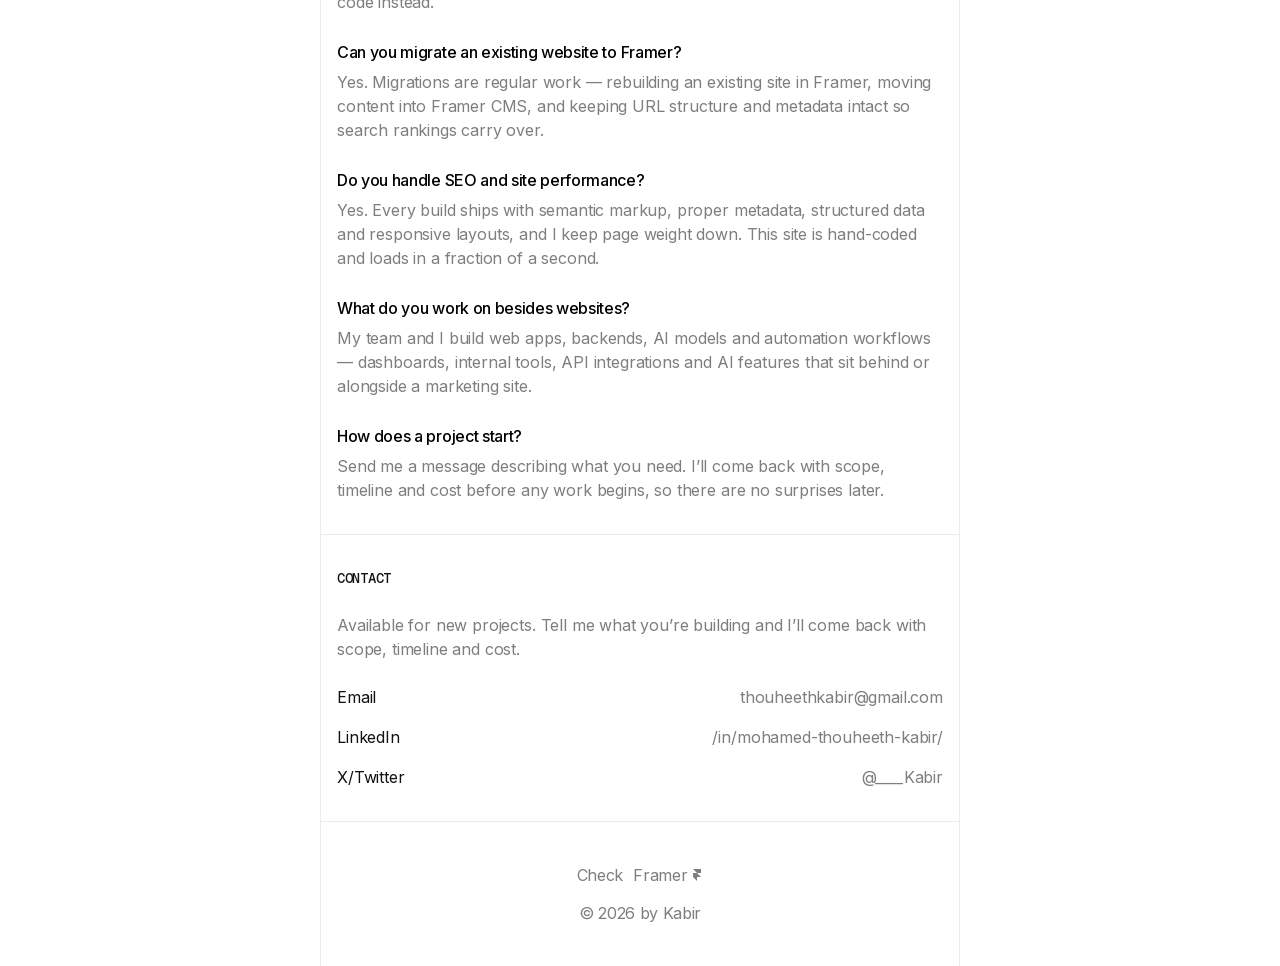
==== commit 67bcc76b: "Shorten card labels to one- or two-word industry tags Staging only.  Co-Authored-By: Claude Opus 5.5" ====
--- a/index.html
+++ b/index.html
@@ -125,7 +125,7 @@
             "itemOffered": {
               "@type": "Service",
               "name": "Custom Web Development",
-              "description": "Hand-coded websites and landing pages for projects that need to go further than a site builder allows. Built for speed, accessibility and search, with no template bloat and no monthly platform fee."
+              "description": "Hand-coded websites and landing pages for projects that need to go further than a site builder allows. Built for speed, accessibility and search, with clean markup and no template bloat."
             }
           },
           {
@@ -154,18 +154,24 @@
         {
           "@type": "ListItem",
           "position": 1,
+          "name": "Ojas Café",
+          "url": "https://www.thouheethkabir.com/work/ojas-cafe/"
+        },
+        {
+          "@type": "ListItem",
+          "position": 2,
           "name": "DesignCoz",
           "url": "https://www.designcoz.com/"
         },
         {
           "@type": "ListItem",
-          "position": 2,
+          "position": 3,
           "name": "WotNot",
           "url": "https://wotnot.io/"
         },
         {
           "@type": "ListItem",
-          "position": 3,
+          "position": 4,
           "name": "Places & Spaces",
           "url": "https://www.placesandspaces.co.in/"
         },
@@ -173,47 +179,47 @@
           "@type": "ListItem",
           "name": "Sierra",
           "url": "https://sierrabrdg.life/",
-          "position": 4
-        },
-        {
-          "@type": "ListItem",
-          "position": 5,
+          "position": 5
+        },
+        {
+          "@type": "ListItem",
+          "position": 6,
           "name": "Chat360",
           "url": "https://www.chat360.io/"
         },
         {
           "@type": "ListItem",
-          "position": 6,
+          "position": 7,
           "name": "Kredenza Studios",
           "url": "https://www.kredenzastudios.com/"
         },
         {
           "@type": "ListItem",
-          "position": 7,
+          "position": 8,
           "name": "Reidius Infra",
           "url": "https://reidiusinfra.in/"
         },
         {
           "@type": "ListItem",
-          "position": 8,
+          "position": 9,
           "name": "Brandslane",
           "url": "https://home.brandslane.co/"
         },
         {
           "@type": "ListItem",
-          "position": 9,
+          "position": 10,
           "name": "Creatorpreneur Club",
           "url": "https://omm.superprofile.bio/india"
         },
         {
           "@type": "ListItem",
-          "position": 10,
+          "position": 11,
           "name": "Sourcery",
           "url": "https://withsourcery.com/"
         },
         {
           "@type": "ListItem",
-          "position": 11,
+          "position": 12,
           "name": "KS Media",
           "url": "https://ks-media.co/"
         }
@@ -323,7 +329,7 @@
   <section class="band" aria-labelledby="s-about">
     <h2 class="s-title" id="s-about">About</h2>
     <div class="prose">
-      <p>I&rsquo;m a web developer and Framer expert with 3+ years of experience building for startups, SaaS brands and creators. Most of my work is in Framer &mdash; custom builds, CMS, animations and responsive layouts &mdash; and I handle the whole build rather than handing off halfway.</p>
+      <p>I&rsquo;m a web developer and Framer expert with 3+ years of experience building for startups, SaaS brands and creators. I work in Framer and in code, and I take a project end to end &mdash; design through build, CMS, animation and launch &mdash; rather than handing off halfway.</p>
       <p>Beyond Framer, my team at Framelabs Studios and I build custom-coded sites, web apps, backends, AI models and automation. A project doesn&rsquo;t have to stop at a marketing site: if it needs a dashboard, an integration or an AI feature behind it, we can take it there.</p>
       <p>I&rsquo;ve been doing this long enough to know what works and what doesn&rsquo;t. Fast sites, clean builds and no unnecessary back and forth &mdash; work clients can actually use. Based in India, working with clients worldwide.</p>
     </div>
@@ -339,7 +345,7 @@
 
       <li class="service">
         <h3 class="service__name">Custom Web Development</h3>
-        <p class="service__desc">Hand-coded websites and landing pages for projects that need to go further than a site builder allows. Built for speed, accessibility and search, with no template bloat and no monthly platform fee.</p>
+        <p class="service__desc">Hand-coded websites and landing pages for projects that need to go further than a site builder allows. Built for speed, accessibility and search, with clean markup and no template bloat.</p>
       </li>
 
       <li class="service">
@@ -356,10 +362,18 @@
 
   <section class="band" aria-labelledby="s-projects" id="projects">
     <h2 class="s-title" id="s-projects">Projects</h2>
-    <div class="prose">
-      <p>Selected work for design agencies, SaaS platforms, architecture studios and creator businesses &mdash; built in Framer, or hand-coded where a project called for it.</p>
-    </div>
     <ul class="grid">
+
+      <li class="card card--featured">
+        <a href="work/ojas-cafe/">
+          <span class="card__media">
+            <img src="assets/img/ojas-cafe.webp" width="640" height="316" alt="Ojas Café website — hand-coded café site in Palani" loading="lazy" decoding="async">
+            <span class="card__arrow"><svg class="ico" aria-hidden="true"><use href="#i-arrow"/></svg></span>
+          </span>
+          <span class="card__name">Ojas Café <span class="card__tag">Case study</span></span>
+          <span class="card__meta">Café</span>
+        </a>
+      </li>
 
       <li class="card">
         <a href="https://www.designcoz.com/" target="_blank" rel="noopener">
@@ -397,7 +411,7 @@
       <li class="card">
         <a href="https://sierrabrdg.life/" target="_blank" rel="noopener">
           <span class="card__media">
-            <img src="assets/img/sierra.webp" width="640" height="316" alt="Sierra website — landscape-led concept home community site built in Framer" loading="lazy" decoding="async">
+            <img src="assets/img/sierra.webp" width="640" height="316" alt="Sierra website — landscape-led concept home community, built in Framer" loading="lazy" decoding="async">
             <span class="card__arrow"><svg class="ico" aria-hidden="true"><use href="#i-arrow"/></svg></span>
           </span>
           <span class="card__name">Sierra</span>
